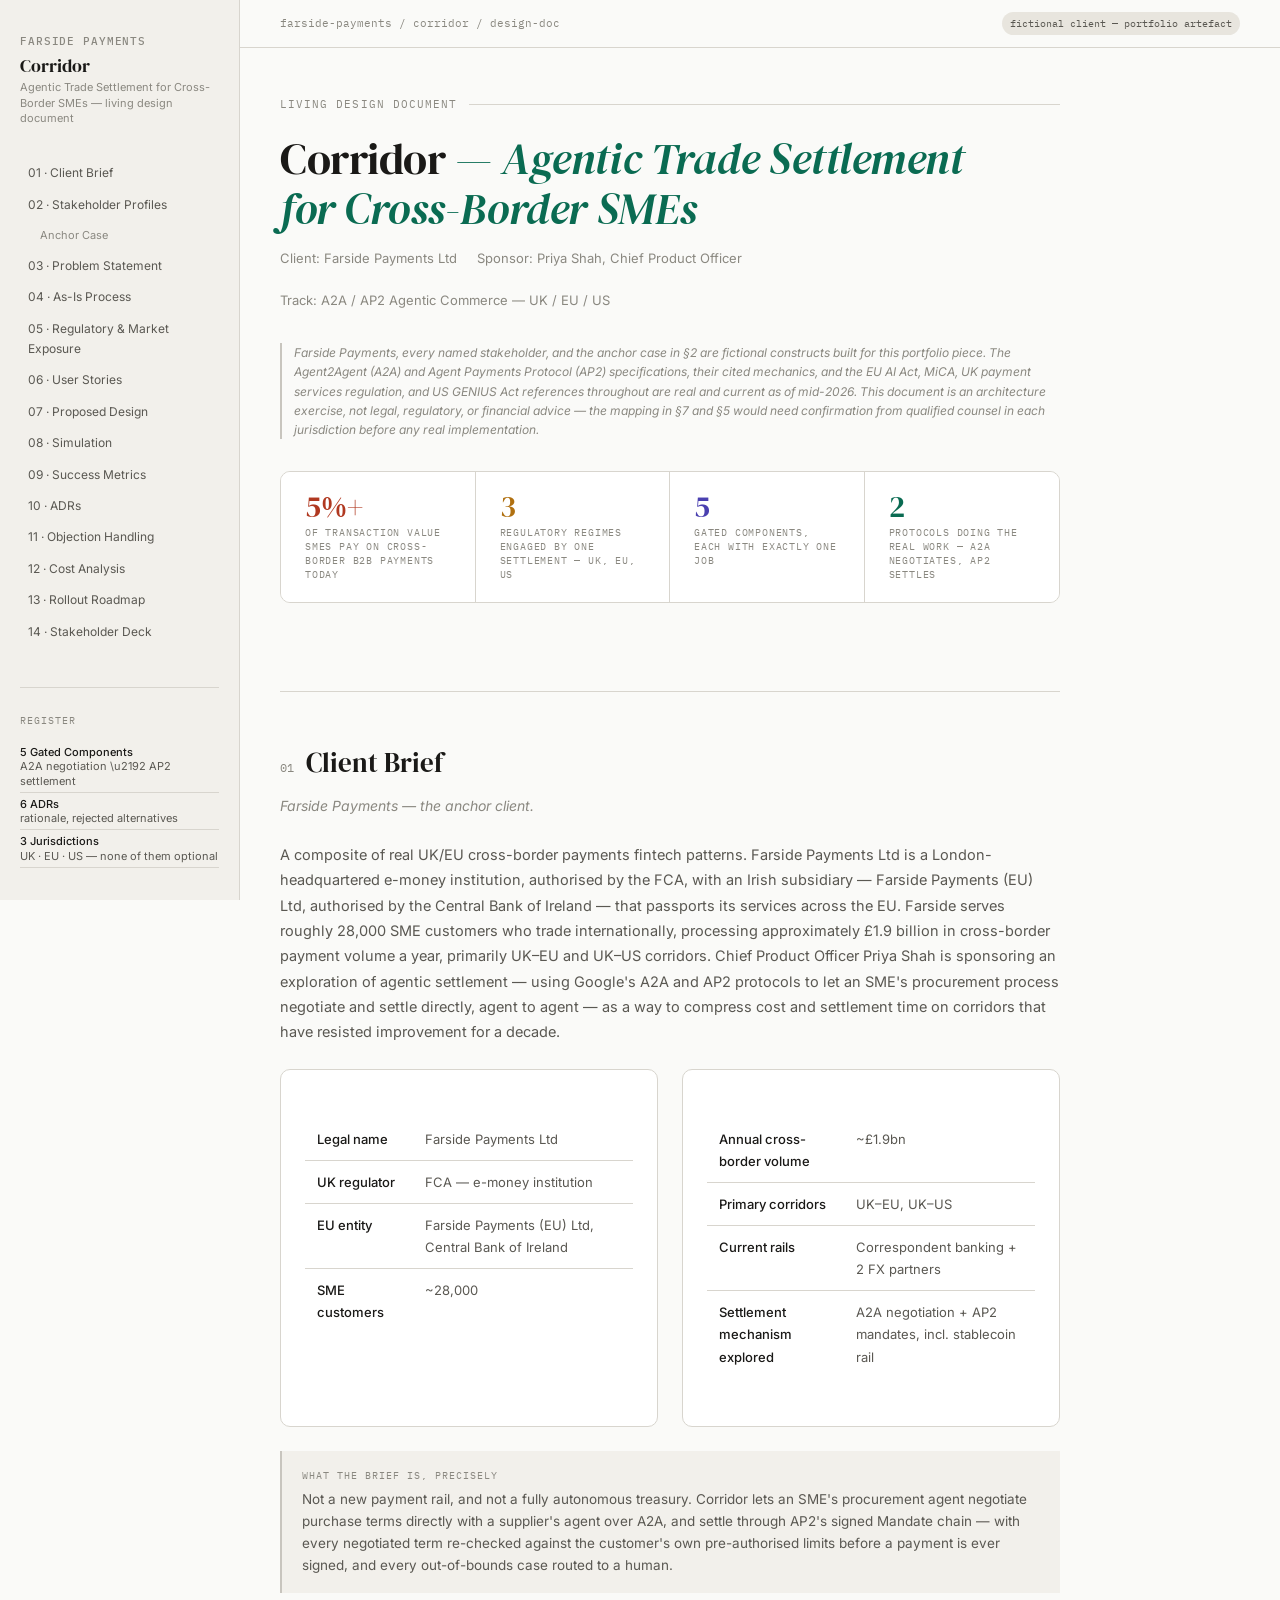
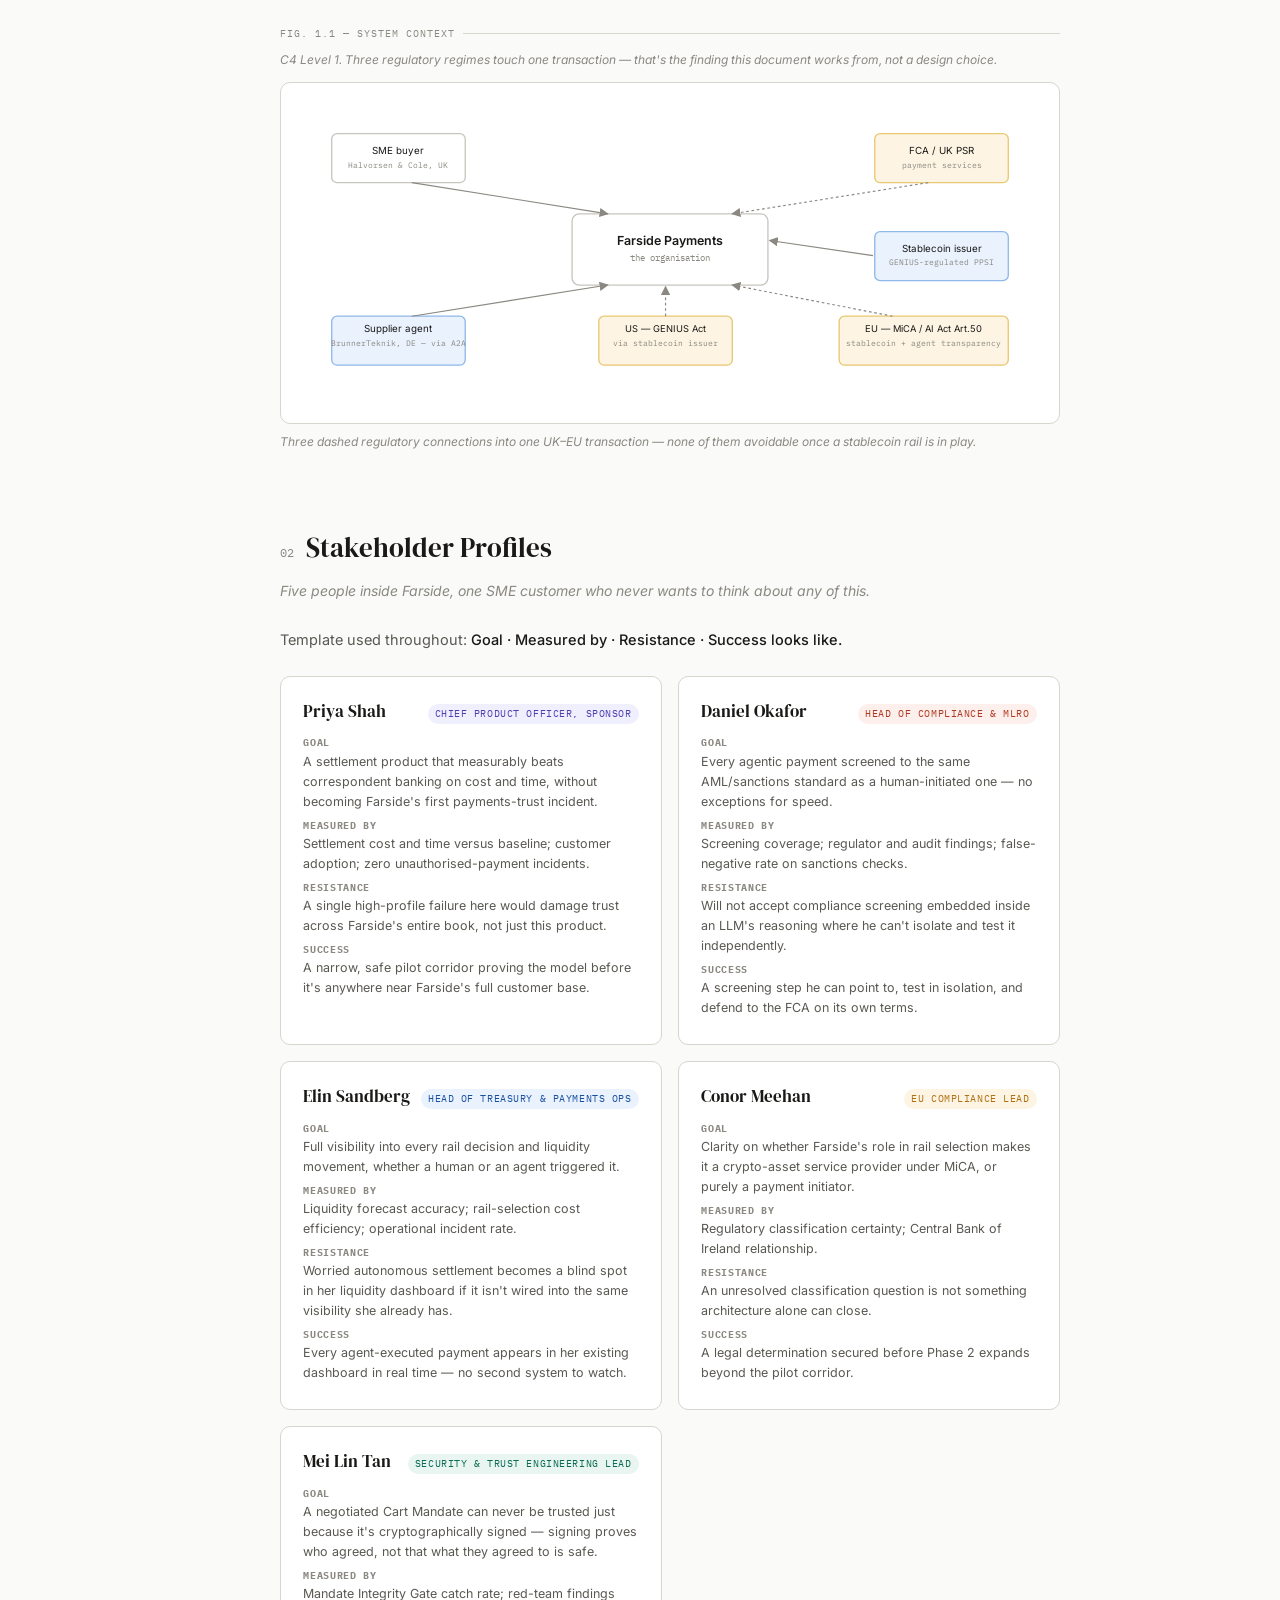
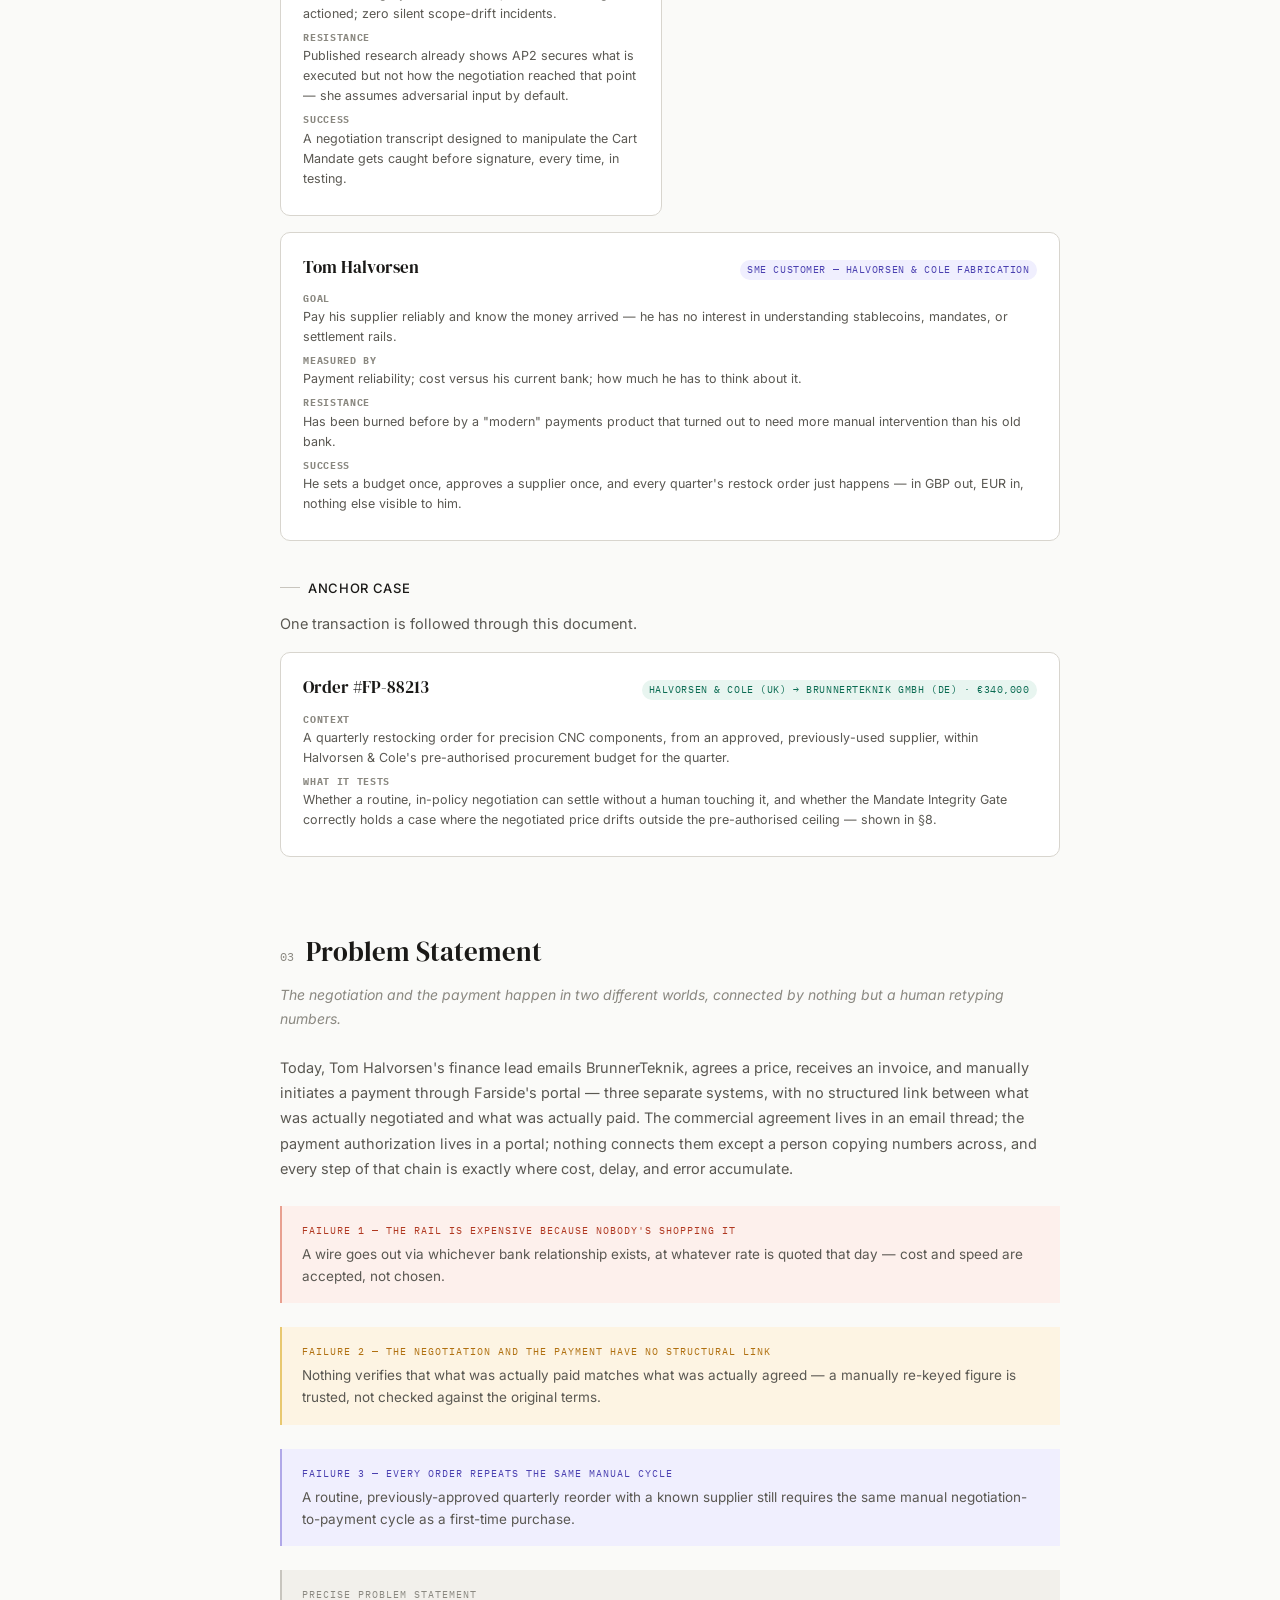
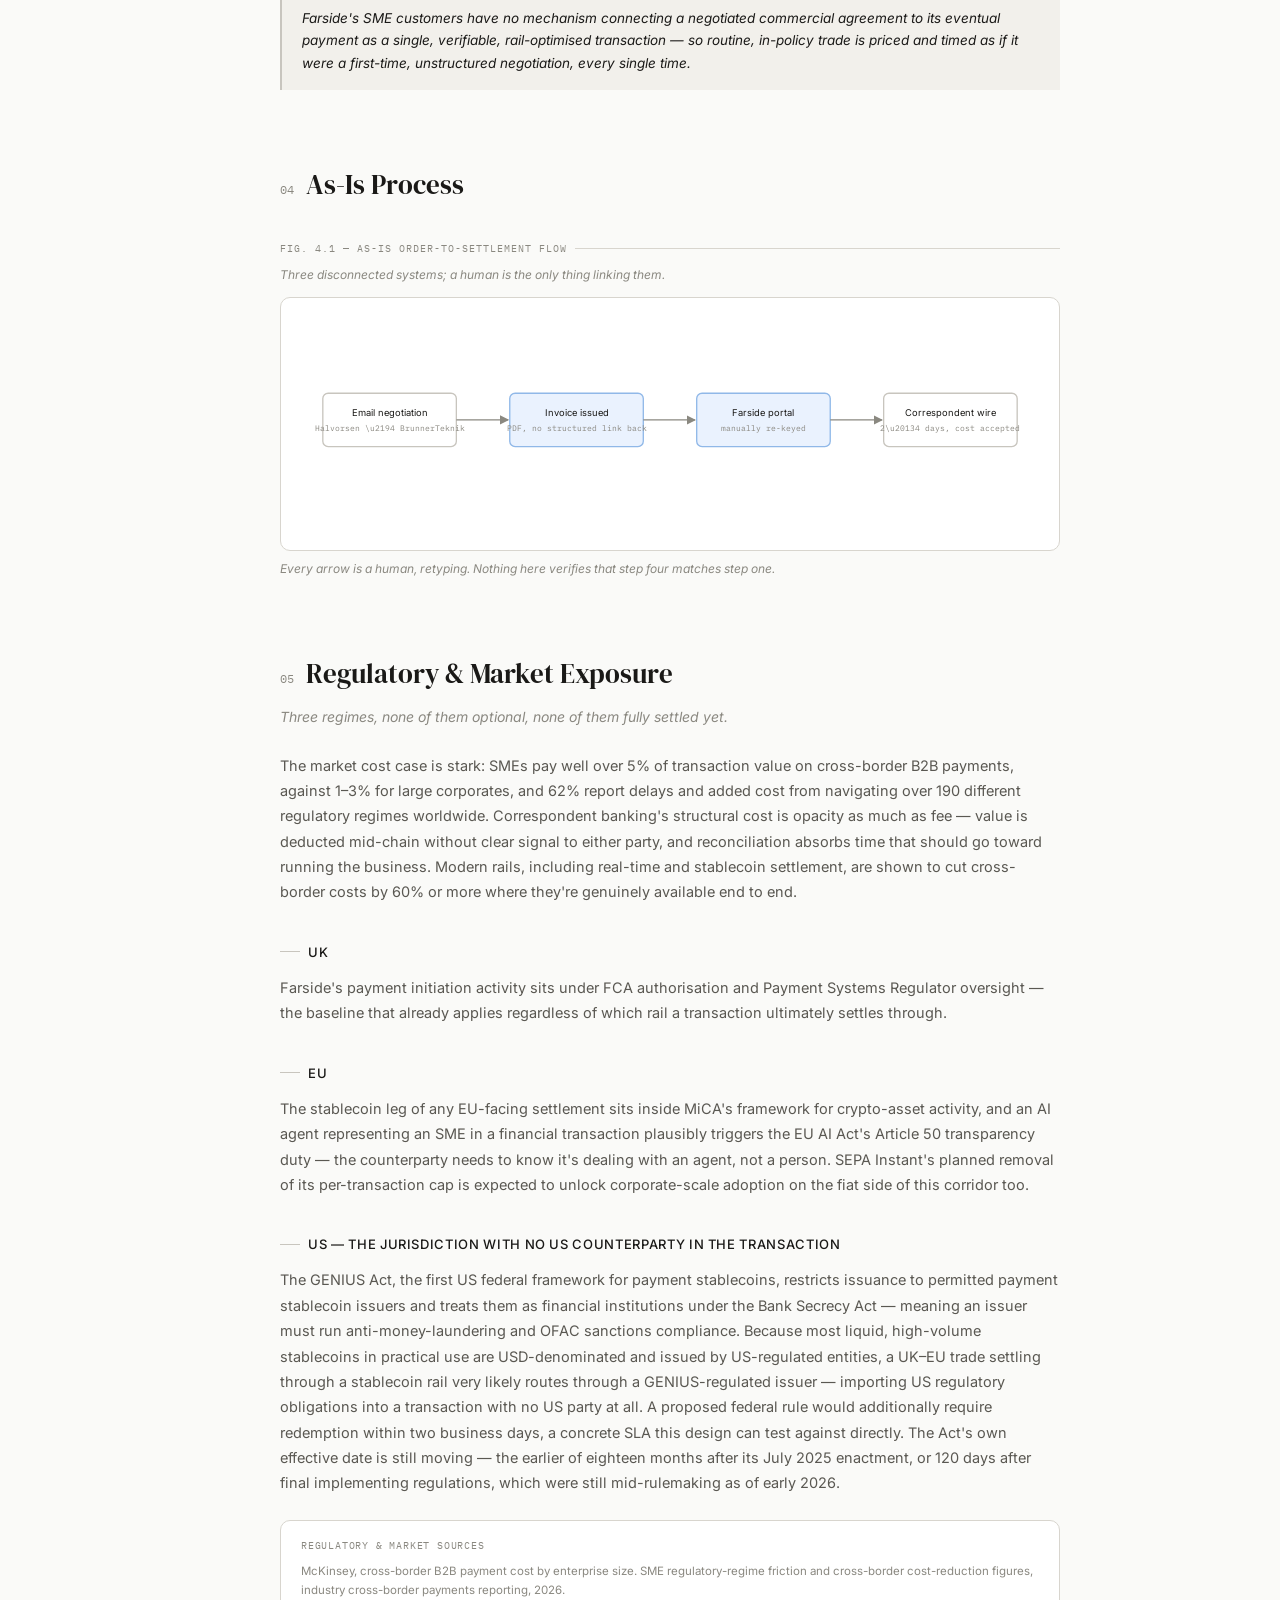
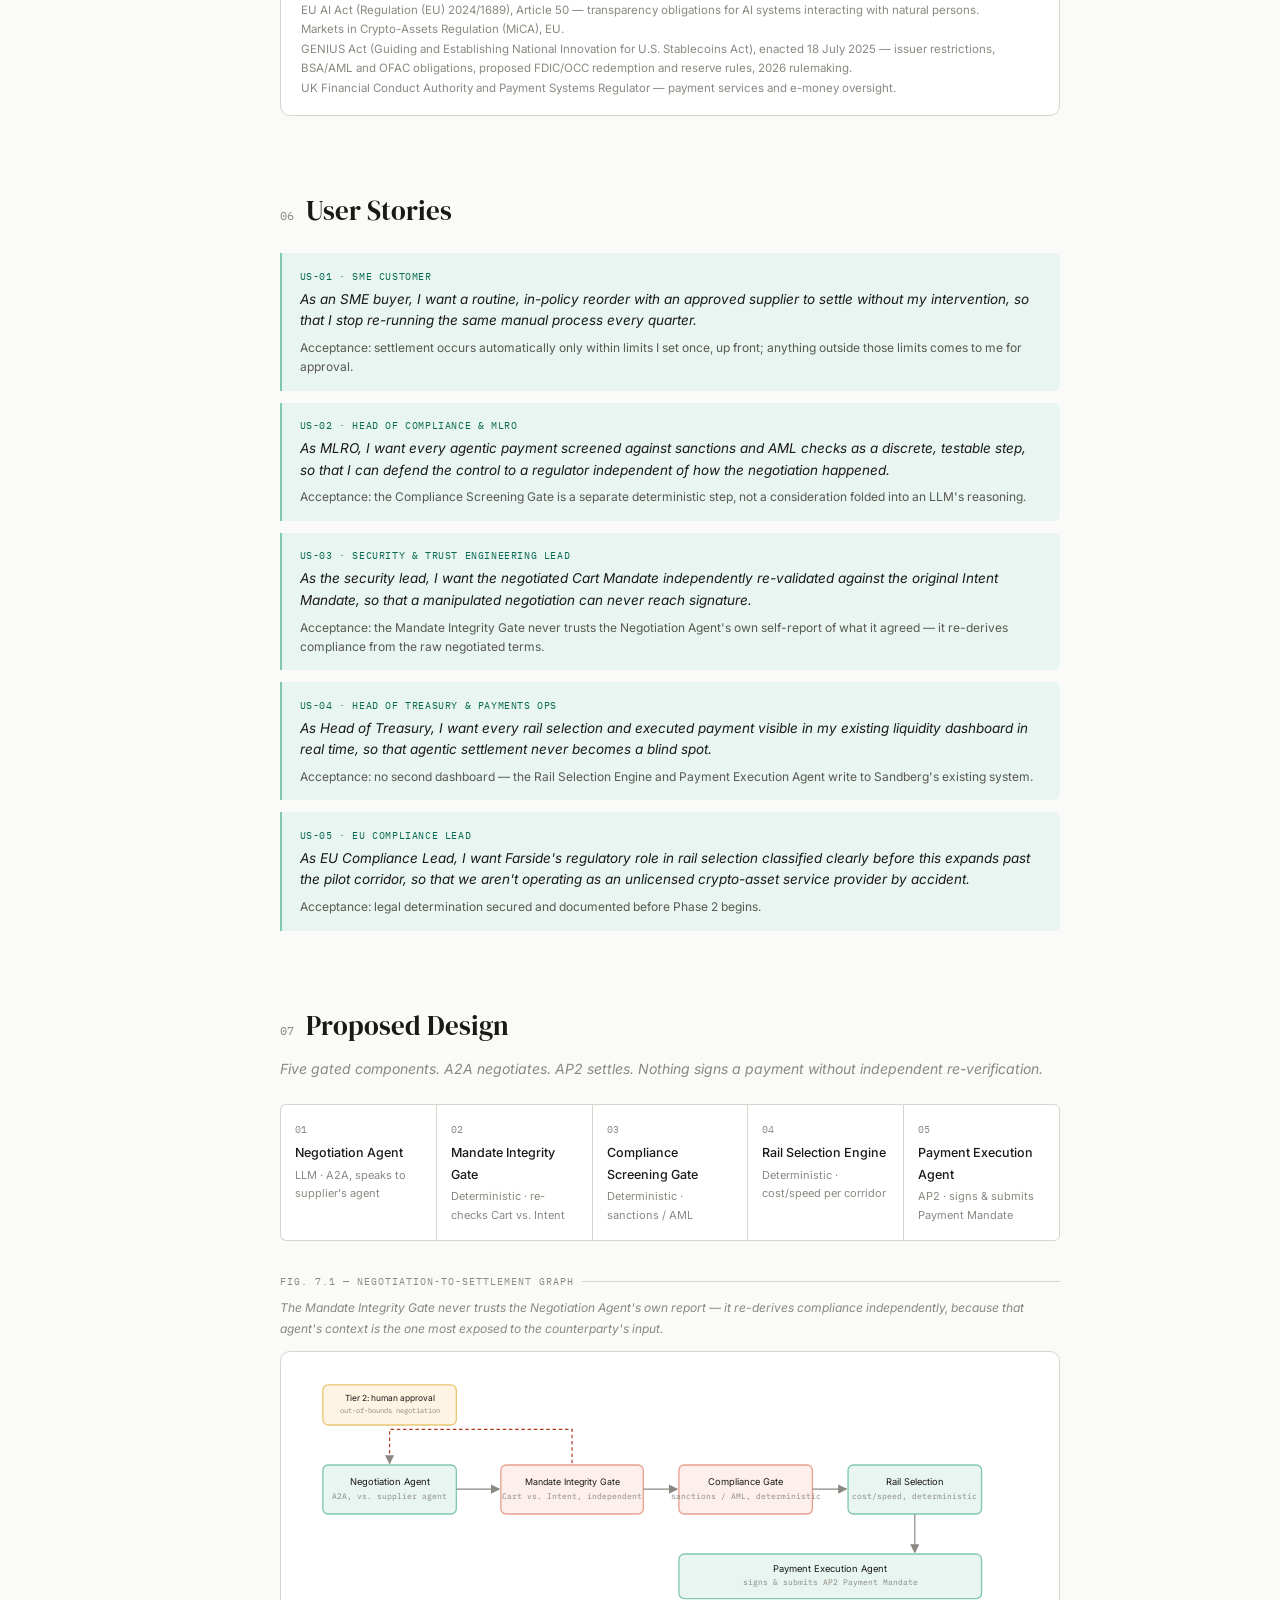
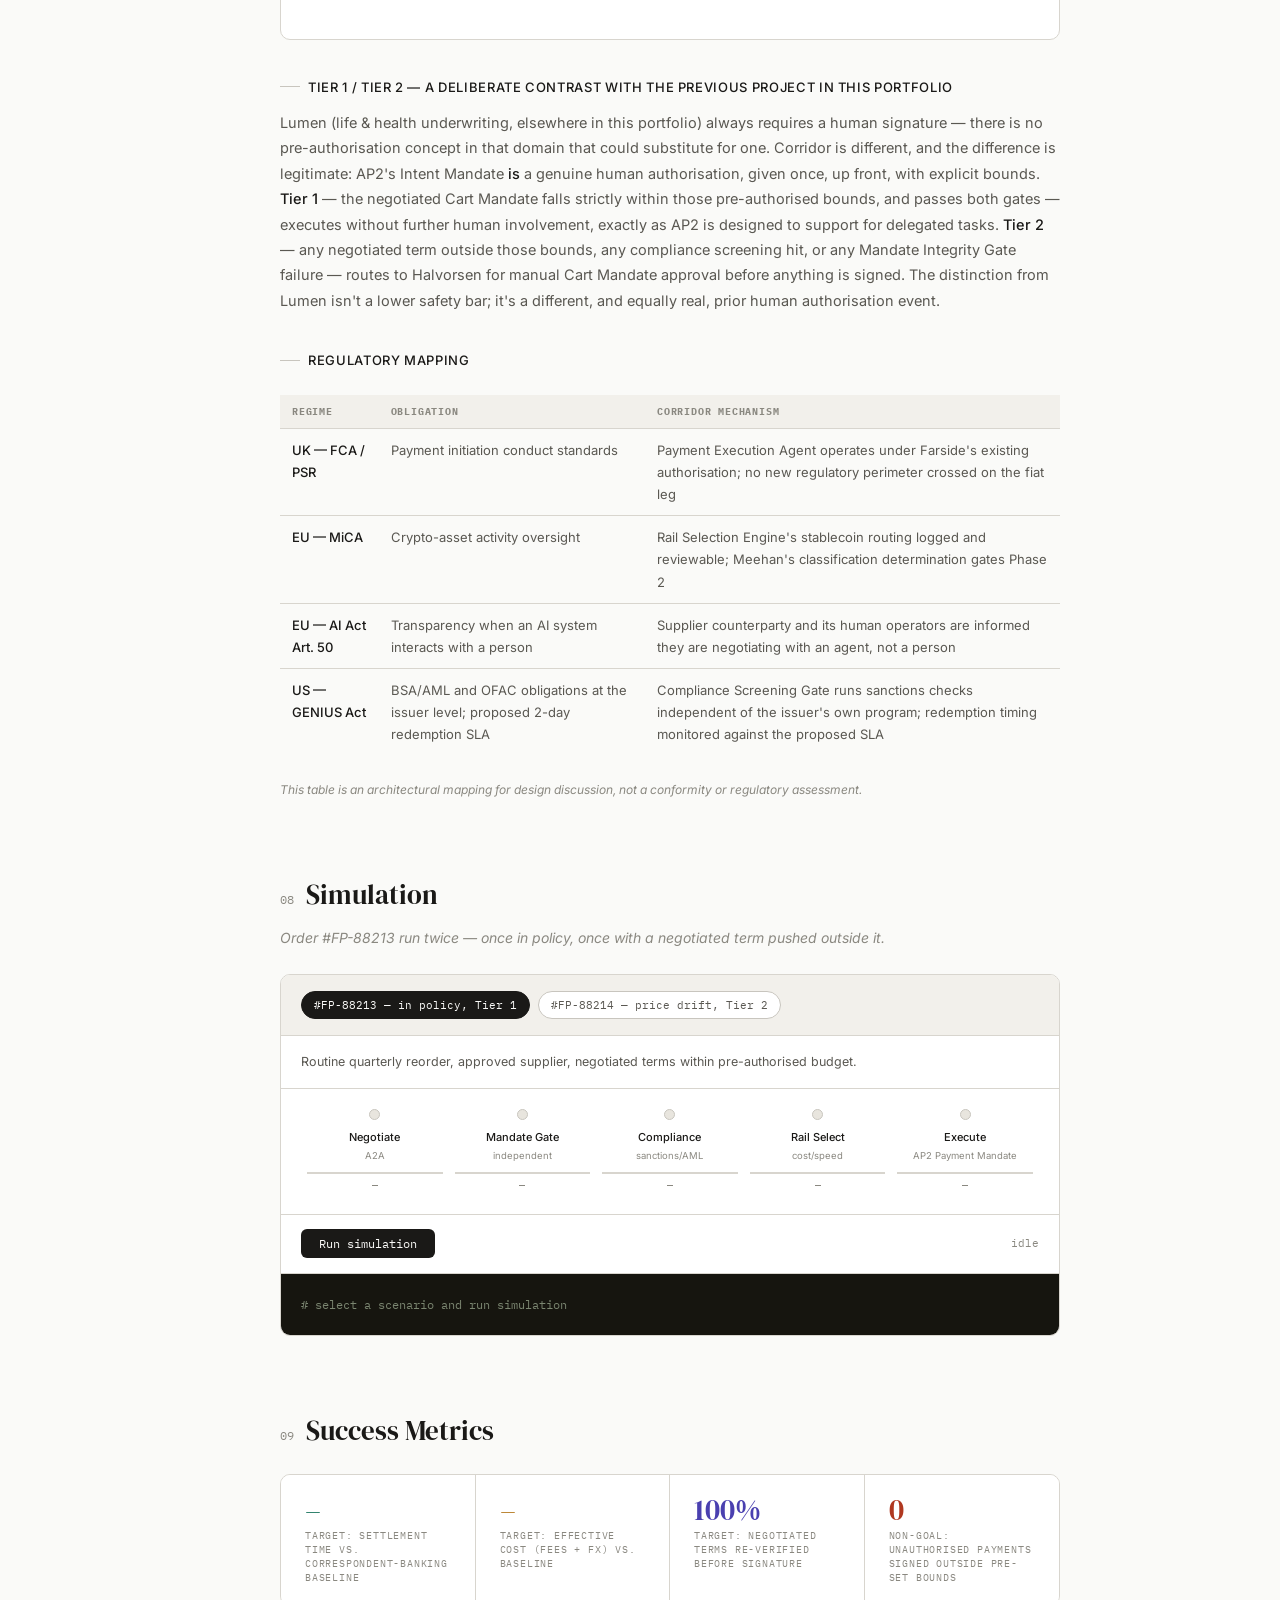
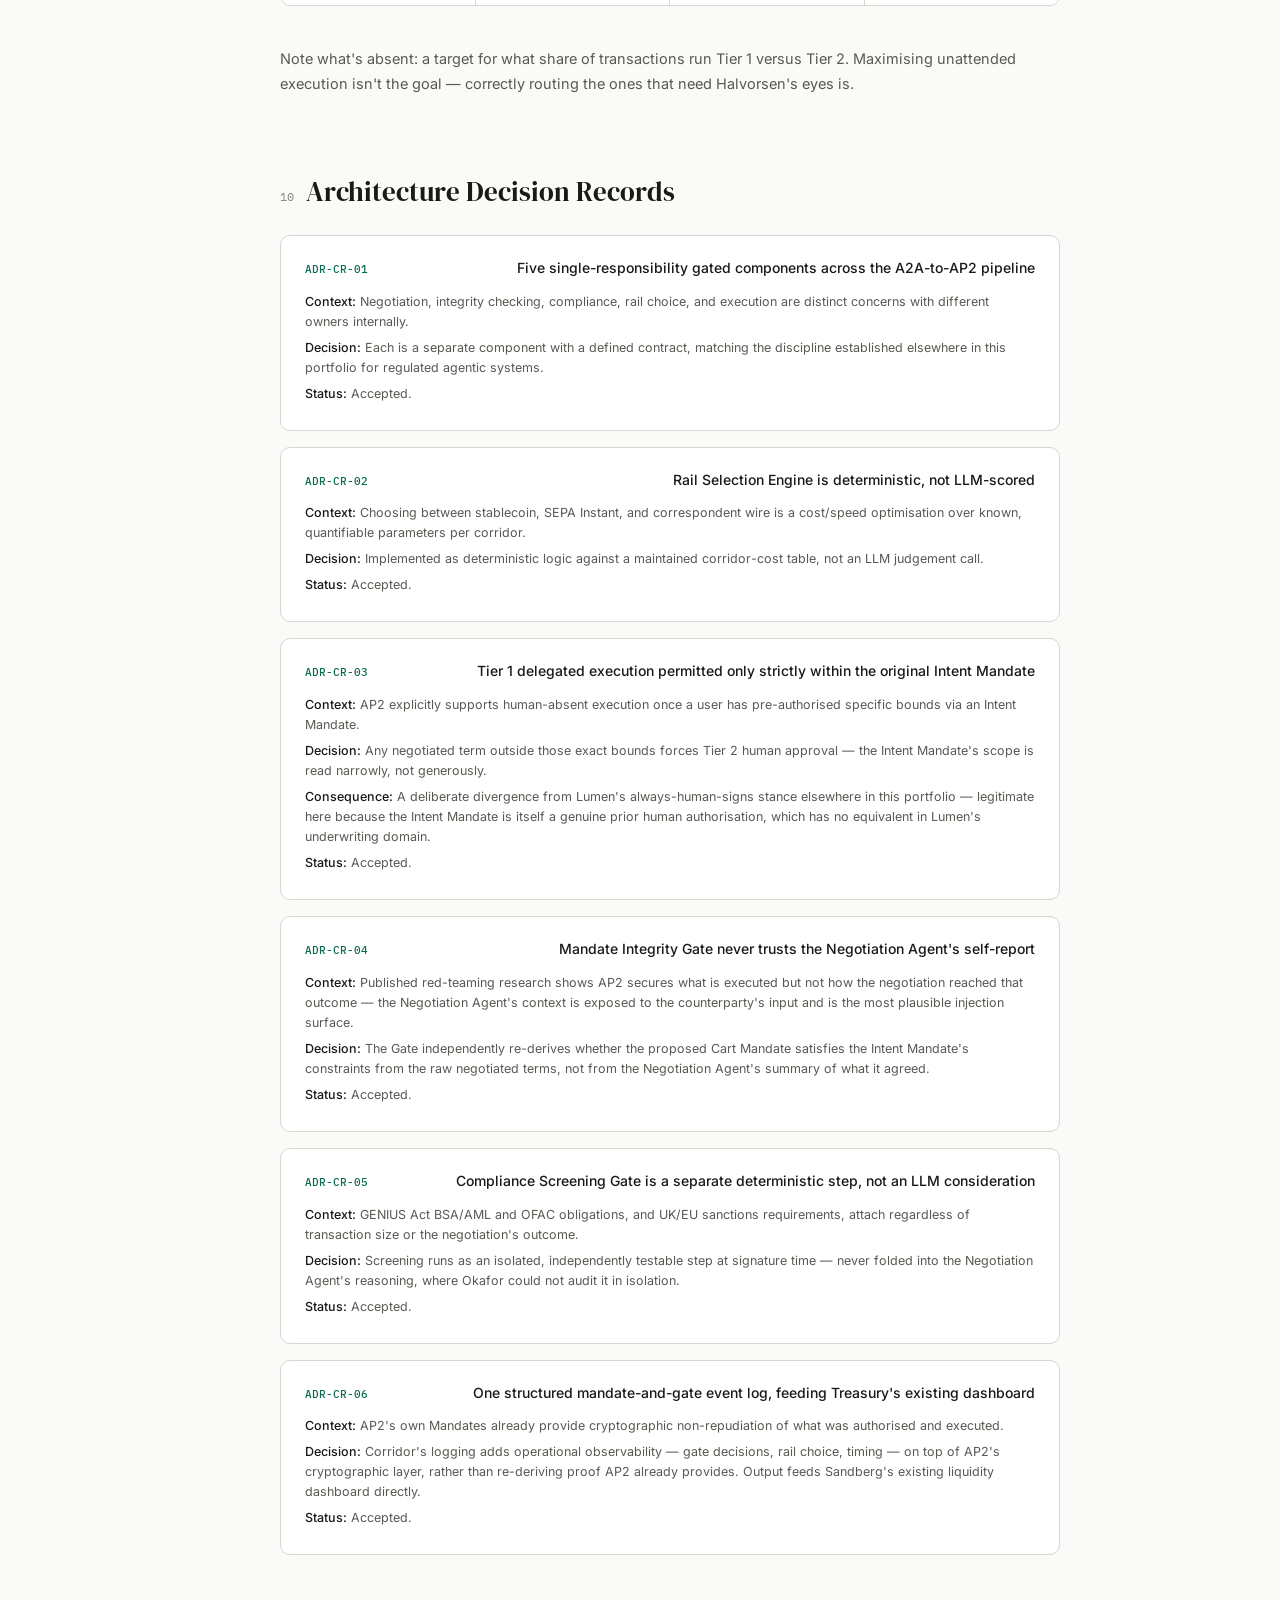
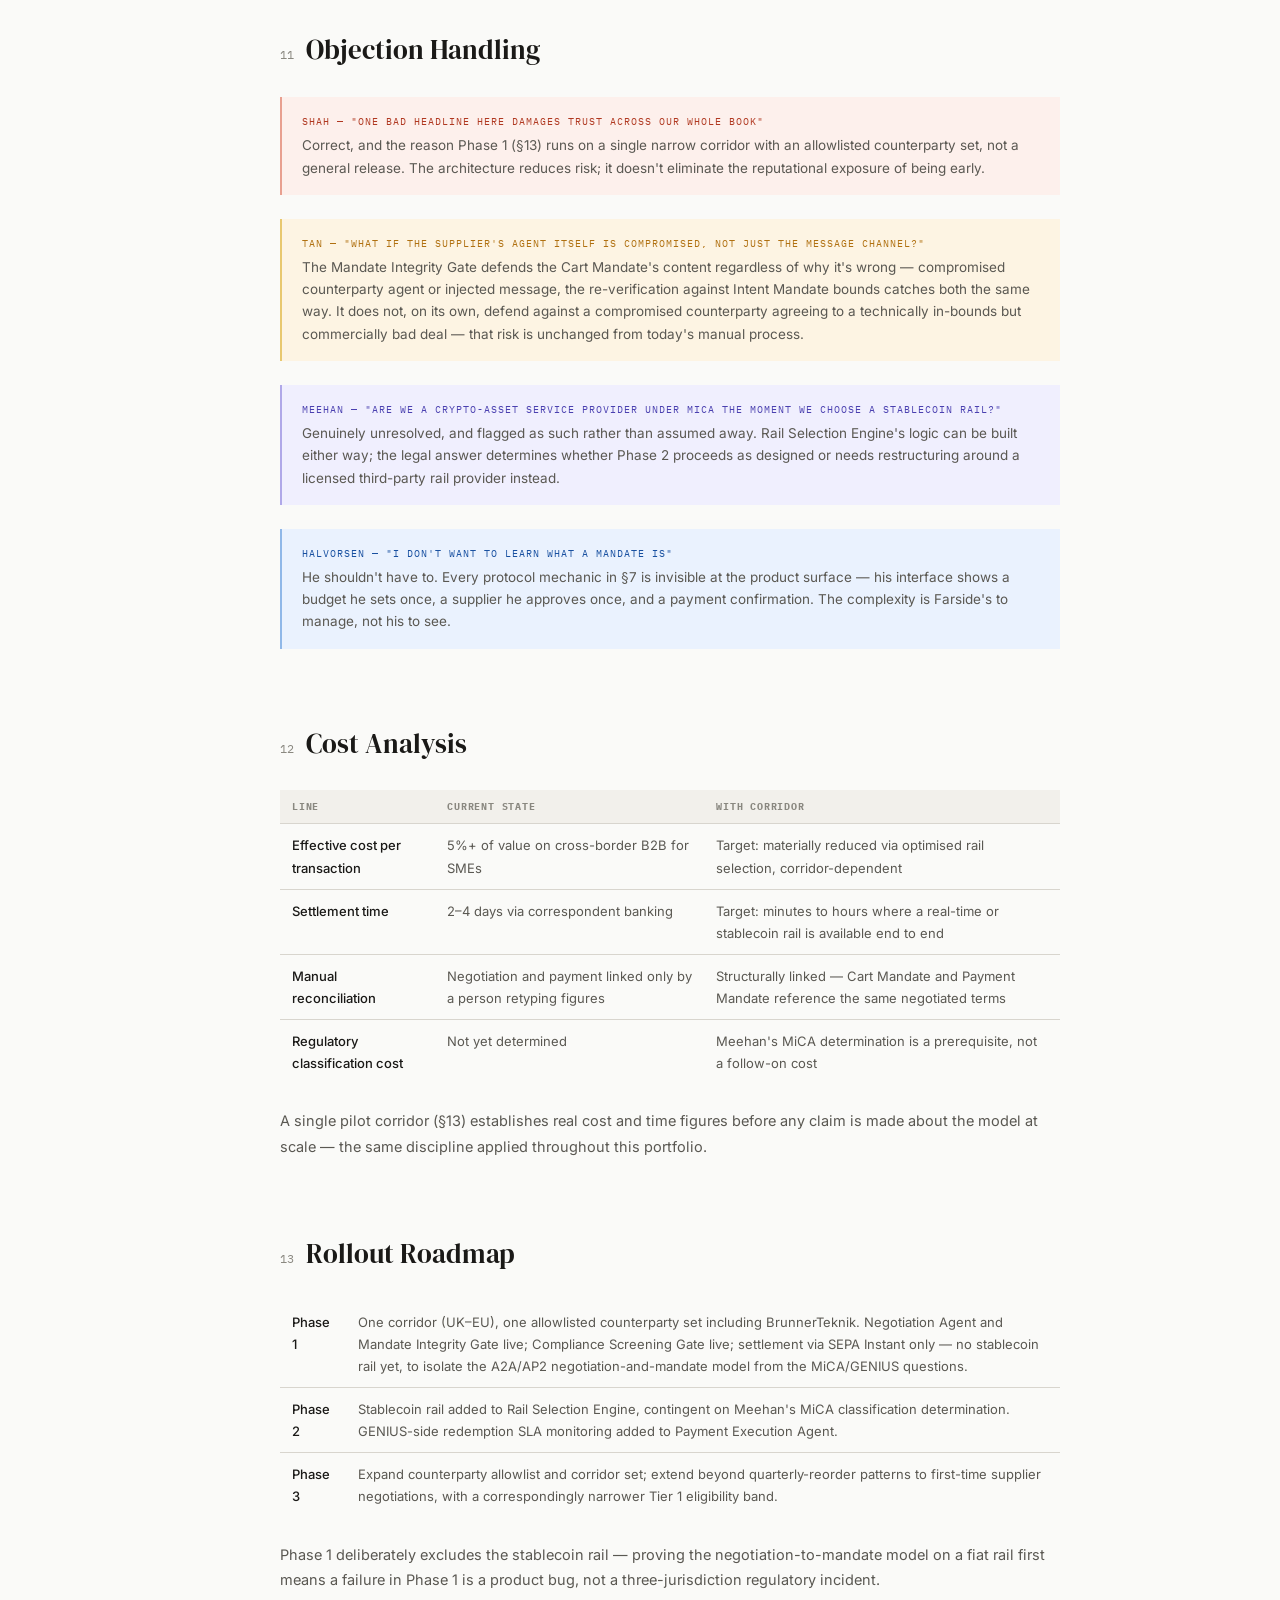
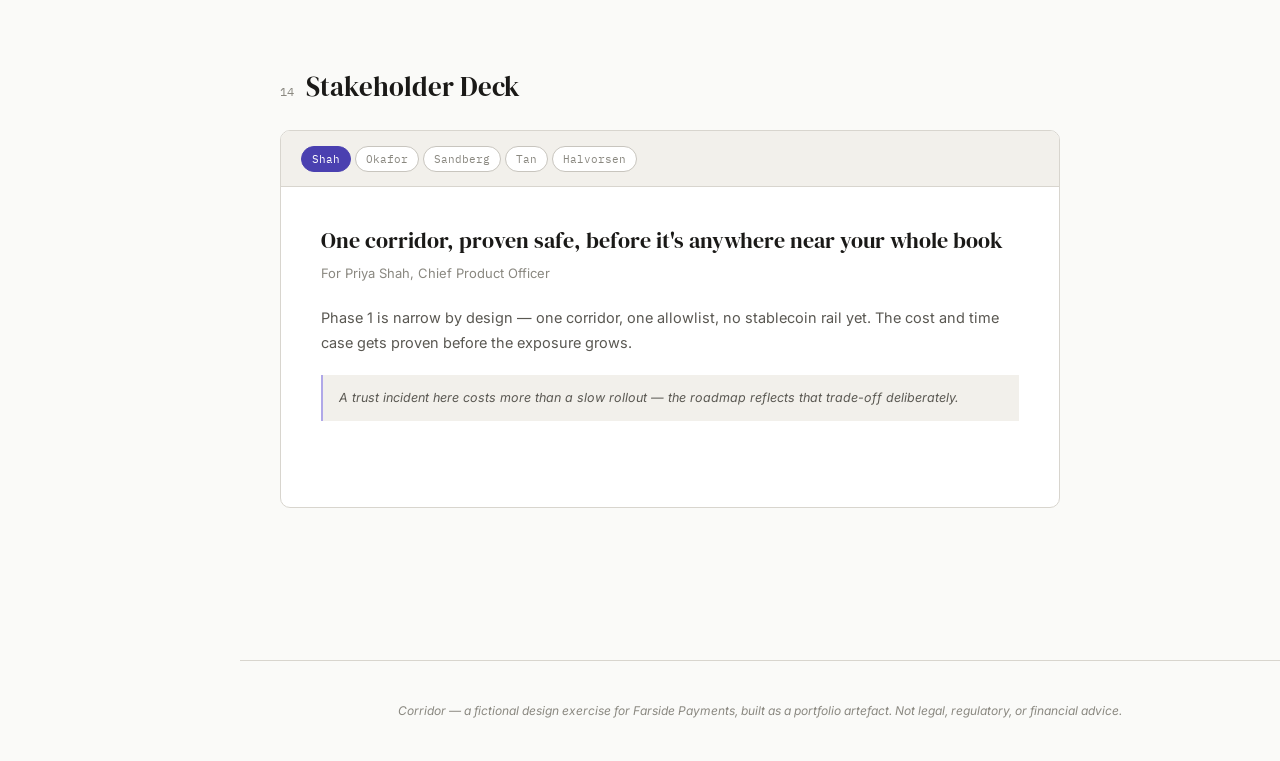
==== index.html @ cf596e2c "added index" ====
<!DOCTYPE html>
<html lang="en">
<head>
<meta charset="UTF-8"/>
<meta name="viewport" content="width=device-width, initial-scale=1.0"/>
<title>Corridor — Agentic Trade Settlement for Cross-Border SMEs, for Farside Payments</title>
<link rel="preconnect" href="https://fonts.googleapis.com"/>
<link rel="preconnect" href="https://fonts.gstatic.com" crossorigin/>
<link href="https://fonts.googleapis.com/css2?family=DM+Serif+Display:ital@0;1&family=IBM+Plex+Mono:wght@400;500&family=Inter:wght@400;500&display=swap" rel="stylesheet"/>
<style>
:root {
  --bg: #fafaf8; --bg2: #f2f0eb; --bg3: #e8e5de;
  --text: #1a1917; --text2: #5a5852; --text3: #8a8880;
  --border: #d8d5ce; --border2: #c8c5be;
  --amber: #b07010; --amber-bg: #fdf4e3; --amber-border: #e8c870;
  --teal: #0a6b52; --teal-bg: #e8f5f0; --teal-border: #80c8b0;
  --purple: #4a40b0; --purple-bg: #f0effe; --purple-border: #b0a8e8;
  --coral: #b03820; --coral-bg: #fdf0ec; --coral-border: #e8a090;
  --blue: #1850a0; --blue-bg: #eaf2fe; --blue-border: #90b8e8;
  --serif: 'DM Serif Display', Georgia, serif;
  --mono: 'IBM Plex Mono', monospace;
  --sans: 'Inter', system-ui, sans-serif;
  --r: 6px; --r-lg: 10px;
}
* { box-sizing: border-box; margin: 0; padding: 0; }
body { font-family: var(--sans); background: var(--bg); color: var(--text); font-size: 15px; line-height: 1.7; }
.page-wrap { display: grid; grid-template-columns: 240px 1fr; min-height: 100vh; }

.sidebar { position: sticky; top: 0; height: 100vh; overflow-y: auto; background: var(--bg2); border-right: 1px solid var(--border); padding: 2rem 1.25rem; display: flex; flex-direction: column; gap: 0; }
.sidebar-logo { font-family: var(--mono); font-size: 11px; font-weight: 500; color: var(--text3); letter-spacing: 0.08em; text-transform: uppercase; margin-bottom: 0.25rem; }
.sidebar-project { font-family: var(--serif); font-size: 18px; color: var(--text); margin-bottom: 0.25rem; line-height: 1.2; }
.sidebar-sub { font-size: 11px; color: var(--text3); margin-bottom: 2rem; line-height: 1.4; }
.sidebar-nav { list-style: none; display: flex; flex-direction: column; gap: 1px; }
.sidebar-nav a { display: block; font-size: 12px; color: var(--text2); text-decoration: none; padding: 5px 8px; border-radius: var(--r); transition: background 0.15s, color 0.15s; }
.sidebar-nav a:hover { background: var(--bg3); color: var(--text); }
.sidebar-nav a.active { background: var(--text); color: var(--bg); }
.sidebar-nav .sub { padding-left: 20px; font-size: 11px; color: var(--text3); }
.sidebar-nav .sub:hover { color: var(--text2); }
.stack-block { margin-top: auto; padding-top: 1.5rem; border-top: 1px solid var(--border); }
.stack-title { font-family: var(--mono); font-size: 10px; text-transform: uppercase; letter-spacing: 0.1em; color: var(--text3); margin-bottom: 0.75rem; }
.stack-item { font-size: 11px; color: var(--text2); padding: 4px 0; border-bottom: 1px solid var(--border); line-height: 1.3; }
.stack-item strong { display: block; color: var(--text); font-weight: 500; font-size: 11px; }

.main { padding: 0; }
.topbar { display: flex; align-items: center; justify-content: space-between; padding: 0.75rem 2.5rem; border-bottom: 1px solid var(--border); position: sticky; top: 0; background: rgba(250,250,248,0.95); backdrop-filter: blur(8px); z-index: 100; }
.topbar-breadcrumb { font-family: var(--mono); font-size: 11px; color: var(--text3); }
.topbar-right { display: flex; align-items: center; gap: 16px; }
.topbar-tag { font-family: var(--mono); font-size: 10px; padding: 3px 8px; background: var(--bg3); border-radius: 99px; color: var(--text2); }

.content { padding: 3rem 2.5rem 5rem; max-width: 860px; }

.doc-header { margin-bottom: 3rem; padding-bottom: 3rem; border-bottom: 1px solid var(--border); }
.doc-eyebrow { display: flex; align-items: center; gap: 12px; font-family: var(--mono); font-size: 10.5px; color: var(--text3); text-transform: uppercase; letter-spacing: 0.1em; margin-bottom: 1.25rem; }
.doc-eyebrow::after { content: ''; flex: 1; height: 1px; background: var(--border); }
.doc-title { font-family: var(--serif); font-size: clamp(28px, 4vw, 44px); font-weight: 400; line-height: 1.15; letter-spacing: -0.01em; color: var(--text); margin-bottom: 0.75rem; }
.doc-title em { font-style: italic; color: var(--teal); }
.doc-byline { font-size: 13px; color: var(--text3); display: flex; gap: 20px; flex-wrap: wrap; margin-bottom: 2rem; }
.doc-disclaimer { font-size: 12px; color: var(--text3); font-style: italic; border-left: 2px solid var(--border2); padding-left: 12px; margin-bottom: 2rem; line-height: 1.6; }

.stat-grid { display: grid; grid-template-columns: repeat(4, 1fr); gap: 0; border: 1px solid var(--border); border-radius: var(--r-lg); overflow: hidden; margin: 0 0 2.5rem; }
.stat-cell { padding: 1.25rem 1.5rem; border-right: 1px solid var(--border); background: white; }
.stat-cell:last-child { border-right: none; }
.stat-value { font-family: var(--serif); font-size: 30px; font-weight: 400; line-height: 1; margin-bottom: 4px; }
.stat-value.amber { color: var(--amber); }
.stat-value.teal { color: var(--teal); }
.stat-value.purple { color: var(--purple); }
.stat-value.coral { color: var(--coral); }
.stat-label { font-family: var(--mono); font-size: 10px; color: var(--text3); text-transform: uppercase; letter-spacing: 0.08em; line-height: 1.4; }

.section { margin-bottom: 4.5rem; scroll-margin-top: 90px; }
.section-heading { font-family: var(--serif); font-size: 27px; font-weight: 400; color: var(--text); margin-bottom: 1.25rem; display: flex; align-items: baseline; gap: 12px; }
.section-num { font-family: var(--mono); font-size: 12px; color: var(--text3); }
.section-kicker { font-style: italic; color: var(--text3); font-size: 14px; margin: -0.75rem 0 1.5rem; }
.subsection-heading { font-family: var(--sans); font-size: 13px; font-weight: 500; color: var(--text); margin: 2.25rem 0 0.75rem; text-transform: uppercase; letter-spacing: 0.05em; display: flex; align-items: center; gap: 8px; scroll-margin-top: 90px; }
.subsection-heading::before { content: ''; display: block; width: 20px; height: 1px; background: var(--border2); }
.body-text { font-size: 14.5px; line-height: 1.75; color: var(--text2); margin-bottom: 1rem; }
.body-text strong { color: var(--text); font-weight: 500; }
.body-text code { font-family: var(--mono); font-size: 12px; background: var(--bg3); padding: 1px 5px; border-radius: 3px; color: var(--text); }

.callout { border-left: 2px solid var(--border2); padding: 1rem 1.25rem; margin: 1.5rem 0; background: var(--bg2); }
.callout.amber { border-color: var(--amber-border); background: var(--amber-bg); }
.callout.teal { border-color: var(--teal-border); background: var(--teal-bg); }
.callout.purple { border-color: var(--purple-border); background: var(--purple-bg); }
.callout.blue { border-color: var(--blue-border); background: var(--blue-bg); }
.callout.coral { border-color: var(--coral-border); background: var(--coral-bg); }
.callout-label { font-family: var(--mono); font-size: 10px; text-transform: uppercase; letter-spacing: 0.1em; color: var(--text3); margin-bottom: 4px; }
.callout.amber .callout-label { color: var(--amber); }
.callout.teal .callout-label { color: var(--teal); }
.callout.purple .callout-label { color: var(--purple); }
.callout.blue .callout-label { color: var(--blue); }
.callout.coral .callout-label { color: var(--coral); }
.callout-body { font-size: 13.5px; line-height: 1.65; color: var(--text2); }
.callout-body em { color: var(--text); font-style: italic; }

.figure { margin: 2rem 0; }
.figure-label { font-family: var(--mono); font-size: 10px; text-transform: uppercase; letter-spacing: 0.1em; color: var(--text3); margin-bottom: 0.5rem; display: flex; align-items: center; gap: 8px; }
.figure-label::after { content: ''; flex: 1; height: 1px; background: var(--border); }
.figure-sublabel { font-size: 12px; color: var(--text3); font-style: italic; margin-bottom: 0.75rem; }
.figure-body { border: 1px solid var(--border); border-radius: var(--r-lg); background: white; padding: 1.5rem; overflow-x: auto; }
.figure-note { font-size: 12px; color: var(--text3); margin-top: 0.5rem; font-style: italic; }

.comp-table { width: 100%; border-collapse: collapse; font-size: 13px; margin: 1.5rem 0; }
.comp-table th { font-family: var(--mono); font-size: 10px; text-transform: uppercase; letter-spacing: 0.08em; color: var(--text3); padding: 8px 12px; border-bottom: 1px solid var(--border); text-align: left; background: var(--bg2); }
.comp-table td { padding: 10px 12px; border-bottom: 1px solid var(--border); color: var(--text2); vertical-align: top; }
.comp-table td:first-child { font-weight: 500; color: var(--text); }
.comp-table tr:last-child td { border-bottom: none; }

.card-grid { display: grid; grid-template-columns: repeat(2, 1fr); gap: 1rem; margin: 1.5rem 0; }
.p-card { border: 1px solid var(--border); border-radius: var(--r-lg); background: white; padding: 1.25rem 1.4rem; scroll-margin-top: 90px; }
.p-card-head { display: flex; justify-content: space-between; align-items: baseline; margin-bottom: 0.6rem; }
.p-card-name { font-family: var(--serif); font-size: 17px; color: var(--text); }
.p-card-tag { font-family: var(--mono); font-size: 9.5px; text-transform: uppercase; letter-spacing: 0.06em; padding: 2px 7px; border-radius: 99px; }
.p-card-field { font-size: 12.5px; line-height: 1.6; margin-bottom: 6px; color: var(--text2); }
.p-card-field strong { display: block; font-family: var(--mono); font-size: 9.5px; text-transform: uppercase; letter-spacing: 0.07em; color: var(--text3); margin-bottom: 1px; }

.adr-card { border: 1px solid var(--border); border-radius: var(--r-lg); background: white; padding: 1.25rem 1.5rem; margin-bottom: 1rem; scroll-margin-top: 90px; }
.adr-head { display: flex; justify-content: space-between; align-items: baseline; margin-bottom: 0.75rem; flex-wrap: wrap; gap: 8px; }
.adr-id { font-family: var(--mono); font-size: 11px; color: var(--teal); font-weight: 500; }
.adr-title { font-family: var(--sans); font-size: 14px; font-weight: 500; color: var(--text); }
.adr-row { font-size: 12.5px; line-height: 1.6; color: var(--text2); margin-bottom: 6px; }
.adr-row strong { color: var(--text); font-weight: 500; }

.us-card { border-left: 2px solid var(--teal-border); background: var(--teal-bg); border-radius: 0 var(--r) var(--r) 0; padding: 0.9rem 1.1rem; margin-bottom: 0.75rem; }
.us-id { font-family: var(--mono); font-size: 10px; color: var(--teal); text-transform: uppercase; letter-spacing: 0.06em; margin-bottom: 4px; }
.us-story { font-size: 13.5px; color: var(--text); line-height: 1.6; margin-bottom: 6px; font-style: italic; }
.us-ac { font-size: 12px; color: var(--text2); line-height: 1.6; }

.pipeline-steps { display: flex; gap: 0; margin: 1.5rem 0; align-items: stretch; flex-wrap: wrap; }
.pipe-step { flex: 1; min-width: 140px; border: 1px solid var(--border); border-right: none; padding: 1rem 0.875rem; background: white; position: relative; }
.pipe-step:last-child { border-right: 1px solid var(--border); border-radius: 0 var(--r) var(--r) 0; }
.pipe-step:first-child { border-radius: var(--r) 0 0 var(--r); }
.pipe-num { font-family: var(--mono); font-size: 10px; color: var(--text3); margin-bottom: 4px; }
.pipe-name { font-family: var(--sans); font-size: 12.5px; font-weight: 500; color: var(--text); margin-bottom: 2px; }
.pipe-owner { font-size: 11px; color: var(--text3); }

.sim-box { border: 1px solid var(--border); border-radius: var(--r-lg); background: white; overflow: hidden; }
.sim-scenarios { display: flex; gap: 8px; padding: 1rem 1.25rem; border-bottom: 1px solid var(--border); flex-wrap: wrap; background: var(--bg2); }
.scenario-btn { font-family: var(--mono); font-size: 11px; padding: 6px 12px; border: 1px solid var(--border2); border-radius: 99px; background: white; color: var(--text2); cursor: pointer; transition: all 0.15s; }
.scenario-btn:hover { border-color: var(--teal-border); color: var(--teal); }
.scenario-btn.active { background: var(--text); color: var(--bg); border-color: var(--text); }
.sim-desc { padding: 1rem 1.25rem; font-size: 12.5px; color: var(--text2); line-height: 1.6; border-bottom: 1px solid var(--border); }
.sim-stages { display: flex; padding: 1.25rem; gap: 0; border-bottom: 1px solid var(--border); flex-wrap: wrap; }
.sim-stage { flex: 1; min-width: 90px; text-align: center; position: relative; padding: 0 6px; }
.stage-dot { width: 11px; height: 11px; border-radius: 50%; background: var(--bg3); border: 1px solid var(--border2); margin: 0 auto 8px; transition: all 0.2s; }
.stage-dot.running { background: var(--amber); border-color: var(--amber); animation: pulse 0.8s infinite; }
.stage-dot.done { background: var(--teal); border-color: var(--teal); }
.stage-dot.blocked { background: var(--coral); border-color: var(--coral); }
@keyframes pulse { 0%,100% { opacity:1; } 50% { opacity:0.4; } }
.stage-name { font-family: var(--sans); font-size: 11px; font-weight: 500; color: var(--text); }
.stage-owner { font-size: 9.5px; color: var(--text3); margin-top: 1px; }
.stage-bar { height: 2px; background: var(--border); margin-top: 8px; overflow: hidden; }
.stage-bar-fill { height: 100%; width: 0; background: var(--teal); transition: width 0.4s; }
.stage-timing { font-family: var(--mono); font-size: 9.5px; color: var(--text3); margin-top: 4px; }
.stage-timing.done { color: var(--teal); }
.sim-controls { display: flex; align-items: center; justify-content: space-between; padding: 0.9rem 1.25rem; border-bottom: 1px solid var(--border); }
.run-btn { font-family: var(--mono); font-size: 12px; padding: 7px 18px; background: var(--text); color: var(--bg); border: none; border-radius: var(--r); cursor: pointer; }
.run-btn:disabled { opacity: 0.5; cursor: not-allowed; }
.sim-status { font-family: var(--mono); font-size: 11px; color: var(--text3); }
.sim-status.running { color: var(--amber); }
.sim-status.done { color: var(--teal); }
.sim-output { font-family: var(--mono); font-size: 12px; line-height: 1.8; padding: 1.25rem; background: #16150f; color: #d8d5ce; max-height: 340px; overflow-y: auto; }
.out-line { display: block; }
.out-comment { color: #7a8570; }
.out-warn { color: #d8a84a; }
.out-key { color: #8ba8c8; }
.out-val { color: #d8d5ce; }

.carousel { border: 1px solid var(--border); border-radius: var(--r-lg); background: white; overflow: hidden; }
.carousel-nav { display: flex; gap: 4px; padding: 0.9rem 1.25rem; border-bottom: 1px solid var(--border); background: var(--bg2); overflow-x: auto; }
.slide-btn { font-family: var(--mono); font-size: 10.5px; padding: 5px 10px; border: 1px solid var(--border2); border-radius: 99px; background: white; color: var(--text3); cursor: pointer; white-space: nowrap; }
.slide-btn.active { background: var(--purple); color: white; border-color: var(--purple); }
.slide-panel { display: none; padding: 2.5rem; min-height: 320px; }
.slide-panel.active { display: block; }
.slide-headline { font-family: var(--serif); font-size: 22px; color: var(--text); margin-bottom: 0.5rem; line-height: 1.25; }
.slide-sub { font-size: 13px; color: var(--text3); margin-bottom: 1.25rem; }
.slide-note { font-size: 12.5px; color: var(--text2); background: var(--bg2); border-left: 2px solid var(--purple-border); padding: 0.75rem 1rem; margin-top: 1.25rem; font-style: italic; }

.cost-summary { display: flex; gap: 1rem; align-items: flex-start; border: 1px solid var(--border); border-radius: var(--r-lg); background: var(--bg2); padding: 1.25rem 1.5rem; margin: 1.5rem 0; }
.cost-summary-icon { color: var(--amber); flex-shrink: 0; margin-top: 2px; }
.cost-summary-body { font-size: 13.5px; line-height: 1.7; color: var(--text2); }
.sources-note { margin: 1.5rem 0; padding: 1rem 1.25rem; border: 1px solid var(--border); border-radius: var(--r-lg); background: white; }
.sources-note-label { font-family: var(--mono); font-size: 10px; text-transform: uppercase; letter-spacing: 0.08em; color: var(--text3); margin-bottom: 0.5rem; }
.sources-note-body { font-size: 11.5px; color: var(--text3); line-height: 1.7; }

.dbox { fill: white; stroke: var(--border2); stroke-width: 1.5; }
.dbox-agent { fill: var(--teal-bg); stroke: var(--teal-border); stroke-width: 1.5; }
.dbox-ext { fill: var(--blue-bg); stroke: var(--blue-border); stroke-width: 1.5; }
.dbox-reg { fill: var(--amber-bg); stroke: var(--amber-border); stroke-width: 1.5; }
.dbox-gate { fill: var(--coral-bg); stroke: var(--coral-border); stroke-width: 1.5; }
.dtext { font-family: 'Inter', sans-serif; fill: var(--text); }
.dtext-sm { font-family: 'IBM Plex Mono', monospace; fill: var(--text3); }
.darrow { stroke: var(--text3); stroke-width: 1.3; fill: none; marker-end: url(#arrow); }
.darrow-dash { stroke: var(--coral); stroke-width: 1.3; fill: none; stroke-dasharray: 4 3; marker-end: url(#arrow); }

footer.doc-footer { border-top: 1px solid var(--border); padding: 2.5rem; text-align: center; font-size: 12px; color: var(--text3); font-style: italic; }

@media (max-width: 900px) {
  .page-wrap { grid-template-columns: 1fr; }
  .sidebar { position: relative; height: auto; }
  .card-grid { grid-template-columns: 1fr; }
  .stat-grid { grid-template-columns: repeat(2,1fr); }
}
</style>
</head>
<body>
<div class="page-wrap">

<nav class="sidebar">
  <div class="sidebar-logo">Farside Payments</div>
  <div class="sidebar-project">Corridor</div>
  <div class="sidebar-sub">Agentic Trade Settlement for Cross-Border SMEs — living design document</div>
  <ul class="sidebar-nav">
    <li><a href="#s1">01 · Client Brief</a></li>
    <li><a href="#s2">02 · Stakeholder Profiles</a></li>
    <li><a href="#s2-anchor" class="sub">Anchor Case</a></li>
    <li><a href="#s3">03 · Problem Statement</a></li>
    <li><a href="#s4">04 · As-Is Process</a></li>
    <li><a href="#s5">05 · Regulatory &amp; Market Exposure</a></li>
    <li><a href="#s6">06 · User Stories</a></li>
    <li><a href="#s7">07 · Proposed Design</a></li>
    <li><a href="#s8">08 · Simulation</a></li>
    <li><a href="#s9">09 · Success Metrics</a></li>
    <li><a href="#s10">10 · ADRs</a></li>
    <li><a href="#s11">11 · Objection Handling</a></li>
    <li><a href="#s12">12 · Cost Analysis</a></li>
    <li><a href="#s13">13 · Rollout Roadmap</a></li>
    <li><a href="#s14">14 · Stakeholder Deck</a></li>
  </ul>
  <div class="stack-block">
    <div class="stack-title">Register</div>
    <div class="stack-item"><strong>5 Gated Components</strong>A2A negotiation \u2192 AP2 settlement</div>
    <div class="stack-item"><strong>6 ADRs</strong>rationale, rejected alternatives</div>
    <div class="stack-item"><strong>3 Jurisdictions</strong>UK · EU · US — none of them optional</div>
  </div>
</nav>

<div class="main">
  <div class="topbar">
    <div class="topbar-breadcrumb">farside-payments / corridor / design-doc</div>
    <div class="topbar-right"><span class="topbar-tag">fictional client — portfolio artefact</span></div>
  </div>

  <div class="content">

  <header class="doc-header" id="top">
    <div class="doc-eyebrow">Living design document</div>
    <h1 class="doc-title">Corridor <em>— Agentic Trade Settlement<br/>for Cross-Border SMEs</em></h1>
    <div class="doc-byline">
      <span>Client: Farside Payments Ltd</span>
      <span>Sponsor: Priya Shah, Chief Product Officer</span>
      <span>Track: A2A / AP2 Agentic Commerce — UK / EU / US</span>
    </div>
    <div class="doc-disclaimer">Farside Payments, every named stakeholder, and the anchor case in §2 are fictional constructs built for this portfolio piece. The Agent2Agent (A2A) and Agent Payments Protocol (AP2) specifications, their cited mechanics, and the EU AI Act, MiCA, UK payment services regulation, and US GENIUS Act references throughout are real and current as of mid-2026. This document is an architecture exercise, not legal, regulatory, or financial advice — the mapping in §7 and §5 would need confirmation from qualified counsel in each jurisdiction before any real implementation.</div>
    <div class="stat-grid">
      <div class="stat-cell"><div class="stat-value coral">5%+</div><div class="stat-label">Of transaction value SMEs pay on cross-border B2B payments today</div></div>
      <div class="stat-cell"><div class="stat-value amber">3</div><div class="stat-label">Regulatory regimes engaged by one settlement — UK, EU, US</div></div>
      <div class="stat-cell"><div class="stat-value purple">5</div><div class="stat-label">Gated components, each with exactly one job</div></div>
      <div class="stat-cell"><div class="stat-value teal">2</div><div class="stat-label">Protocols doing the real work — A2A negotiates, AP2 settles</div></div>
    </div>
  </header>

  <!-- ============ SECTION 1 ============ -->
  <section class="section" id="s1">
    <h2 class="section-heading"><span class="section-num">01</span> Client Brief</h2>
    <p class="section-kicker">Farside Payments — the anchor client.</p>

    <p class="body-text">A composite of real UK/EU cross-border payments fintech patterns. Farside Payments Ltd is a London-headquartered e-money institution, authorised by the FCA, with an Irish subsidiary — Farside Payments (EU) Ltd, authorised by the Central Bank of Ireland — that passports its services across the EU. Farside serves roughly 28,000 SME customers who trade internationally, processing approximately £1.9 billion in cross-border payment volume a year, primarily UK–EU and UK–US corridors. Chief Product Officer Priya Shah is sponsoring an exploration of agentic settlement — using Google's A2A and AP2 protocols to let an SME's procurement process negotiate and settle directly, agent to agent — as a way to compress cost and settlement time on corridors that have resisted improvement for a decade.</p>

    <div style="display:grid; grid-template-columns:1fr 1fr; gap:1.5rem; margin:1.5rem 0;">
      <div class="figure-body">
        <table class="comp-table">
          <tr><td>Legal name</td><td>Farside Payments Ltd</td></tr>
          <tr><td>UK regulator</td><td>FCA — e-money institution</td></tr>
          <tr><td>EU entity</td><td>Farside Payments (EU) Ltd, Central Bank of Ireland</td></tr>
          <tr><td>SME customers</td><td>~28,000</td></tr>
        </table>
      </div>
      <div class="figure-body">
        <table class="comp-table">
          <tr><td>Annual cross-border volume</td><td>~£1.9bn</td></tr>
          <tr><td>Primary corridors</td><td>UK–EU, UK–US</td></tr>
          <tr><td>Current rails</td><td>Correspondent banking + 2 FX partners</td></tr>
          <tr><td>Settlement mechanism explored</td><td>A2A negotiation + AP2 mandates, incl. stablecoin rail</td></tr>
        </table>
      </div>
    </div>

    <div class="callout">
      <div class="callout-label">What the brief is, precisely</div>
      <div class="callout-body">Not a new payment rail, and not a fully autonomous treasury. Corridor lets an SME's procurement agent negotiate purchase terms directly with a supplier's agent over A2A, and settle through AP2's signed Mandate chain — with every negotiated term re-checked against the customer's own pre-authorised limits before a payment is ever signed, and every out-of-bounds case routed to a human.</div>
    </div>

    <div class="figure">
      <div class="figure-label">Fig. 1.1 — System Context</div>
      <div class="figure-sublabel">C4 Level 1. Three regulatory regimes touch one transaction — that's the finding this document works from, not a design choice.</div>
      <div class="figure-body">
        <svg viewBox="0 0 820 320" width="100%">
          <defs><marker id="arrow" markerWidth="8" markerHeight="8" refX="7" refY="4" orient="auto"><path d="M0,0 L8,4 L0,8 Z" fill="var(--text3)"/></marker></defs>
          <rect x="300" y="120" width="220" height="80" rx="8" class="dbox" stroke-width="2"/>
          <text x="410" y="155" text-anchor="middle" class="dtext" font-size="14" font-weight="600">Farside Payments</text>
          <text x="410" y="173" text-anchor="middle" class="dtext-sm" font-size="10">the organisation</text>

          <rect x="30" y="30" width="150" height="55" rx="6" class="dbox"/>
          <text x="105" y="53" text-anchor="middle" class="dtext" font-size="11">SME buyer</text>
          <text x="105" y="68" text-anchor="middle" class="dtext-sm" font-size="9">Halvorsen &amp; Cole, UK</text>
          <path d="M120,85 L340,120" class="darrow"/>

          <rect x="30" y="235" width="150" height="55" rx="6" class="dbox-ext"/>
          <text x="105" y="253" text-anchor="middle" class="dtext" font-size="11">Supplier agent</text>
          <text x="105" y="268" text-anchor="middle" class="dtext-sm" font-size="9">BrunnerTeknik, DE — via A2A</text>
          <path d="M120,235 L340,200" class="darrow"/>

          <rect x="640" y="30" width="150" height="55" rx="6" class="dbox-reg"/>
          <text x="715" y="53" text-anchor="middle" class="dtext" font-size="11">FCA / UK PSR</text>
          <text x="715" y="68" text-anchor="middle" class="dtext-sm" font-size="9">payment services</text>
          <path d="M700,85 L480,120" class="darrow" stroke-dasharray="3 3"/>

          <rect x="600" y="235" width="190" height="55" rx="6" class="dbox-reg"/>
          <text x="695" y="253" text-anchor="middle" class="dtext" font-size="10.5">EU — MiCA / AI Act Art.50</text>
          <text x="695" y="268" text-anchor="middle" class="dtext-sm" font-size="9">stablecoin + agent transparency</text>
          <path d="M660,235 L480,200" class="darrow" stroke-dasharray="3 3"/>

          <rect x="330" y="235" width="150" height="55" rx="6" class="dbox-reg"/>
          <text x="405" y="253" text-anchor="middle" class="dtext" font-size="10.5">US — GENIUS Act</text>
          <text x="405" y="268" text-anchor="middle" class="dtext-sm" font-size="9">via stablecoin issuer</text>
          <path d="M405,235 L405,202" class="darrow" stroke-dasharray="3 3"/>

          <rect x="640" y="140" width="150" height="55" rx="6" class="dbox-ext"/>
          <text x="715" y="163" text-anchor="middle" class="dtext" font-size="11">Stablecoin issuer</text>
          <text x="715" y="178" text-anchor="middle" class="dtext-sm" font-size="9">GENIUS-regulated PPSI</text>
          <path d="M638,167 L522,150" class="darrow"/>
        </svg>
      </div>
      <div class="figure-note">Three dashed regulatory connections into one UK–EU transaction — none of them avoidable once a stablecoin rail is in play.</div>
    </div>
  </section>

  <!-- ============ SECTION 2 ============ -->
  <section class="section" id="s2">
    <h2 class="section-heading"><span class="section-num">02</span> Stakeholder Profiles</h2>
    <p class="section-kicker">Five people inside Farside, one SME customer who never wants to think about any of this.</p>
    <p class="body-text">Template used throughout: <strong>Goal · Measured by · Resistance · Success looks like.</strong></p>

    <div class="card-grid">
      <div class="p-card" id="p-shah"><div class="p-card-head"><span class="p-card-name">Priya Shah</span><span class="p-card-tag" style="background:var(--purple-bg);color:var(--purple)">Chief Product Officer, Sponsor</span></div>
        <div class="p-card-field"><strong>Goal</strong>A settlement product that measurably beats correspondent banking on cost and time, without becoming Farside's first payments-trust incident.</div>
        <div class="p-card-field"><strong>Measured by</strong>Settlement cost and time versus baseline; customer adoption; zero unauthorised-payment incidents.</div>
        <div class="p-card-field"><strong>Resistance</strong>A single high-profile failure here would damage trust across Farside's entire book, not just this product.</div>
        <div class="p-card-field"><strong>Success</strong>A narrow, safe pilot corridor proving the model before it's anywhere near Farside's full customer base.</div></div>

      <div class="p-card" id="p-okafor"><div class="p-card-head"><span class="p-card-name">Daniel Okafor</span><span class="p-card-tag" style="background:var(--coral-bg);color:var(--coral)">Head of Compliance &amp; MLRO</span></div>
        <div class="p-card-field"><strong>Goal</strong>Every agentic payment screened to the same AML/sanctions standard as a human-initiated one — no exceptions for speed.</div>
        <div class="p-card-field"><strong>Measured by</strong>Screening coverage; regulator and audit findings; false-negative rate on sanctions checks.</div>
        <div class="p-card-field"><strong>Resistance</strong>Will not accept compliance screening embedded inside an LLM's reasoning where he can't isolate and test it independently.</div>
        <div class="p-card-field"><strong>Success</strong>A screening step he can point to, test in isolation, and defend to the FCA on its own terms.</div></div>

      <div class="p-card" id="p-sandberg"><div class="p-card-head"><span class="p-card-name">Elin Sandberg</span><span class="p-card-tag" style="background:var(--blue-bg);color:var(--blue)">Head of Treasury &amp; Payments Ops</span></div>
        <div class="p-card-field"><strong>Goal</strong>Full visibility into every rail decision and liquidity movement, whether a human or an agent triggered it.</div>
        <div class="p-card-field"><strong>Measured by</strong>Liquidity forecast accuracy; rail-selection cost efficiency; operational incident rate.</div>
        <div class="p-card-field"><strong>Resistance</strong>Worried autonomous settlement becomes a blind spot in her liquidity dashboard if it isn't wired into the same visibility she already has.</div>
        <div class="p-card-field"><strong>Success</strong>Every agent-executed payment appears in her existing dashboard in real time — no second system to watch.</div></div>

      <div class="p-card" id="p-meehan"><div class="p-card-head"><span class="p-card-name">Conor Meehan</span><span class="p-card-tag" style="background:var(--amber-bg);color:var(--amber)">EU Compliance Lead</span></div>
        <div class="p-card-field"><strong>Goal</strong>Clarity on whether Farside's role in rail selection makes it a crypto-asset service provider under MiCA, or purely a payment initiator.</div>
        <div class="p-card-field"><strong>Measured by</strong>Regulatory classification certainty; Central Bank of Ireland relationship.</div>
        <div class="p-card-field"><strong>Resistance</strong>An unresolved classification question is not something architecture alone can close.</div>
        <div class="p-card-field"><strong>Success</strong>A legal determination secured before Phase 2 expands beyond the pilot corridor.</div></div>

      <div class="p-card" id="p-tan"><div class="p-card-head"><span class="p-card-name">Mei Lin Tan</span><span class="p-card-tag" style="background:var(--teal-bg);color:var(--teal)">Security &amp; Trust Engineering Lead</span></div>
        <div class="p-card-field"><strong>Goal</strong>A negotiated Cart Mandate can never be trusted just because it's cryptographically signed — signing proves who agreed, not that what they agreed to is safe.</div>
        <div class="p-card-field"><strong>Measured by</strong>Mandate Integrity Gate catch rate; red-team findings actioned; zero silent scope-drift incidents.</div>
        <div class="p-card-field"><strong>Resistance</strong>Published research already shows AP2 secures what is executed but not how the negotiation reached that point — she assumes adversarial input by default.</div>
        <div class="p-card-field"><strong>Success</strong>A negotiation transcript designed to manipulate the Cart Mandate gets caught before signature, every time, in testing.</div></div>

      <div class="p-card" id="p-halvorsen" style="grid-column:span 2"><div class="p-card-head"><span class="p-card-name">Tom Halvorsen</span><span class="p-card-tag" style="background:var(--purple-bg);color:var(--purple)">SME Customer — Halvorsen &amp; Cole Fabrication</span></div>
        <div class="p-card-field"><strong>Goal</strong>Pay his supplier reliably and know the money arrived — he has no interest in understanding stablecoins, mandates, or settlement rails.</div>
        <div class="p-card-field"><strong>Measured by</strong>Payment reliability; cost versus his current bank; how much he has to think about it.</div>
        <div class="p-card-field"><strong>Resistance</strong>Has been burned before by a "modern" payments product that turned out to need more manual intervention than his old bank.</div>
        <div class="p-card-field"><strong>Success</strong>He sets a budget once, approves a supplier once, and every quarter's restock order just happens — in GBP out, EUR in, nothing else visible to him.</div></div>
    </div>

    <h3 class="subsection-heading" id="s2-anchor">Anchor Case</h3>
    <p class="body-text">One transaction is followed through this document.</p>
    <div class="p-card" style="margin-bottom:1.5rem;">
      <div class="p-card-head"><span class="p-card-name">Order #FP-88213</span><span class="p-card-tag" style="background:var(--teal-bg);color:var(--teal)">Halvorsen &amp; Cole (UK) → BrunnerTeknik GmbH (DE) · €340,000</span></div>
      <div class="p-card-field"><strong>Context</strong>A quarterly restocking order for precision CNC components, from an approved, previously-used supplier, within Halvorsen &amp; Cole's pre-authorised procurement budget for the quarter.</div>
      <div class="p-card-field"><strong>What it tests</strong>Whether a routine, in-policy negotiation can settle without a human touching it, and whether the Mandate Integrity Gate correctly holds a case where the negotiated price drifts outside the pre-authorised ceiling — shown in §8.</div>
    </div>
  </section>

  <!-- ============ SECTION 3 ============ -->
  <section class="section" id="s3">
    <h2 class="section-heading"><span class="section-num">03</span> Problem Statement</h2>
    <p class="section-kicker">The negotiation and the payment happen in two different worlds, connected by nothing but a human retyping numbers.</p>
    <p class="body-text">Today, Tom Halvorsen's finance lead emails BrunnerTeknik, agrees a price, receives an invoice, and manually initiates a payment through Farside's portal — three separate systems, with no structured link between what was actually negotiated and what was actually paid. The commercial agreement lives in an email thread; the payment authorization lives in a portal; nothing connects them except a person copying numbers across, and every step of that chain is exactly where cost, delay, and error accumulate.</p>

    <div class="callout coral">
      <div class="callout-label">Failure 1 — The rail is expensive because nobody's shopping it</div>
      <div class="callout-body">A wire goes out via whichever bank relationship exists, at whatever rate is quoted that day — cost and speed are accepted, not chosen.</div>
    </div>
    <div class="callout amber">
      <div class="callout-label">Failure 2 — The negotiation and the payment have no structural link</div>
      <div class="callout-body">Nothing verifies that what was actually paid matches what was actually agreed — a manually re-keyed figure is trusted, not checked against the original terms.</div>
    </div>
    <div class="callout purple">
      <div class="callout-label">Failure 3 — Every order repeats the same manual cycle</div>
      <div class="callout-body">A routine, previously-approved quarterly reorder with a known supplier still requires the same manual negotiation-to-payment cycle as a first-time purchase.</div>
    </div>

    <div class="callout">
      <div class="callout-label">Precise problem statement</div>
      <div class="callout-body"><em>Farside's SME customers have no mechanism connecting a negotiated commercial agreement to its eventual payment as a single, verifiable, rail-optimised transaction — so routine, in-policy trade is priced and timed as if it were a first-time, unstructured negotiation, every single time.</em></div>
    </div>
  </section>

  <!-- ============ SECTION 4 ============ -->
  <section class="section" id="s4">
    <h2 class="section-heading"><span class="section-num">04</span> As-Is Process</h2>
    <div class="figure">
      <div class="figure-label">Fig. 4.1 — As-Is Order-to-Settlement Flow</div>
      <div class="figure-sublabel">Three disconnected systems; a human is the only thing linking them.</div>
      <div class="figure-body">
        <svg viewBox="0 0 820 220" width="100%">
          <rect x="20" y="80" width="150" height="60" rx="6" class="dbox"/>
          <text x="95" y="106" text-anchor="middle" class="dtext" font-size="10.5">Email negotiation</text>
          <text x="95" y="122" text-anchor="middle" class="dtext-sm" font-size="8.5">Halvorsen \u2194 BrunnerTeknik</text>

          <rect x="230" y="80" width="150" height="60" rx="6" class="dbox-ext"/>
          <text x="305" y="106" text-anchor="middle" class="dtext" font-size="10.5">Invoice issued</text>
          <text x="305" y="122" text-anchor="middle" class="dtext-sm" font-size="8.5">PDF, no structured link back</text>
          <path d="M170,110 L228,110" class="darrow"/>

          <rect x="440" y="80" width="150" height="60" rx="6" class="dbox-ext"/>
          <text x="515" y="106" text-anchor="middle" class="dtext" font-size="10.5">Farside portal</text>
          <text x="515" y="122" text-anchor="middle" class="dtext-sm" font-size="8.5">manually re-keyed</text>
          <path d="M380,110 L438,110" class="darrow"/>

          <rect x="650" y="80" width="150" height="60" rx="6" class="dbox"/>
          <text x="725" y="106" text-anchor="middle" class="dtext" font-size="10.5">Correspondent wire</text>
          <text x="725" y="122" text-anchor="middle" class="dtext-sm" font-size="8.5">2\u20134 days, cost accepted</text>
          <path d="M590,110 L648,110" class="darrow"/>
        </svg>
      </div>
      <div class="figure-note">Every arrow is a human, retyping. Nothing here verifies that step four matches step one.</div>
    </div>
  </section>

  <!-- ============ SECTION 5 ============ -->
  <section class="section" id="s5">
    <h2 class="section-heading"><span class="section-num">05</span> Regulatory &amp; Market Exposure</h2>
    <p class="section-kicker">Three regimes, none of them optional, none of them fully settled yet.</p>

    <p class="body-text">The market cost case is stark: SMEs pay well over 5% of transaction value on cross-border B2B payments, against 1–3% for large corporates, and 62% report delays and added cost from navigating over 190 different regulatory regimes worldwide. Correspondent banking's structural cost is opacity as much as fee — value is deducted mid-chain without clear signal to either party, and reconciliation absorbs time that should go toward running the business. Modern rails, including real-time and stablecoin settlement, are shown to cut cross-border costs by 60% or more where they're genuinely available end to end.</p>

    <h3 class="subsection-heading">UK</h3>
    <p class="body-text">Farside's payment initiation activity sits under FCA authorisation and Payment Systems Regulator oversight — the baseline that already applies regardless of which rail a transaction ultimately settles through.</p>

    <h3 class="subsection-heading">EU</h3>
    <p class="body-text">The stablecoin leg of any EU-facing settlement sits inside MiCA's framework for crypto-asset activity, and an AI agent representing an SME in a financial transaction plausibly triggers the EU AI Act's Article 50 transparency duty — the counterparty needs to know it's dealing with an agent, not a person. SEPA Instant's planned removal of its per-transaction cap is expected to unlock corporate-scale adoption on the fiat side of this corridor too.</p>

    <h3 class="subsection-heading">US — the jurisdiction with no US counterparty in the transaction</h3>
    <p class="body-text">The GENIUS Act, the first US federal framework for payment stablecoins, restricts issuance to permitted payment stablecoin issuers and treats them as financial institutions under the Bank Secrecy Act — meaning an issuer must run anti-money-laundering and OFAC sanctions compliance. Because most liquid, high-volume stablecoins in practical use are USD-denominated and issued by US-regulated entities, a UK–EU trade settling through a stablecoin rail very likely routes through a GENIUS-regulated issuer — importing US regulatory obligations into a transaction with no US party at all. A proposed federal rule would additionally require redemption within two business days, a concrete SLA this design can test against directly. The Act's own effective date is still moving — the earlier of eighteen months after its July 2025 enactment, or 120 days after final implementing regulations, which were still mid-rulemaking as of early 2026.</p>

    <div class="sources-note">
      <div class="sources-note-label">Regulatory &amp; Market Sources</div>
      <div class="sources-note-body">
        McKinsey, cross-border B2B payment cost by enterprise size. SME regulatory-regime friction and cross-border cost-reduction figures, industry cross-border payments reporting, 2026.<br>
        EU AI Act (Regulation (EU) 2024/1689), Article 50 — transparency obligations for AI systems interacting with natural persons.<br>
        Markets in Crypto-Assets Regulation (MiCA), EU.<br>
        GENIUS Act (Guiding and Establishing National Innovation for U.S. Stablecoins Act), enacted 18 July 2025 — issuer restrictions, BSA/AML and OFAC obligations, proposed FDIC/OCC redemption and reserve rules, 2026 rulemaking.<br>
        UK Financial Conduct Authority and Payment Systems Regulator — payment services and e-money oversight.
      </div>
    </div>
  </section>

  <!-- ============ SECTION 6 ============ -->
  <section class="section" id="s6">
    <h2 class="section-heading"><span class="section-num">06</span> User Stories</h2>

    <div class="us-card"><div class="us-id">US-01 · SME Customer</div>
      <div class="us-story">As an SME buyer, I want a routine, in-policy reorder with an approved supplier to settle without my intervention, so that I stop re-running the same manual process every quarter.</div>
      <div class="us-ac">Acceptance: settlement occurs automatically only within limits I set once, up front; anything outside those limits comes to me for approval.</div></div>

    <div class="us-card"><div class="us-id">US-02 · Head of Compliance &amp; MLRO</div>
      <div class="us-story">As MLRO, I want every agentic payment screened against sanctions and AML checks as a discrete, testable step, so that I can defend the control to a regulator independent of how the negotiation happened.</div>
      <div class="us-ac">Acceptance: the Compliance Screening Gate is a separate deterministic step, not a consideration folded into an LLM's reasoning.</div></div>

    <div class="us-card"><div class="us-id">US-03 · Security &amp; Trust Engineering Lead</div>
      <div class="us-story">As the security lead, I want the negotiated Cart Mandate independently re-validated against the original Intent Mandate, so that a manipulated negotiation can never reach signature.</div>
      <div class="us-ac">Acceptance: the Mandate Integrity Gate never trusts the Negotiation Agent's own self-report of what it agreed — it re-derives compliance from the raw negotiated terms.</div></div>

    <div class="us-card"><div class="us-id">US-04 · Head of Treasury &amp; Payments Ops</div>
      <div class="us-story">As Head of Treasury, I want every rail selection and executed payment visible in my existing liquidity dashboard in real time, so that agentic settlement never becomes a blind spot.</div>
      <div class="us-ac">Acceptance: no second dashboard — the Rail Selection Engine and Payment Execution Agent write to Sandberg's existing system.</div></div>

    <div class="us-card"><div class="us-id">US-05 · EU Compliance Lead</div>
      <div class="us-story">As EU Compliance Lead, I want Farside's regulatory role in rail selection classified clearly before this expands past the pilot corridor, so that we aren't operating as an unlicensed crypto-asset service provider by accident.</div>
      <div class="us-ac">Acceptance: legal determination secured and documented before Phase 2 begins.</div></div>
  </section>

  <!-- ============ SECTION 7 ============ -->
  <section class="section" id="s7">
    <h2 class="section-heading"><span class="section-num">07</span> Proposed Design</h2>
    <p class="section-kicker">Five gated components. A2A negotiates. AP2 settles. Nothing signs a payment without independent re-verification.</p>

    <div class="pipeline-steps">
      <div class="pipe-step"><div class="pipe-num">01</div><div class="pipe-name">Negotiation Agent</div><div class="pipe-owner">LLM · A2A, speaks to supplier's agent</div></div>
      <div class="pipe-step"><div class="pipe-num">02</div><div class="pipe-name">Mandate Integrity Gate</div><div class="pipe-owner">Deterministic · re-checks Cart vs. Intent</div></div>
      <div class="pipe-step"><div class="pipe-num">03</div><div class="pipe-name">Compliance Screening Gate</div><div class="pipe-owner">Deterministic · sanctions / AML</div></div>
      <div class="pipe-step"><div class="pipe-num">04</div><div class="pipe-name">Rail Selection Engine</div><div class="pipe-owner">Deterministic · cost/speed per corridor</div></div>
      <div class="pipe-step"><div class="pipe-num">05</div><div class="pipe-name">Payment Execution Agent</div><div class="pipe-owner">AP2 · signs &amp; submits Payment Mandate</div></div>
    </div>

    <div class="figure">
      <div class="figure-label">Fig. 7.1 — Negotiation-to-Settlement Graph</div>
      <div class="figure-sublabel">The Mandate Integrity Gate never trusts the Negotiation Agent's own report — it re-derives compliance independently, because that agent's context is the one most exposed to the counterparty's input.</div>
      <div class="figure-body">
        <svg viewBox="0 0 820 260" width="100%">
          <rect x="20" y="100" width="150" height="55" rx="6" class="dbox-agent"/>
          <text x="95" y="122" text-anchor="middle" class="dtext" font-size="10.5">Negotiation Agent</text>
          <text x="95" y="138" text-anchor="middle" class="dtext-sm" font-size="8.5">A2A, vs. supplier agent</text>

          <rect x="220" y="100" width="160" height="55" rx="6" class="dbox-gate"/>
          <text x="300" y="122" text-anchor="middle" class="dtext" font-size="10">Mandate Integrity Gate</text>
          <text x="300" y="138" text-anchor="middle" class="dtext-sm" font-size="8.5">Cart vs. Intent, independent</text>
          <path d="M170,127 L218,127" class="darrow"/>
          <path d="M300,98 L300,60 L95,60 L95,98" class="darrow-dash"/>

          <rect x="20" y="10" width="150" height="45" rx="6" class="dbox-reg"/>
          <text x="95" y="28" text-anchor="middle" class="dtext" font-size="9.5">Tier 2: human approval</text>
          <text x="95" y="42" text-anchor="middle" class="dtext-sm" font-size="8">out-of-bounds negotiation</text>

          <rect x="420" y="100" width="150" height="55" rx="6" class="dbox-gate"/>
          <text x="495" y="122" text-anchor="middle" class="dtext" font-size="10.5">Compliance Gate</text>
          <text x="495" y="138" text-anchor="middle" class="dtext-sm" font-size="8.5">sanctions / AML, deterministic</text>
          <path d="M380,127 L418,127" class="darrow"/>

          <rect x="610" y="100" width="150" height="55" rx="6" class="dbox-agent"/>
          <text x="685" y="122" text-anchor="middle" class="dtext" font-size="10.5">Rail Selection</text>
          <text x="685" y="138" text-anchor="middle" class="dtext-sm" font-size="8.5">cost/speed, deterministic</text>
          <path d="M570,127 L608,127" class="darrow"/>

          <rect x="420" y="200" width="340" height="50" rx="6" class="dbox-agent"/>
          <text x="590" y="220" text-anchor="middle" class="dtext" font-size="10.5">Payment Execution Agent</text>
          <text x="590" y="235" text-anchor="middle" class="dtext-sm" font-size="8.5">signs &amp; submits AP2 Payment Mandate</text>
          <path d="M685,155 L685,198" class="darrow"/>
        </svg>
      </div>
    </div>

    <h3 class="subsection-heading">Tier 1 / Tier 2 — a deliberate contrast with the previous project in this portfolio</h3>
    <p class="body-text">Lumen (life &amp; health underwriting, elsewhere in this portfolio) always requires a human signature — there is no pre-authorisation concept in that domain that could substitute for one. Corridor is different, and the difference is legitimate: AP2's Intent Mandate <strong>is</strong> a genuine human authorisation, given once, up front, with explicit bounds. <strong>Tier 1</strong> — the negotiated Cart Mandate falls strictly within those pre-authorised bounds, and passes both gates — executes without further human involvement, exactly as AP2 is designed to support for delegated tasks. <strong>Tier 2</strong> — any negotiated term outside those bounds, any compliance screening hit, or any Mandate Integrity Gate failure — routes to Halvorsen for manual Cart Mandate approval before anything is signed. The distinction from Lumen isn't a lower safety bar; it's a different, and equally real, prior human authorisation event.</p>

    <h3 class="subsection-heading">Regulatory mapping</h3>
    <table class="comp-table">
      <tr><th>Regime</th><th>Obligation</th><th>Corridor mechanism</th></tr>
      <tr><td>UK — FCA / PSR</td><td>Payment initiation conduct standards</td><td>Payment Execution Agent operates under Farside's existing authorisation; no new regulatory perimeter crossed on the fiat leg</td></tr>
      <tr><td>EU — MiCA</td><td>Crypto-asset activity oversight</td><td>Rail Selection Engine's stablecoin routing logged and reviewable; Meehan's classification determination gates Phase 2</td></tr>
      <tr><td>EU — AI Act Art. 50</td><td>Transparency when an AI system interacts with a person</td><td>Supplier counterparty and its human operators are informed they are negotiating with an agent, not a person</td></tr>
      <tr><td>US — GENIUS Act</td><td>BSA/AML and OFAC obligations at the issuer level; proposed 2-day redemption SLA</td><td>Compliance Screening Gate runs sanctions checks independent of the issuer's own program; redemption timing monitored against the proposed SLA</td></tr>
    </table>
    <p class="body-text" style="font-size:12px;color:var(--text3);font-style:italic;">This table is an architectural mapping for design discussion, not a conformity or regulatory assessment.</p>
  </section>

  <!-- ============ SECTION 8 ============ -->
  <section class="section" id="s8">
    <h2 class="section-heading"><span class="section-num">08</span> Simulation</h2>
    <p class="section-kicker">Order #FP-88213 run twice — once in policy, once with a negotiated term pushed outside it.</p>

    <div class="sim-box">
      <div class="sim-scenarios">
        <button class="scenario-btn active" onclick="selectScenario(0)">#FP-88213 — in policy, Tier 1</button>
        <button class="scenario-btn" onclick="selectScenario(1)">#FP-88214 — price drift, Tier 2</button>
      </div>
      <div class="sim-desc" id="sim-desc">Routine quarterly reorder, approved supplier, negotiated terms within pre-authorised budget.</div>
      <div class="sim-stages">
        <div class="sim-stage"><div class="stage-dot" id="dot-0"></div><div class="stage-name">Negotiate</div><div class="stage-owner">A2A</div><div class="stage-bar"><div class="stage-bar-fill" id="bar-0"></div></div><div class="stage-timing" id="tim-0">—</div></div>
        <div class="sim-stage"><div class="stage-dot" id="dot-1"></div><div class="stage-name">Mandate Gate</div><div class="stage-owner">independent</div><div class="stage-bar"><div class="stage-bar-fill" id="bar-1"></div></div><div class="stage-timing" id="tim-1">—</div></div>
        <div class="sim-stage"><div class="stage-dot" id="dot-2"></div><div class="stage-name">Compliance</div><div class="stage-owner">sanctions/AML</div><div class="stage-bar"><div class="stage-bar-fill" id="bar-2"></div></div><div class="stage-timing" id="tim-2">—</div></div>
        <div class="sim-stage"><div class="stage-dot" id="dot-3"></div><div class="stage-name">Rail Select</div><div class="stage-owner">cost/speed</div><div class="stage-bar"><div class="stage-bar-fill" id="bar-3"></div></div><div class="stage-timing" id="tim-3">—</div></div>
        <div class="sim-stage"><div class="stage-dot" id="dot-4"></div><div class="stage-name">Execute</div><div class="stage-owner">AP2 Payment Mandate</div><div class="stage-bar"><div class="stage-bar-fill" id="bar-4"></div></div><div class="stage-timing" id="tim-4">—</div></div>
      </div>
      <div class="sim-controls">
        <button class="run-btn" id="run-btn" onclick="runSim()">Run simulation</button>
        <span class="sim-status" id="sim-status-label">idle</span>
      </div>
      <div class="sim-output" id="sim-output"><span class="out-comment"># select a scenario and run simulation</span></div>
    </div>
  </section>

  <!-- ============ SECTION 9 ============ -->
  <section class="section" id="s9">
    <h2 class="section-heading"><span class="section-num">09</span> Success Metrics</h2>
    <div class="stat-grid">
      <div class="stat-cell"><div class="stat-value teal">–</div><div class="stat-label">Target: settlement time vs. correspondent-banking baseline</div></div>
      <div class="stat-cell"><div class="stat-value amber">–</div><div class="stat-label">Target: effective cost (fees + FX) vs. baseline</div></div>
      <div class="stat-cell"><div class="stat-value purple">100%</div><div class="stat-label">Target: negotiated terms re-verified before signature</div></div>
      <div class="stat-cell"><div class="stat-value coral">0</div><div class="stat-label">Non-goal: unauthorised payments signed outside pre-set bounds</div></div>
    </div>
    <p class="body-text">Note what's absent: a target for what share of transactions run Tier 1 versus Tier 2. Maximising unattended execution isn't the goal — correctly routing the ones that need Halvorsen's eyes is.</p>
  </section>

  <!-- ============ SECTION 10 ============ -->
  <section class="section" id="s10">
    <h2 class="section-heading"><span class="section-num">10</span> Architecture Decision Records</h2>

    <div class="adr-card">
      <div class="adr-head"><span class="adr-id">ADR-CR-01</span><span class="adr-title">Five single-responsibility gated components across the A2A-to-AP2 pipeline</span></div>
      <div class="adr-row"><strong>Context:</strong> Negotiation, integrity checking, compliance, rail choice, and execution are distinct concerns with different owners internally.</div>
      <div class="adr-row"><strong>Decision:</strong> Each is a separate component with a defined contract, matching the discipline established elsewhere in this portfolio for regulated agentic systems.</div>
      <div class="adr-row"><strong>Status:</strong> Accepted.</div>
    </div>

    <div class="adr-card">
      <div class="adr-head"><span class="adr-id">ADR-CR-02</span><span class="adr-title">Rail Selection Engine is deterministic, not LLM-scored</span></div>
      <div class="adr-row"><strong>Context:</strong> Choosing between stablecoin, SEPA Instant, and correspondent wire is a cost/speed optimisation over known, quantifiable parameters per corridor.</div>
      <div class="adr-row"><strong>Decision:</strong> Implemented as deterministic logic against a maintained corridor-cost table, not an LLM judgement call.</div>
      <div class="adr-row"><strong>Status:</strong> Accepted.</div>
    </div>

    <div class="adr-card">
      <div class="adr-head"><span class="adr-id">ADR-CR-03</span><span class="adr-title">Tier 1 delegated execution permitted only strictly within the original Intent Mandate</span></div>
      <div class="adr-row"><strong>Context:</strong> AP2 explicitly supports human-absent execution once a user has pre-authorised specific bounds via an Intent Mandate.</div>
      <div class="adr-row"><strong>Decision:</strong> Any negotiated term outside those exact bounds forces Tier 2 human approval — the Intent Mandate's scope is read narrowly, not generously.</div>
      <div class="adr-row"><strong>Consequence:</strong> A deliberate divergence from Lumen's always-human-signs stance elsewhere in this portfolio — legitimate here because the Intent Mandate is itself a genuine prior human authorisation, which has no equivalent in Lumen's underwriting domain.</div>
      <div class="adr-row"><strong>Status:</strong> Accepted.</div>
    </div>

    <div class="adr-card">
      <div class="adr-head"><span class="adr-id">ADR-CR-04</span><span class="adr-title">Mandate Integrity Gate never trusts the Negotiation Agent's self-report</span></div>
      <div class="adr-row"><strong>Context:</strong> Published red-teaming research shows AP2 secures what is executed but not how the negotiation reached that outcome — the Negotiation Agent's context is exposed to the counterparty's input and is the most plausible injection surface.</div>
      <div class="adr-row"><strong>Decision:</strong> The Gate independently re-derives whether the proposed Cart Mandate satisfies the Intent Mandate's constraints from the raw negotiated terms, not from the Negotiation Agent's summary of what it agreed.</div>
      <div class="adr-row"><strong>Status:</strong> Accepted.</div>
    </div>

    <div class="adr-card">
      <div class="adr-head"><span class="adr-id">ADR-CR-05</span><span class="adr-title">Compliance Screening Gate is a separate deterministic step, not an LLM consideration</span></div>
      <div class="adr-row"><strong>Context:</strong> GENIUS Act BSA/AML and OFAC obligations, and UK/EU sanctions requirements, attach regardless of transaction size or the negotiation's outcome.</div>
      <div class="adr-row"><strong>Decision:</strong> Screening runs as an isolated, independently testable step at signature time — never folded into the Negotiation Agent's reasoning, where Okafor could not audit it in isolation.</div>
      <div class="adr-row"><strong>Status:</strong> Accepted.</div>
    </div>

    <div class="adr-card">
      <div class="adr-head"><span class="adr-id">ADR-CR-06</span><span class="adr-title">One structured mandate-and-gate event log, feeding Treasury's existing dashboard</span></div>
      <div class="adr-row"><strong>Context:</strong> AP2's own Mandates already provide cryptographic non-repudiation of what was authorised and executed.</div>
      <div class="adr-row"><strong>Decision:</strong> Corridor's logging adds operational observability — gate decisions, rail choice, timing — on top of AP2's cryptographic layer, rather than re-deriving proof AP2 already provides. Output feeds Sandberg's existing liquidity dashboard directly.</div>
      <div class="adr-row"><strong>Status:</strong> Accepted.</div>
    </div>
  </section>

  <!-- ============ SECTION 11 ============ -->
  <section class="section" id="s11">
    <h2 class="section-heading"><span class="section-num">11</span> Objection Handling</h2>

    <div class="callout coral">
      <div class="callout-label">Shah — "one bad headline here damages trust across our whole book"</div>
      <div class="callout-body">Correct, and the reason Phase 1 (§13) runs on a single narrow corridor with an allowlisted counterparty set, not a general release. The architecture reduces risk; it doesn't eliminate the reputational exposure of being early.</div>
    </div>
    <div class="callout amber">
      <div class="callout-label">Tan — "what if the supplier's agent itself is compromised, not just the message channel?"</div>
      <div class="callout-body">The Mandate Integrity Gate defends the Cart Mandate's content regardless of why it's wrong — compromised counterparty agent or injected message, the re-verification against Intent Mandate bounds catches both the same way. It does not, on its own, defend against a compromised counterparty agreeing to a technically in-bounds but commercially bad deal — that risk is unchanged from today's manual process.</div>
    </div>
    <div class="callout purple">
      <div class="callout-label">Meehan — "are we a crypto-asset service provider under MiCA the moment we choose a stablecoin rail?"</div>
      <div class="callout-body">Genuinely unresolved, and flagged as such rather than assumed away. Rail Selection Engine's logic can be built either way; the legal answer determines whether Phase 2 proceeds as designed or needs restructuring around a licensed third-party rail provider instead.</div>
    </div>
    <div class="callout blue">
      <div class="callout-label">Halvorsen — "I don't want to learn what a Mandate is"</div>
      <div class="callout-body">He shouldn't have to. Every protocol mechanic in §7 is invisible at the product surface — his interface shows a budget he sets once, a supplier he approves once, and a payment confirmation. The complexity is Farside's to manage, not his to see.</div>
    </div>
  </section>

  <!-- ============ SECTION 12 ============ -->
  <section class="section" id="s12">
    <h2 class="section-heading"><span class="section-num">12</span> Cost Analysis</h2>
    <table class="comp-table">
      <tr><th>Line</th><th>Current state</th><th>With Corridor</th></tr>
      <tr><td>Effective cost per transaction</td><td>5%+ of value on cross-border B2B for SMEs</td><td>Target: materially reduced via optimised rail selection, corridor-dependent</td></tr>
      <tr><td>Settlement time</td><td>2–4 days via correspondent banking</td><td>Target: minutes to hours where a real-time or stablecoin rail is available end to end</td></tr>
      <tr><td>Manual reconciliation</td><td>Negotiation and payment linked only by a person retyping figures</td><td>Structurally linked — Cart Mandate and Payment Mandate reference the same negotiated terms</td></tr>
      <tr><td>Regulatory classification cost</td><td>Not yet determined</td><td>Meehan's MiCA determination is a prerequisite, not a follow-on cost</td></tr>
    </table>
    <p class="body-text">A single pilot corridor (§13) establishes real cost and time figures before any claim is made about the model at scale — the same discipline applied throughout this portfolio.</p>
  </section>

  <!-- ============ SECTION 13 ============ -->
  <section class="section" id="s13">
    <h2 class="section-heading"><span class="section-num">13</span> Rollout Roadmap</h2>
    <table class="comp-table">
      <tr><td>Phase 1</td><td>One corridor (UK–EU), one allowlisted counterparty set including BrunnerTeknik. Negotiation Agent and Mandate Integrity Gate live; Compliance Screening Gate live; settlement via SEPA Instant only — no stablecoin rail yet, to isolate the A2A/AP2 negotiation-and-mandate model from the MiCA/GENIUS questions.</td></tr>
      <tr><td>Phase 2</td><td>Stablecoin rail added to Rail Selection Engine, contingent on Meehan's MiCA classification determination. GENIUS-side redemption SLA monitoring added to Payment Execution Agent.</td></tr>
      <tr><td>Phase 3</td><td>Expand counterparty allowlist and corridor set; extend beyond quarterly-reorder patterns to first-time supplier negotiations, with a correspondingly narrower Tier 1 eligibility band.</td></tr>
    </table>
    <p class="body-text">Phase 1 deliberately excludes the stablecoin rail — proving the negotiation-to-mandate model on a fiat rail first means a failure in Phase 1 is a product bug, not a three-jurisdiction regulatory incident.</p>
  </section>

  <!-- ============ SECTION 14 ============ -->
  <section class="section" id="s14">
    <h2 class="section-heading"><span class="section-num">14</span> Stakeholder Deck</h2>

    <div class="carousel">
      <div class="carousel-nav">
        <button class="slide-btn active" onclick="showSlide(0)">Shah</button>
        <button class="slide-btn" onclick="showSlide(1)">Okafor</button>
        <button class="slide-btn" onclick="showSlide(2)">Sandberg</button>
        <button class="slide-btn" onclick="showSlide(3)">Tan</button>
        <button class="slide-btn" onclick="showSlide(4)">Halvorsen</button>
      </div>
      <div class="slide-panel active">
        <div class="slide-headline">One corridor, proven safe, before it's anywhere near your whole book</div>
        <div class="slide-sub">For Priya Shah, Chief Product Officer</div>
        <p class="body-text">Phase 1 is narrow by design — one corridor, one allowlist, no stablecoin rail yet. The cost and time case gets proven before the exposure grows.</p>
        <div class="slide-note">A trust incident here costs more than a slow rollout — the roadmap reflects that trade-off deliberately.</div>
      </div>
      <div class="slide-panel">
        <div class="slide-headline">A screening step you can test in isolation and defend on its own</div>
        <div class="slide-sub">For Daniel Okafor, Head of Compliance &amp; MLRO</div>
        <p class="body-text">The Compliance Screening Gate is never folded into an LLM's reasoning — it's a discrete, deterministic check you can audit independently of anything the Negotiation Agent said.</p>
        <div class="slide-note">Same AML/sanctions standard as a human-initiated payment, no exceptions for speed.</div>
      </div>
      <div class="slide-panel">
        <div class="slide-headline">Nothing happens outside your dashboard</div>
        <div class="slide-sub">For Elin Sandberg, Head of Treasury &amp; Payments Ops</div>
        <p class="body-text">Every rail decision and executed payment writes into your existing liquidity view in real time — agentic settlement was never going to get a system of its own to hide in.</p>
        <div class="slide-note">Visibility first; automation only where it doesn't cost you that visibility.</div>
      </div>
      <div class="slide-panel">
        <div class="slide-headline">The gate assumes the negotiation was attacked</div>
        <div class="slide-sub">For Mei Lin Tan, Security &amp; Trust Engineering Lead</div>
        <p class="body-text">The Mandate Integrity Gate never trusts what the Negotiation Agent says it agreed to — it re-derives compliance from the raw terms, every time, because that agent's context is the one exposed to the counterparty.</p>
        <div class="slide-note">Built on the assumption the published research is right, not the assumption it won't happen to us.</div>
      </div>
      <div class="slide-panel">
        <div class="slide-headline">You set a budget once. That's the whole interface.</div>
        <div class="slide-sub">For Tom Halvorsen, Halvorsen &amp; Cole Fabrication</div>
        <p class="body-text">No mandates, no rails, no protocol names in your product surface — just a budget, an approved supplier, and a payment confirmation each quarter.</p>
        <div class="slide-note">Everything in this document is Farside's complexity to manage, not yours to see.</div>
      </div>
    </div>
  </section>

  </div>

  <footer class="doc-footer">Corridor — a fictional design exercise for Farside Payments, built as a portfolio artefact. Not legal, regulatory, or financial advice.</footer>
</div>
</div>

<script>
const scenarios = [
  { desc: 'Routine quarterly reorder, approved supplier, negotiated terms within pre-authorised budget.',
    timings: [700, 260, 240, 200, 380],
    output: [
      ['comment','# corridor \u00b7 order run \u00b7 order: FP-88213'],
      ['comment','# stage: negotiate \u2192 A2A session with BrunnerTeknik agent, trace: c92a'],
      ['key','agreed_price: ','val','"\u20ac340,000 \u2014 within Q3 procurement budget"'],
      ['comment','# stage: mandate_integrity_gate \u2192 independent re-check vs. Intent Mandate'],
      ['key','result: ','val','"PASS \u2014 price, counterparty, currency all within bounds"'],
      ['comment','# stage: compliance_gate \u2192 sanctions/AML screen, BrunnerTeknik GmbH'],
      ['key','result: ','val','"PASS \u2014 no matches, known counterparty"'],
      ['comment','# stage: rail_selection \u2192 corridor: UK\u2192DE, \u20ac340,000'],
      ['key','selected_rail: ','val','"SEPA Instant \u2014 lowest cost, same-day, no stablecoin dependency"'],
      ['comment','# stage: execute \u2192 Payment Mandate signed and submitted'],
      ['warn','#   tier: 1 \u2014 no human approval required, within pre-authorised bounds'],
    ]},
  { desc: 'Same reorder, but negotiation drifts 14% above the pre-authorised price ceiling.',
    timings: [720, 280, 0, 0, 0],
    output: [
      ['comment','# corridor \u00b7 order run \u00b7 order: FP-88214'],
      ['comment','# stage: negotiate \u2192 A2A session with BrunnerTeknik agent, trace: d10f'],
      ['key','agreed_price: ','val','"\u20ac387,600 \u2014 14% above Intent Mandate ceiling"'],
      ['comment','# stage: mandate_integrity_gate \u2192 independent re-check vs. Intent Mandate'],
      ['warn','#   result: FAIL \u2014 negotiated price exceeds pre-authorised ceiling'],
      ['warn','#   state: HALTED \u2014 no Payment Mandate generated'],
      ['warn','#   tier: 2 \u2014 routed to Halvorsen for manual Cart Mandate approval'],
    ]},
];
let activeScenario = 0, running = false;
function selectScenario(i){ if(running) return; activeScenario=i; document.querySelectorAll('.scenario-btn').forEach((b,j)=>b.classList.toggle('active',i===j)); document.getElementById('sim-desc').textContent=scenarios[i].desc; resetSim(); }
function resetSim(){ for(let i=0;i<5;i++){ document.getElementById('dot-'+i).className='stage-dot'; document.getElementById('bar-'+i).style.width='0'; document.getElementById('tim-'+i).textContent='—'; document.getElementById('tim-'+i).className='stage-timing'; } document.getElementById('sim-output').innerHTML='<span class="out-comment"># select a scenario and run simulation</span>'; document.getElementById('sim-status-label').textContent='idle'; document.getElementById('sim-status-label').className='sim-status'; }
function fmtTime(ms){ return ms<1000 ? ms+'ms' : (ms/1000).toFixed(1)+'s'; }
function sleep(ms){ return new Promise(r=>setTimeout(r,ms)); }
async function runSim(){
  if(running) return; running=true; document.getElementById('run-btn').disabled=true;
  const s = scenarios[activeScenario];
  const statusEl = document.getElementById('sim-status-label');
  statusEl.textContent='running'; statusEl.className='sim-status running';
  document.getElementById('sim-output').innerHTML='';
  for(let i=0;i<5;i++){
    const blocked = (s.timings[i]||0)===0 && i>=2;
    document.getElementById('dot-'+i).className='stage-dot running';
    await sleep(blocked ? 200 : s.timings[i]);
    document.getElementById('bar-'+i).style.width= blocked ? '35%' : '100%'; await sleep(150);
    document.getElementById('dot-'+i).className = blocked ? 'stage-dot blocked' : 'stage-dot done';
    const timEl=document.getElementById('tim-'+i); timEl.textContent= blocked ? 'halted' : fmtTime(s.timings[i]); timEl.className='stage-timing done';
  }
  const out=document.getElementById('sim-output'); out.innerHTML='';
  for(const line of s.output){
    await sleep(55);
    const span=document.createElement('span'); span.className='out-line';
    if(line[0]==='comment'){ span.innerHTML='<span class="out-comment">'+line[1]+'</span>'; }
    else if(line[0]==='warn'){ span.innerHTML='<span class="out-warn">'+line[1]+'</span>'; }
    else { let html=''; for(let k=0;k<line.length;k+=2){ if(k+1<line.length) html+='<span class="out-'+line[k]+'">'+line[k+1]+'</span>'; } span.innerHTML=html; }
    out.appendChild(span); out.scrollTop=out.scrollHeight;
  }
  statusEl.textContent='complete'; statusEl.className='sim-status done'; running=false; document.getElementById('run-btn').disabled=false;
}
selectScenario(0);

function showSlide(i){ document.querySelectorAll('.slide-btn').forEach((b,j)=>b.classList.toggle('active',i===j)); document.querySelectorAll('.slide-panel').forEach((p,j)=>p.classList.toggle('active',i===j)); }

const sections = document.querySelectorAll('section[id]');
const links = document.querySelectorAll('.sidebar-nav a');
window.addEventListener('scroll', () => {
  let current = '';
  sections.forEach(s => { if (window.scrollY >= s.offsetTop - 120) current = s.id; });
  links.forEach(a => { const href = a.getAttribute('href').replace('#',''); a.classList.toggle('active', href === current); });
}, { passive: true });
</script>
</body>
</html>
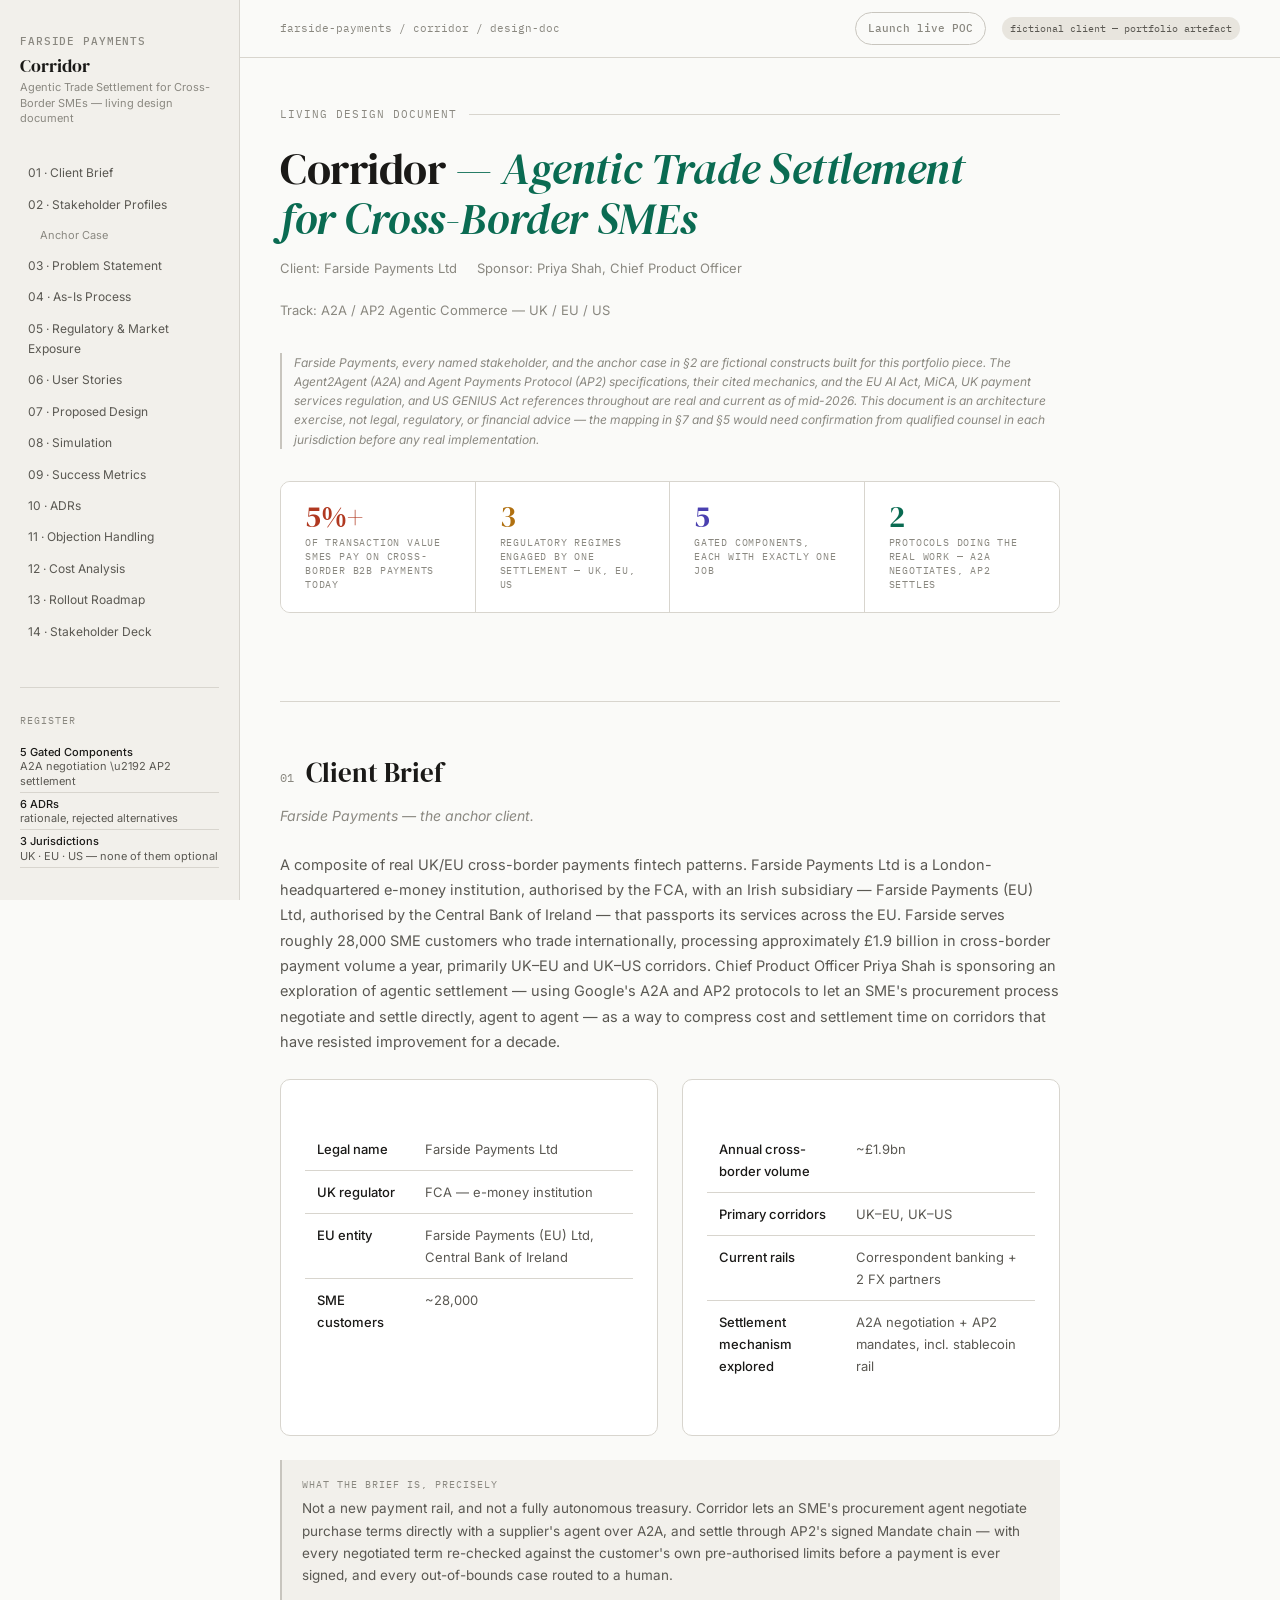
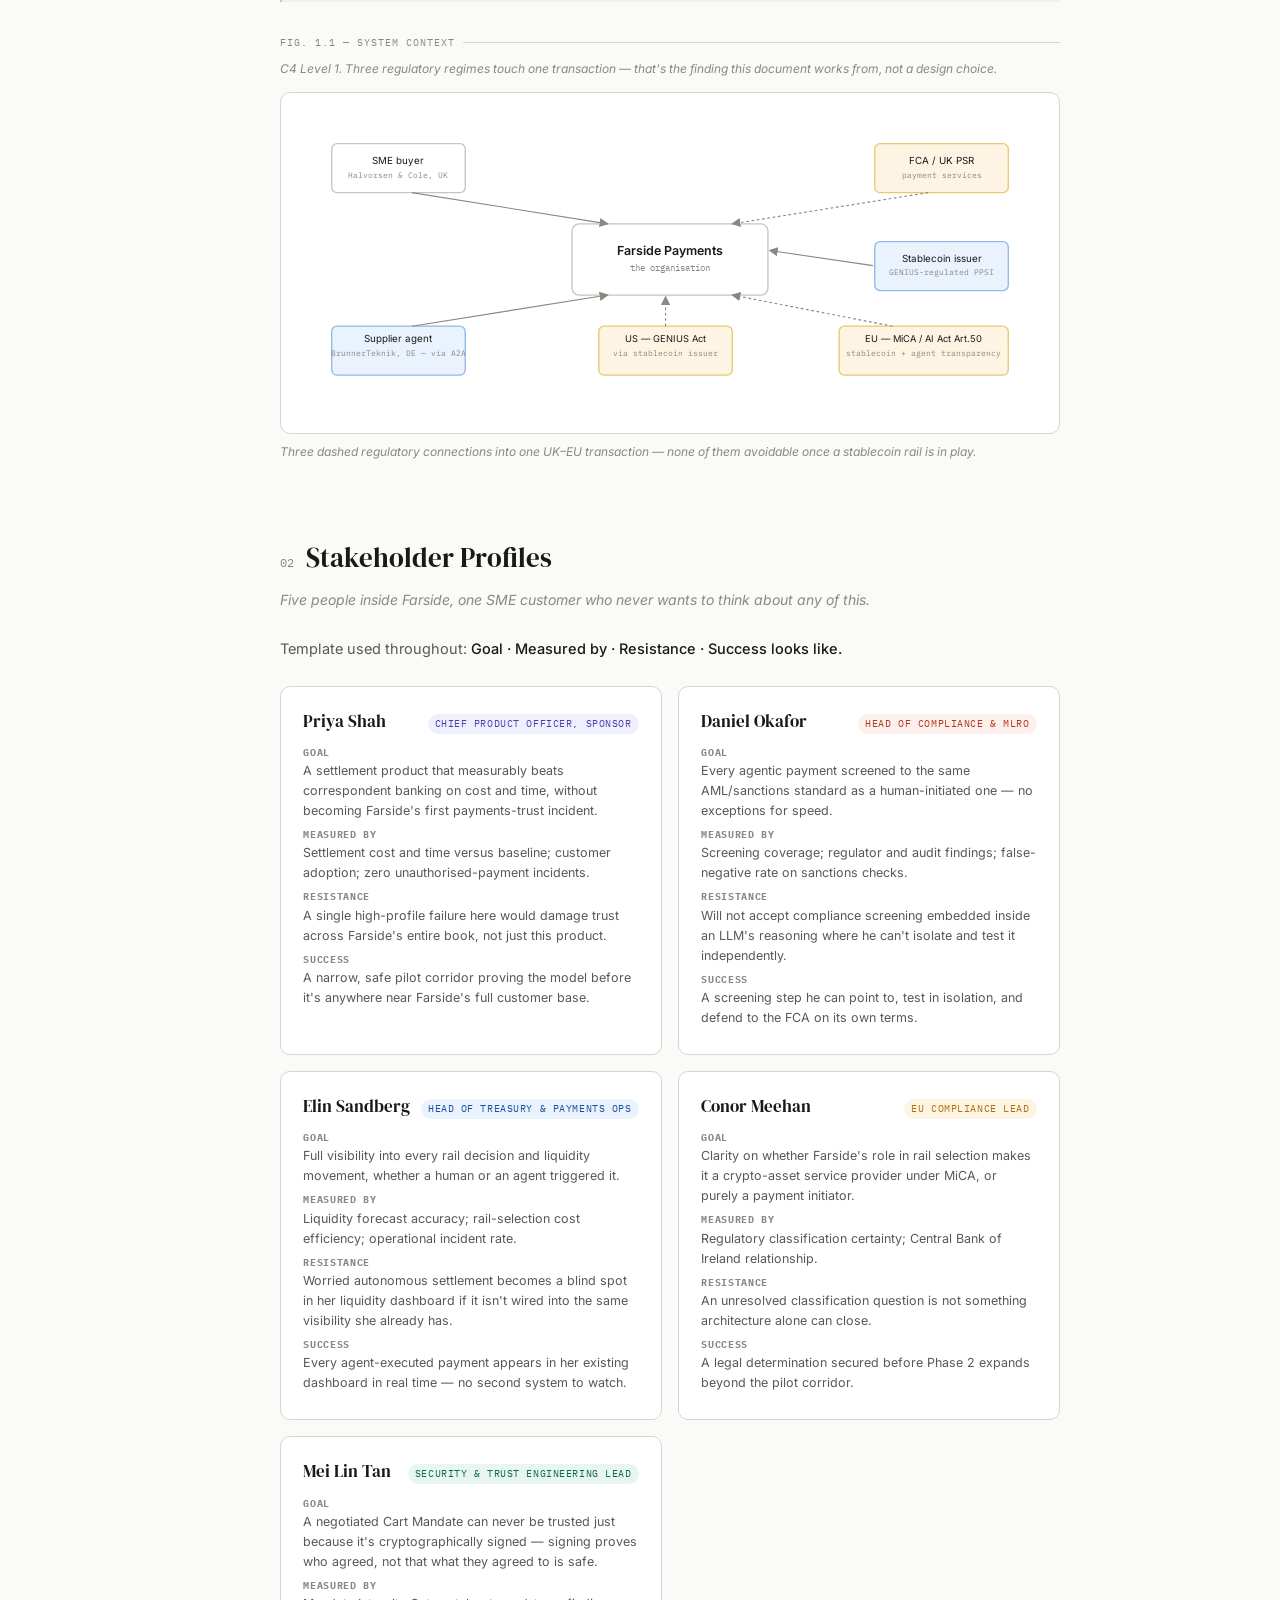
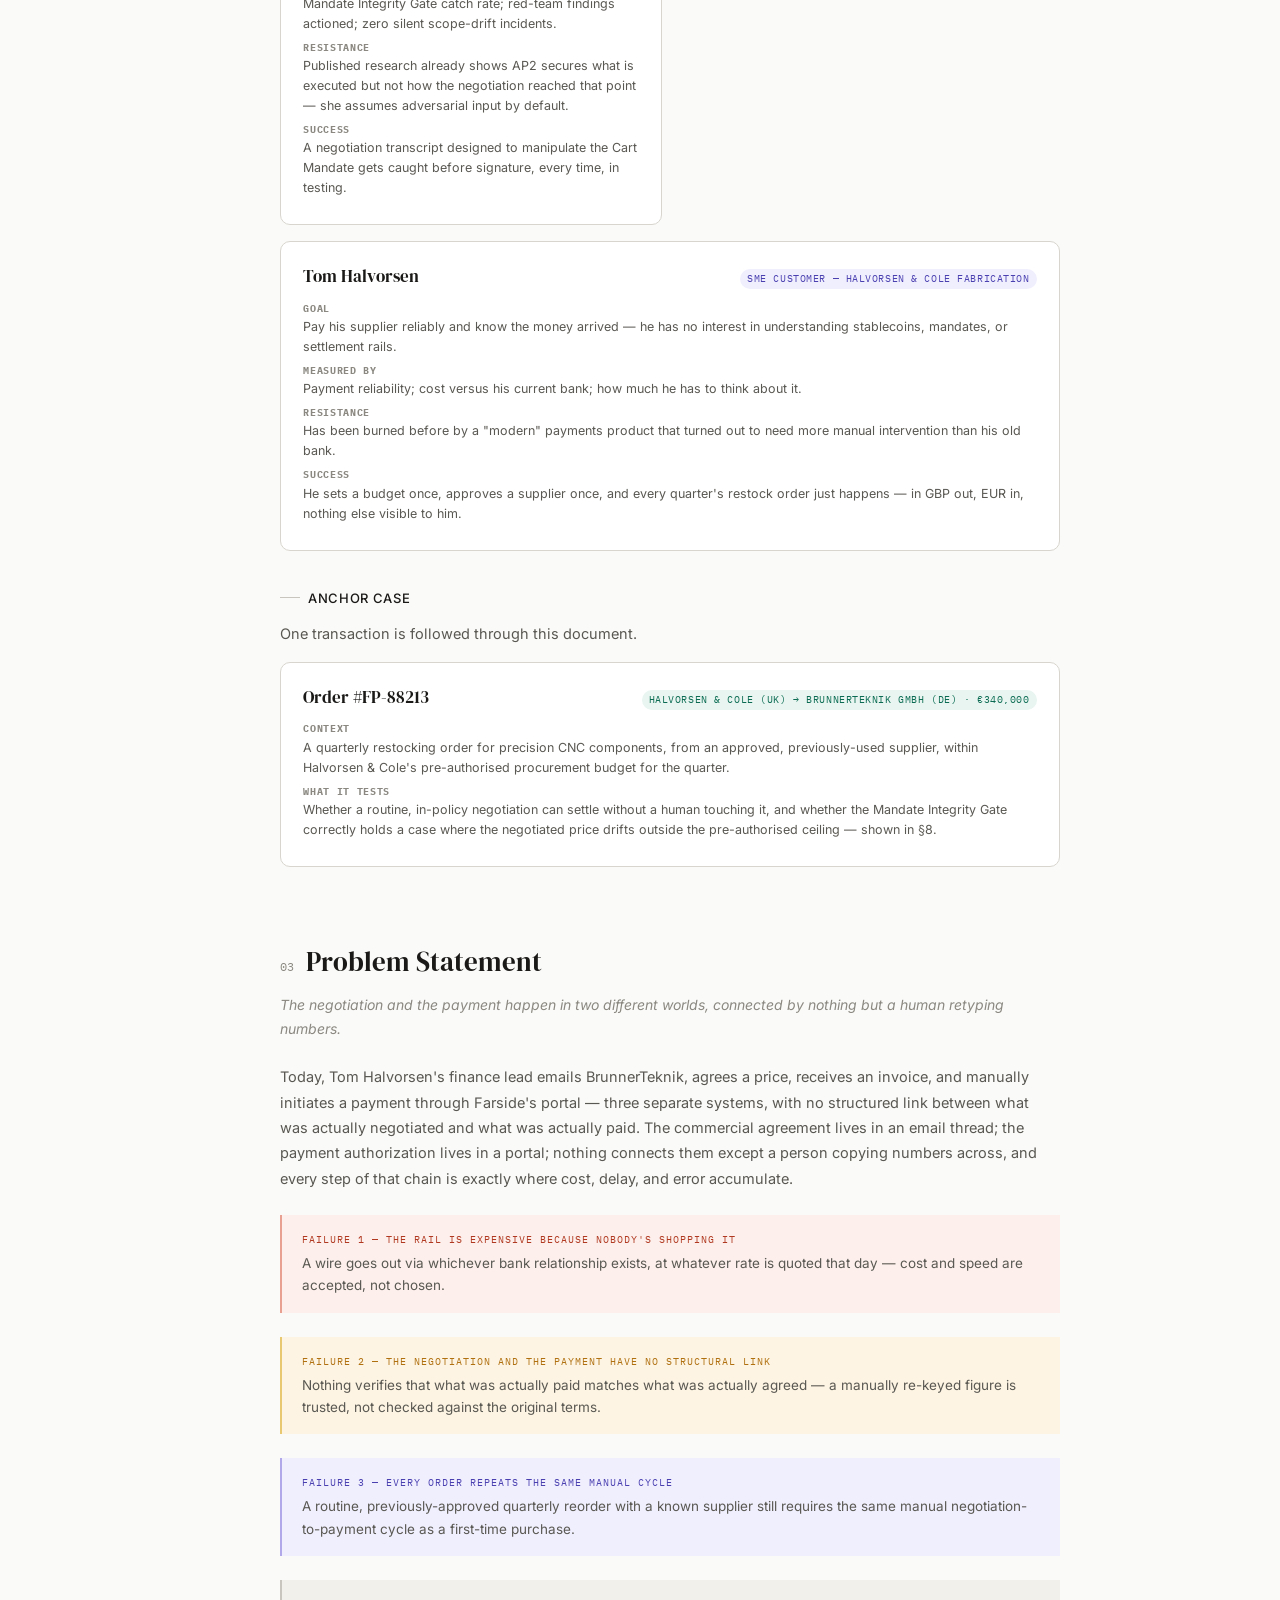
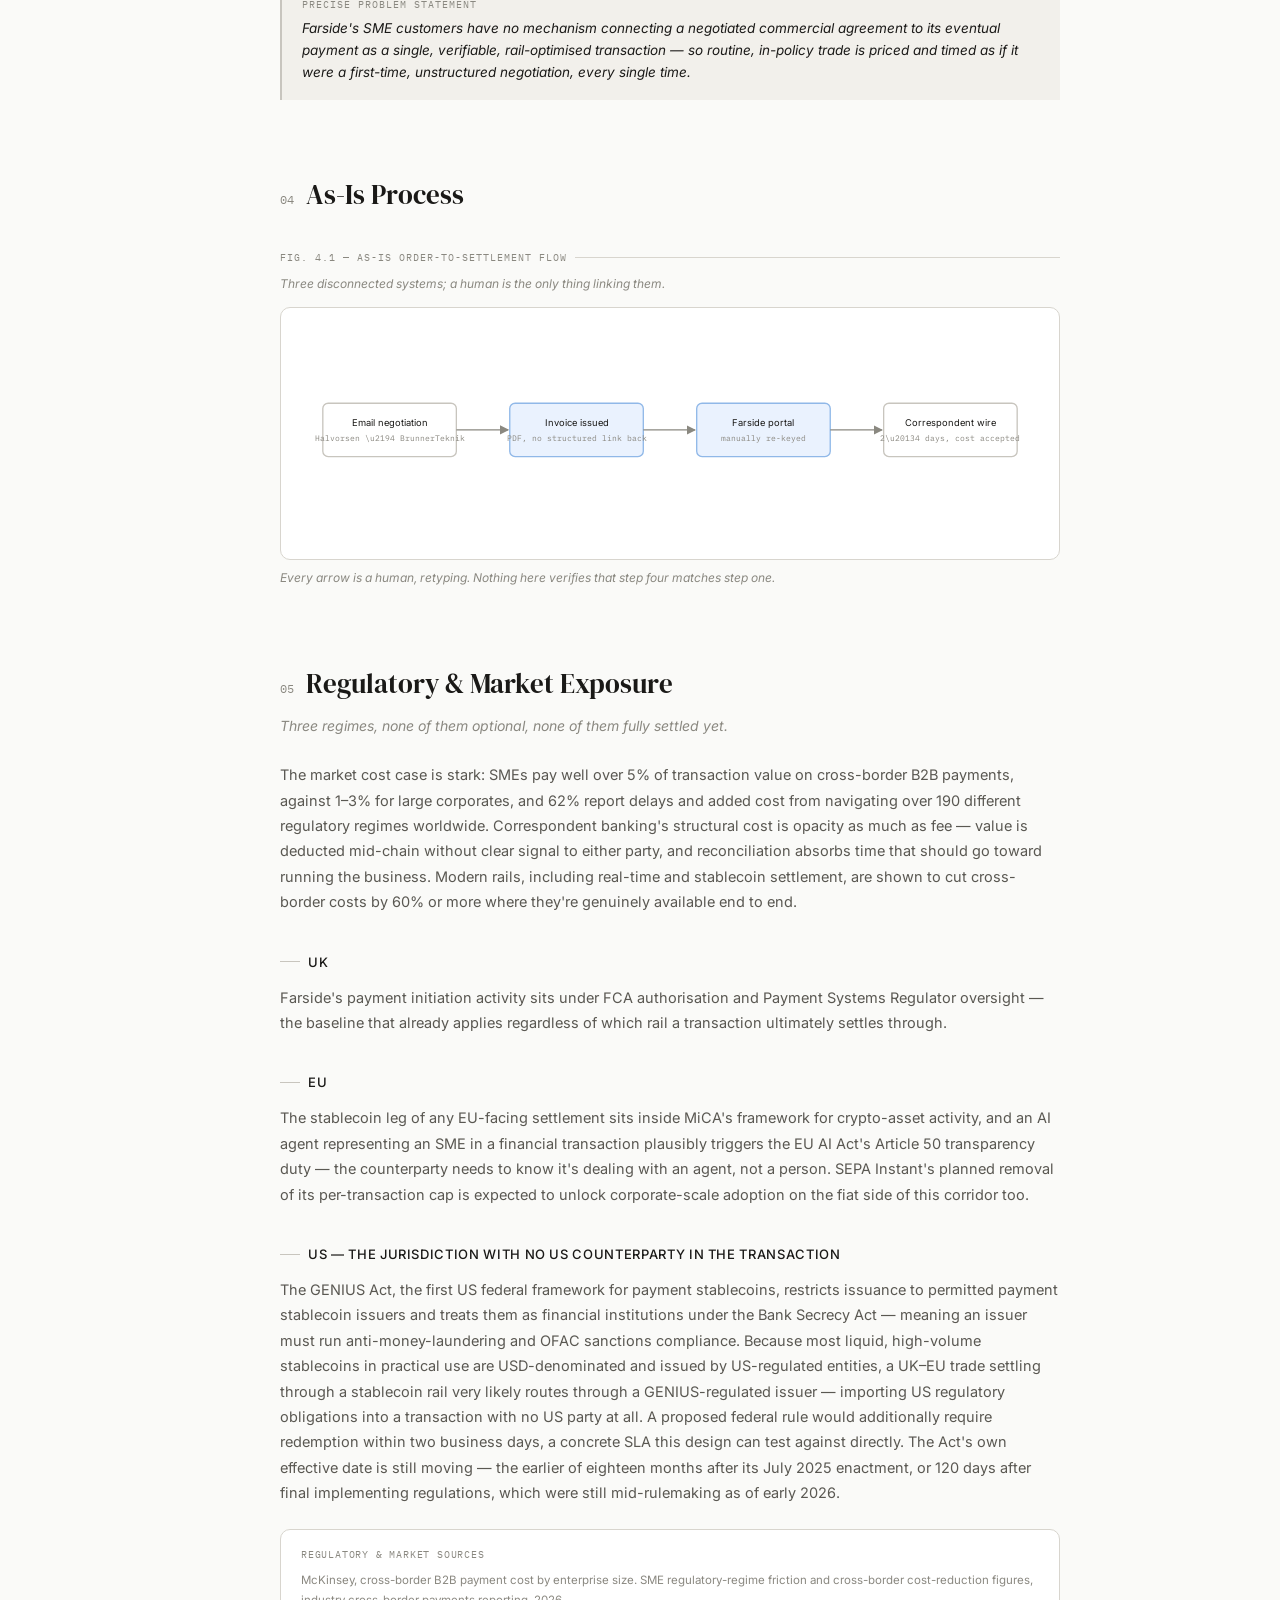
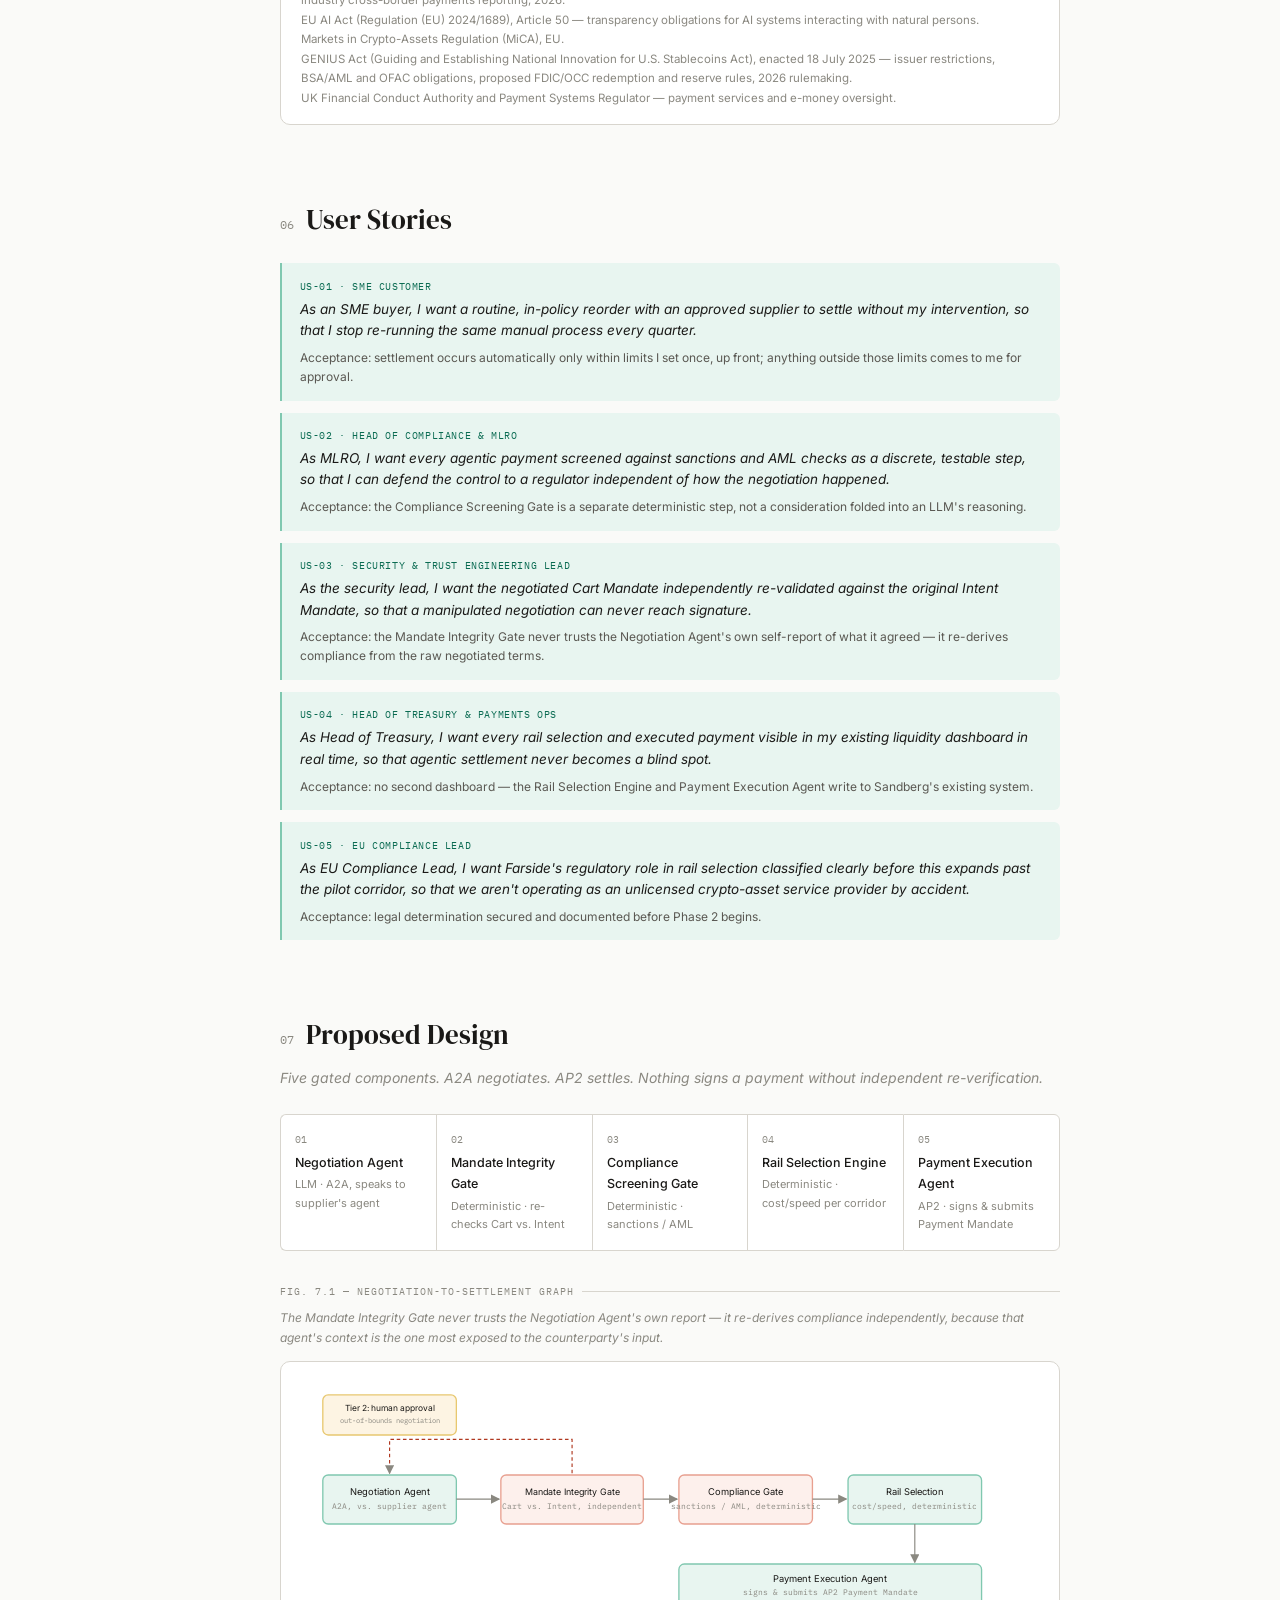
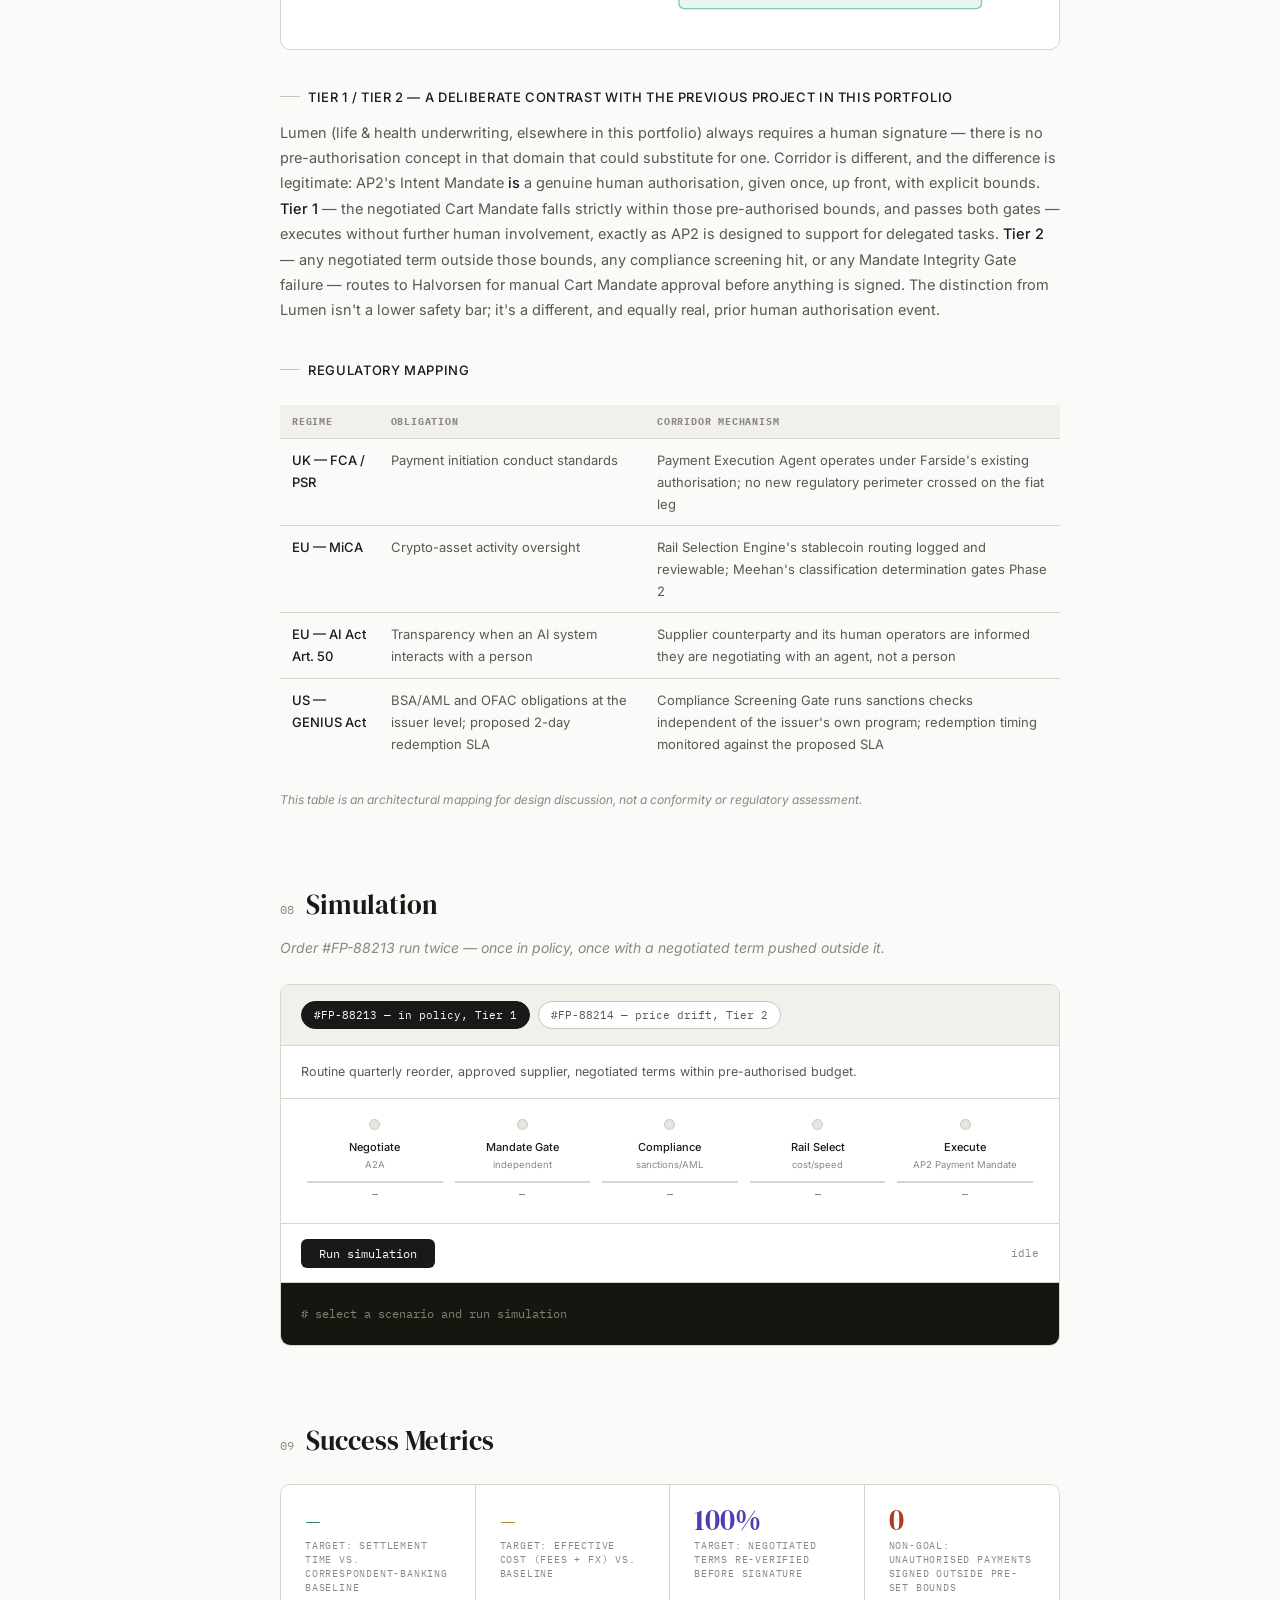
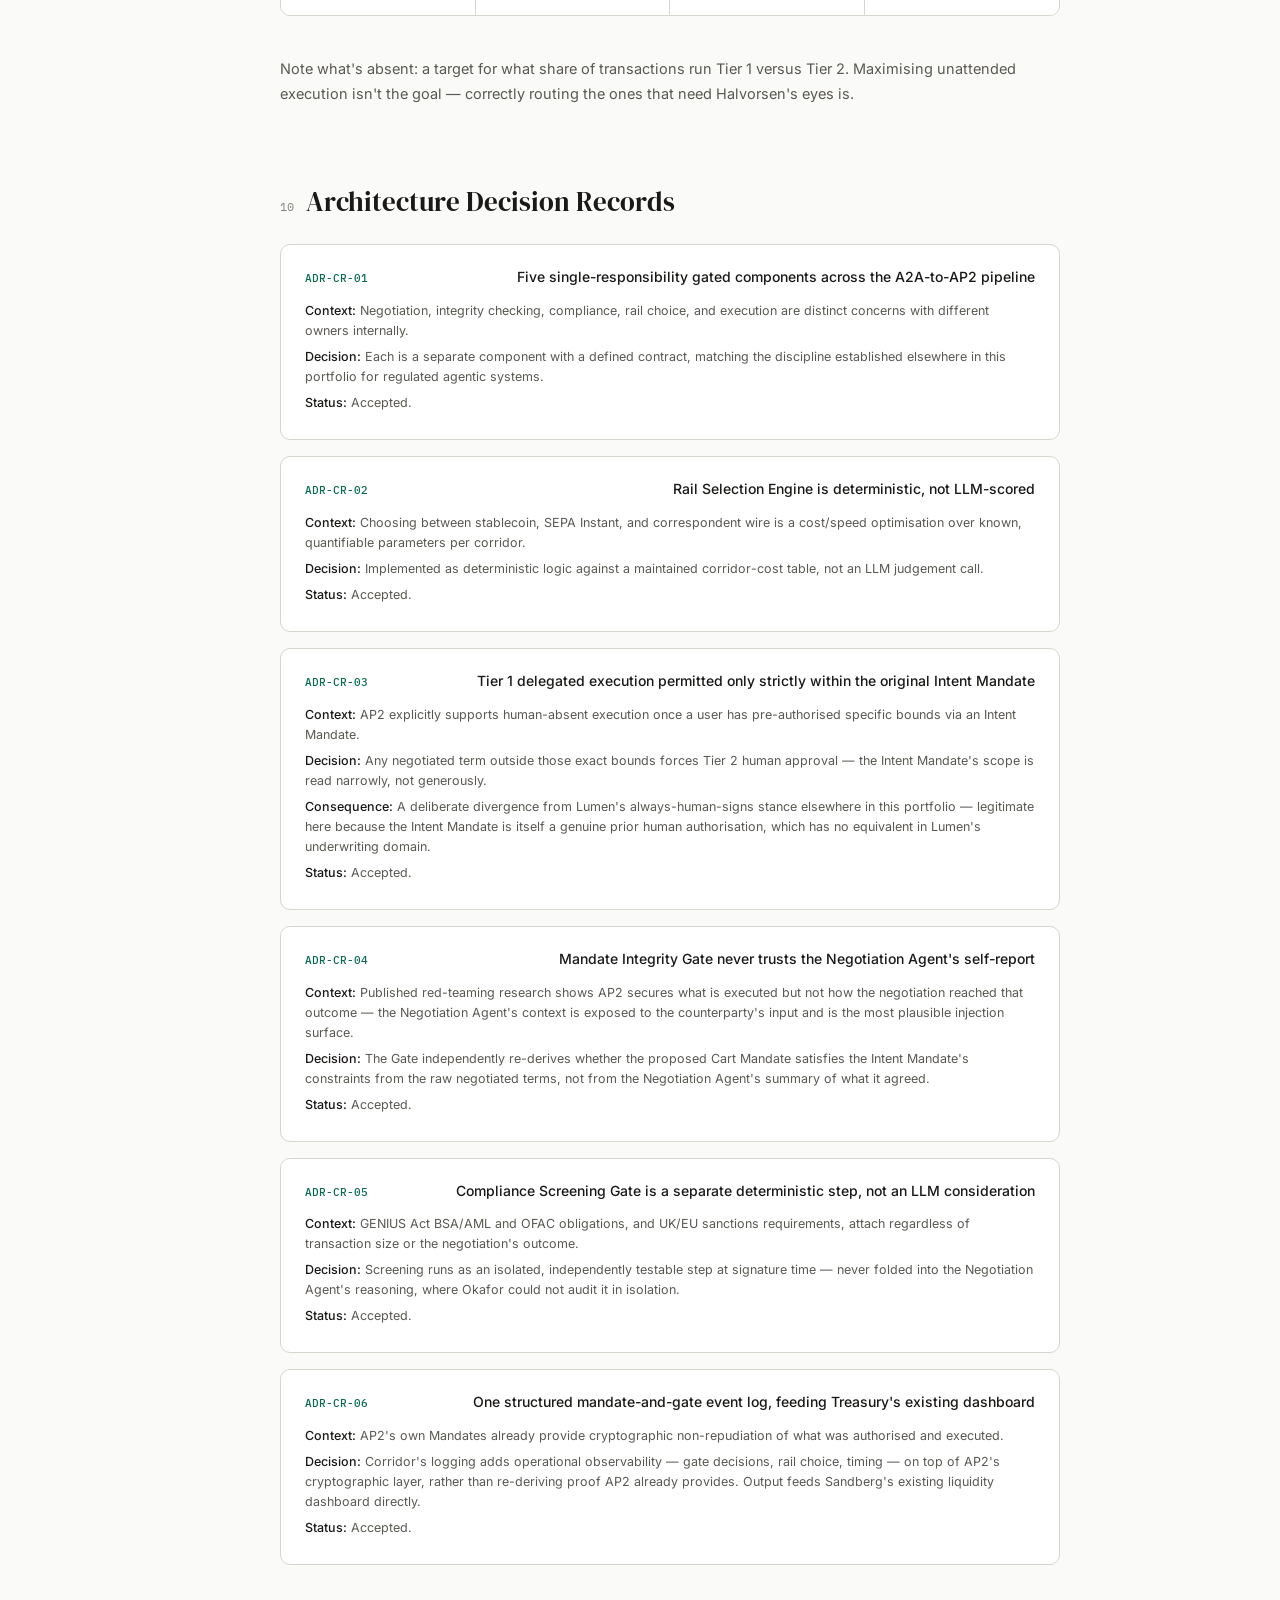
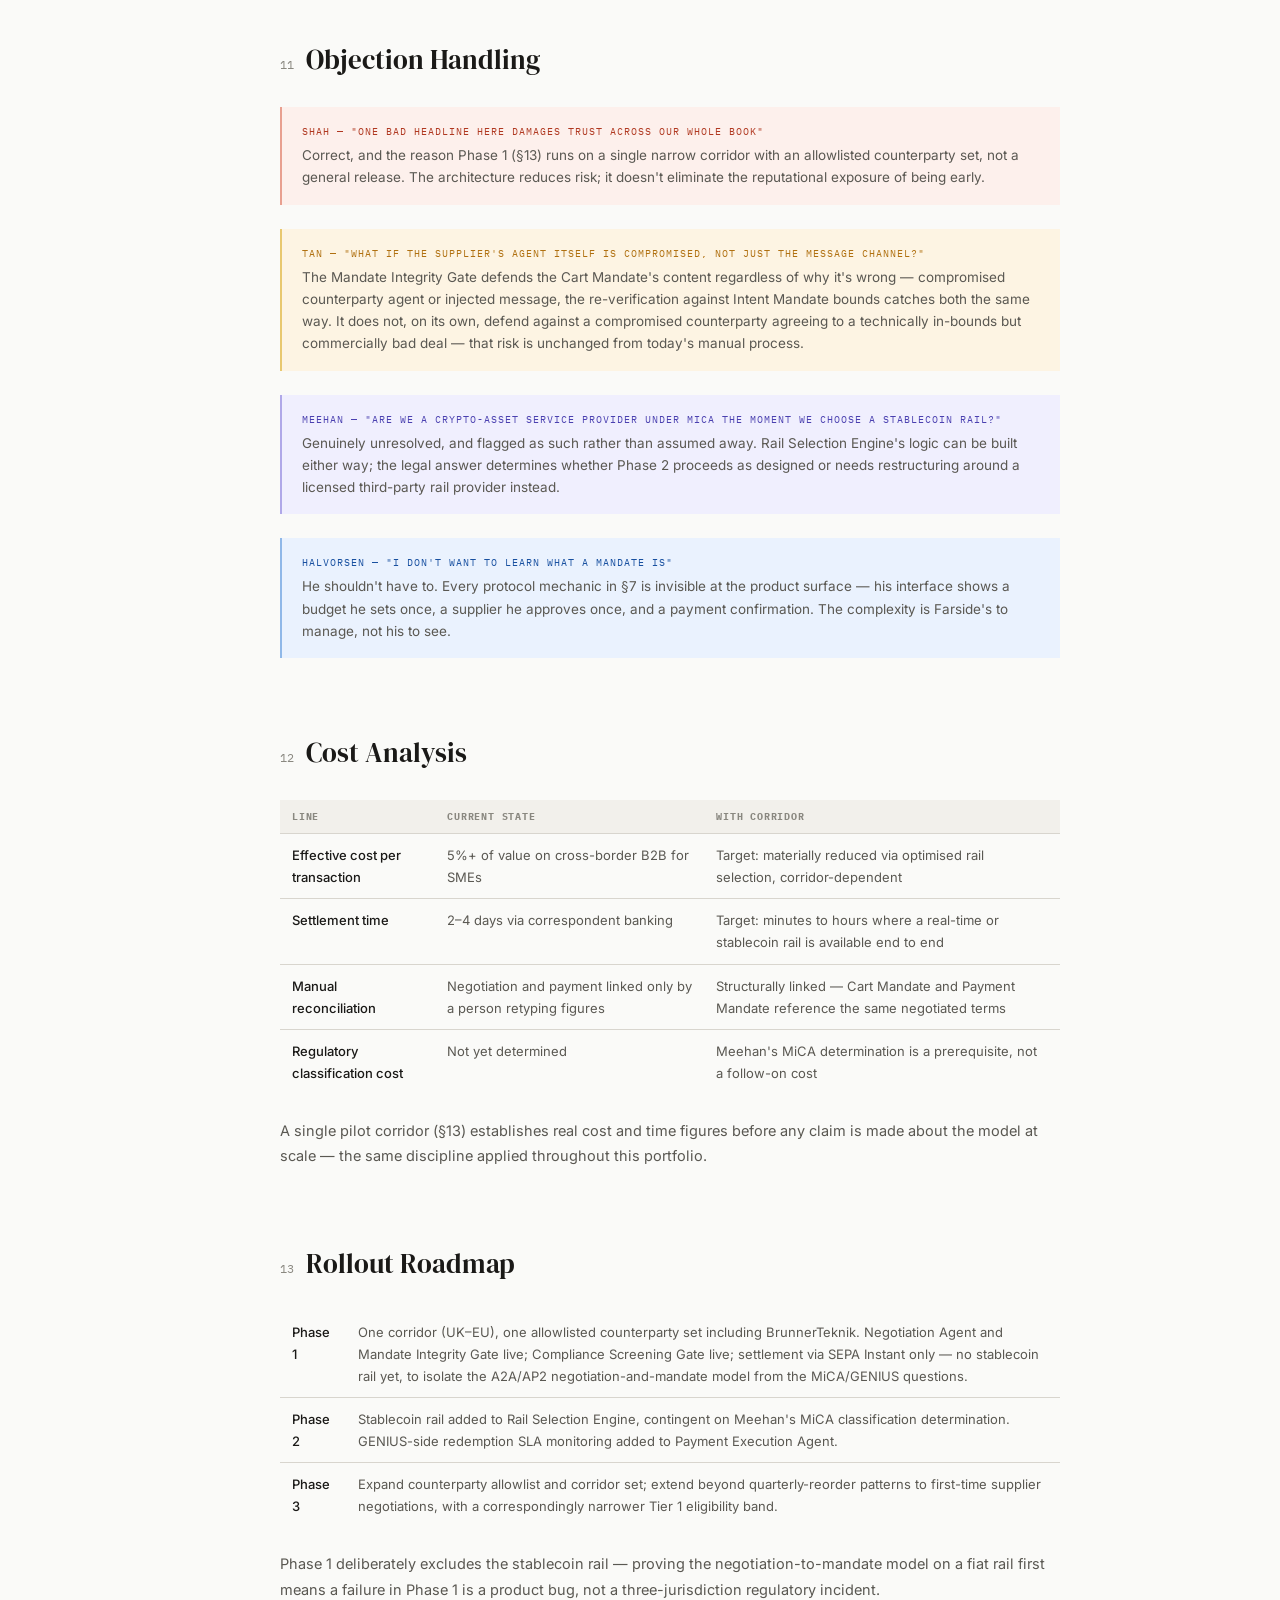
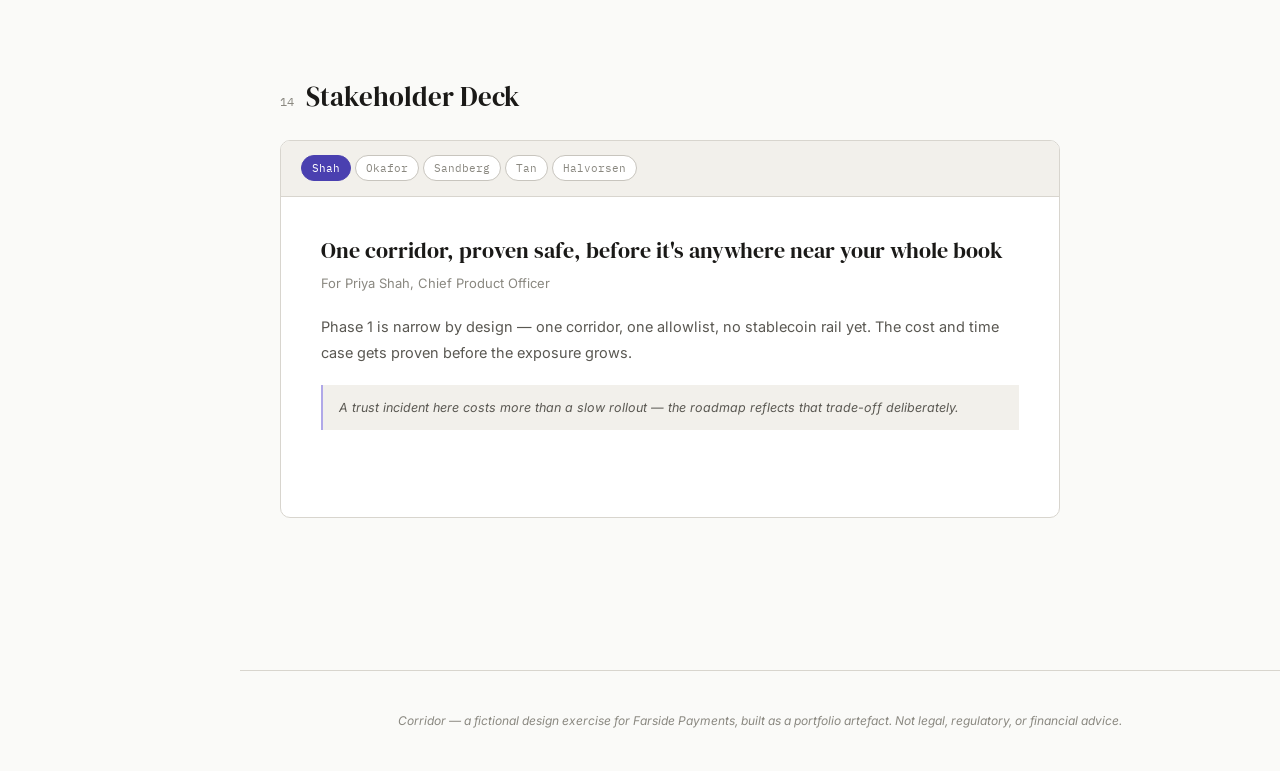
==== commit 1f2e9842: "Add the Launch live POC button to the design document page" ====
--- a/index.html
+++ b/index.html
@@ -200,6 +200,9 @@
   .card-grid { grid-template-columns: 1fr; }
   .stat-grid { grid-template-columns: repeat(2,1fr); }
 }
+.launch-btn { font-family: var(--mono); font-size: 11px; font-weight: 500; text-decoration: none; padding: 6px 12px; border-radius: 99px; background: var(--text); color: var(--bg); border: 1px solid var(--text); transition: background 0.15s, color 0.15s; }
+.launch-btn:hover { background: var(--teal); border-color: var(--teal); }
+.launch-btn[aria-disabled="true"] { background: transparent; color: var(--text3); border-color: var(--border2); pointer-events: none; }
 </style>
 </head>
 <body>
@@ -237,7 +240,8 @@
 <div class="main">
   <div class="topbar">
     <div class="topbar-breadcrumb">farside-payments / corridor / design-doc</div>
-    <div class="topbar-right"><span class="topbar-tag">fictional client — portfolio artefact</span></div>
+    <div class="topbar-right">
+    <a id="launch-poc" class="launch-btn" href="#" aria-disabled="true" rel="noopener">Launch live POC</a><span class="topbar-tag">fictional client — portfolio artefact</span></div>
   </div>
 
   <div class="content">
@@ -816,5 +820,20 @@
   links.forEach(a => { const href = a.getAttribute('href').replace('#',''); a.classList.toggle('active', href === current); });
 }, { passive: true });
 </script>
+<script>
+// Set LIVE_POC_URL to the deployed address to enable the Launch live POC button.
+(function () {
+  var LIVE_POC_URL = "";
+  var btn = document.getElementById("launch-poc");
+  if (!btn) return;
+  if (LIVE_POC_URL) {
+    btn.href = LIVE_POC_URL;
+    btn.target = "_blank";
+    btn.removeAttribute("aria-disabled");
+  } else {
+    btn.title = "The live proof of concept is not deployed yet";
+  }
+})();
+</script>
 </body>
 </html>
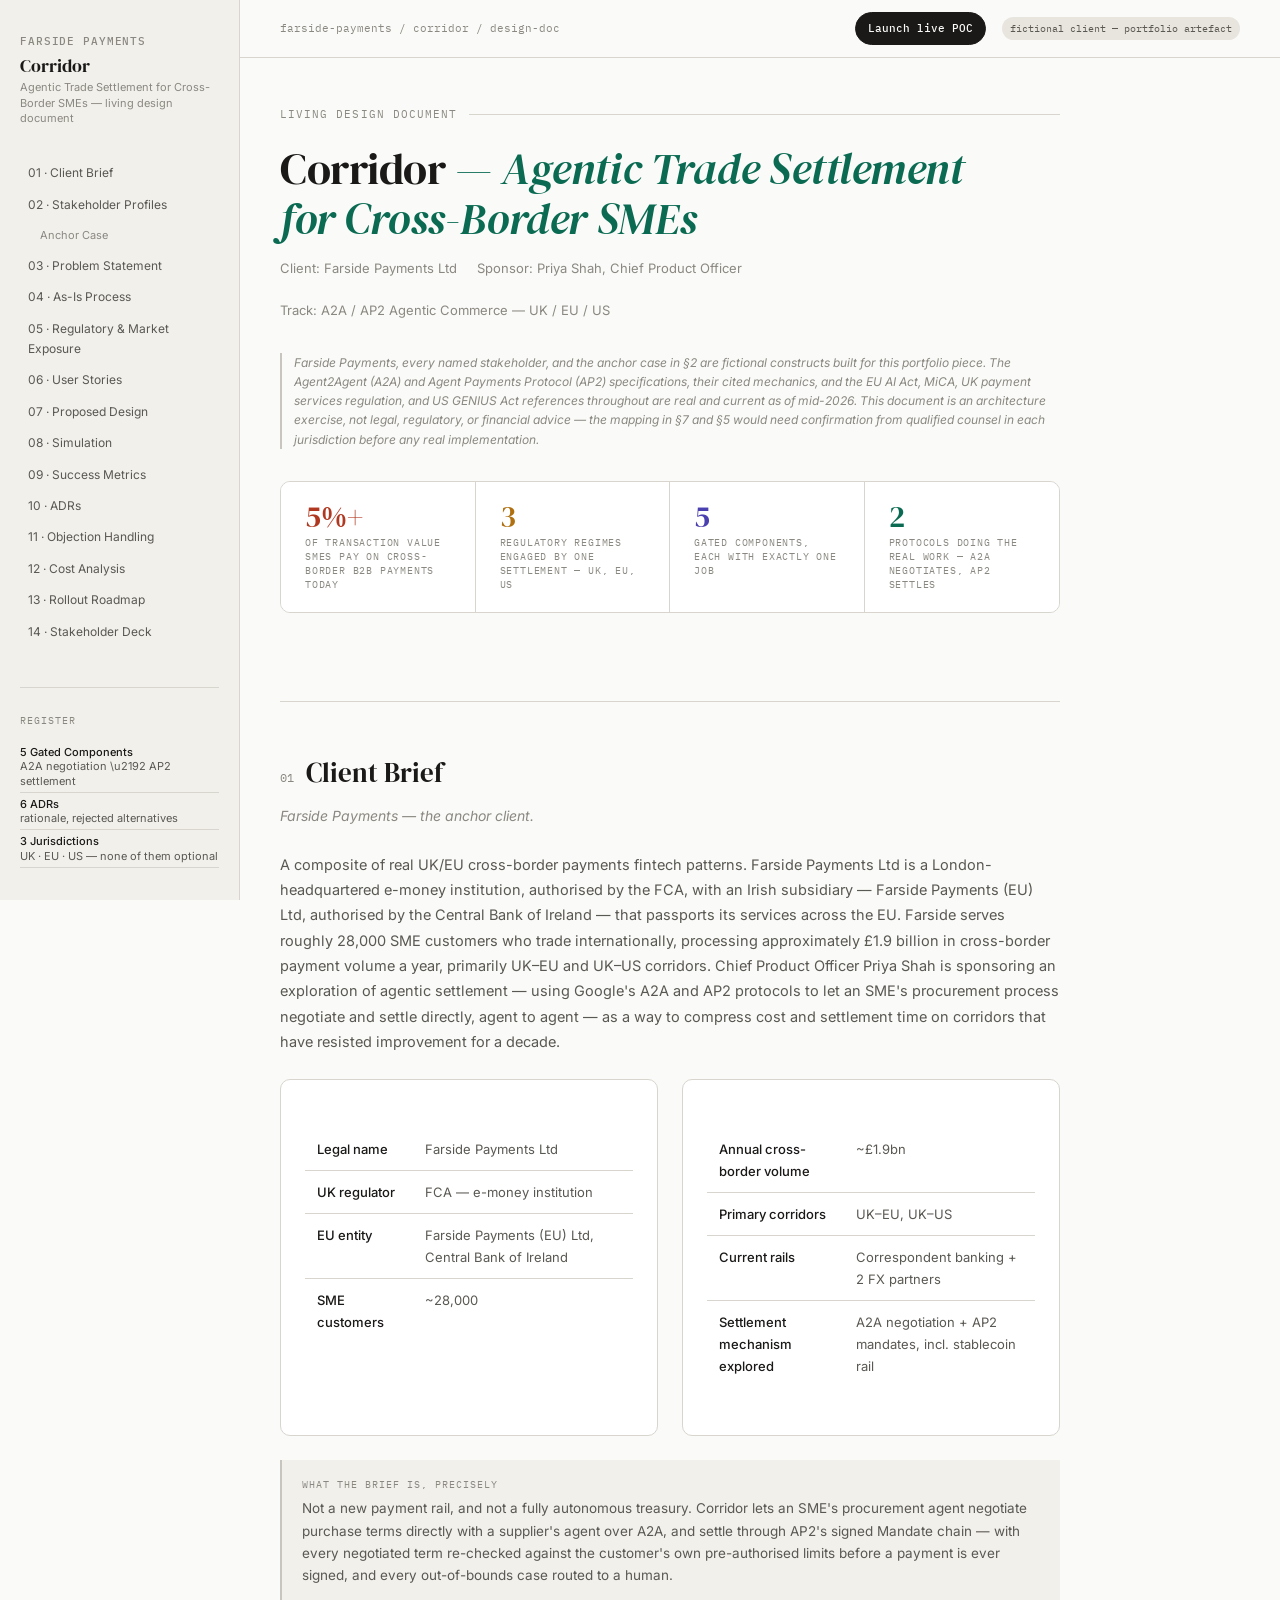
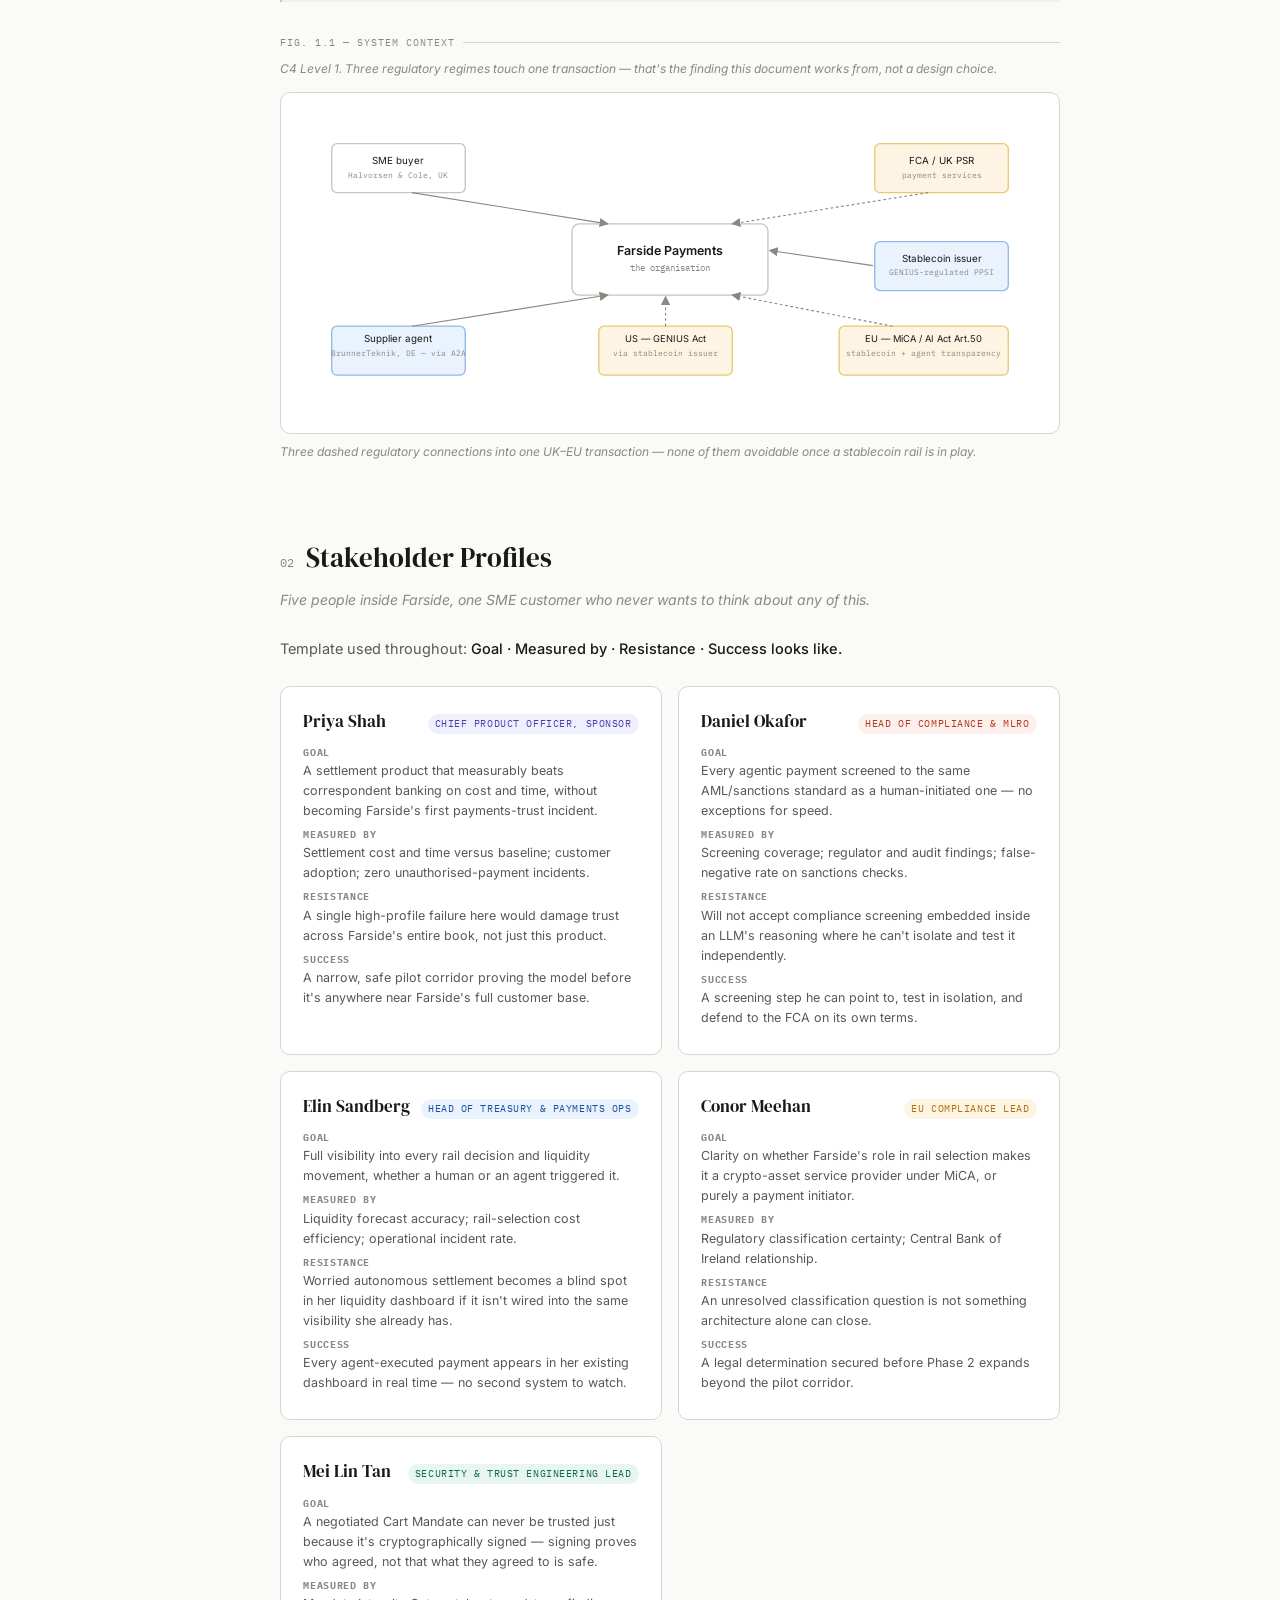
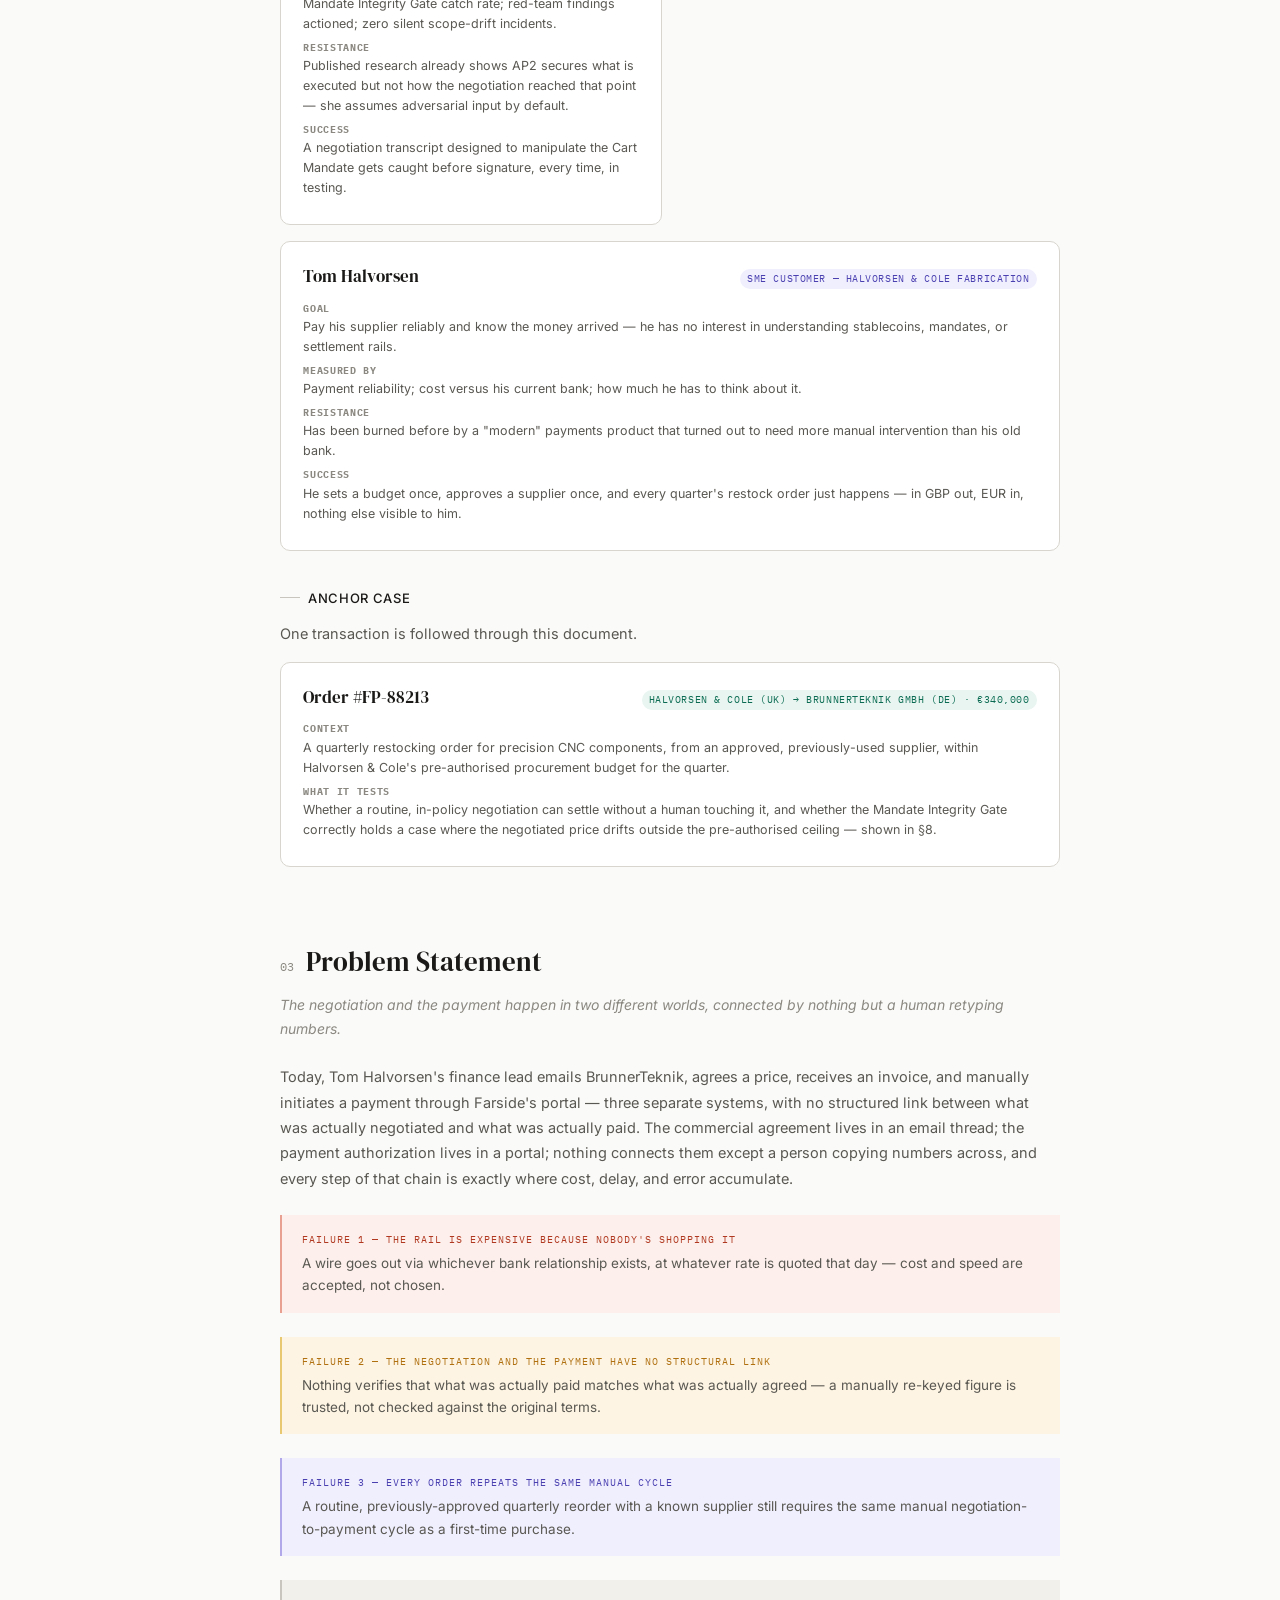
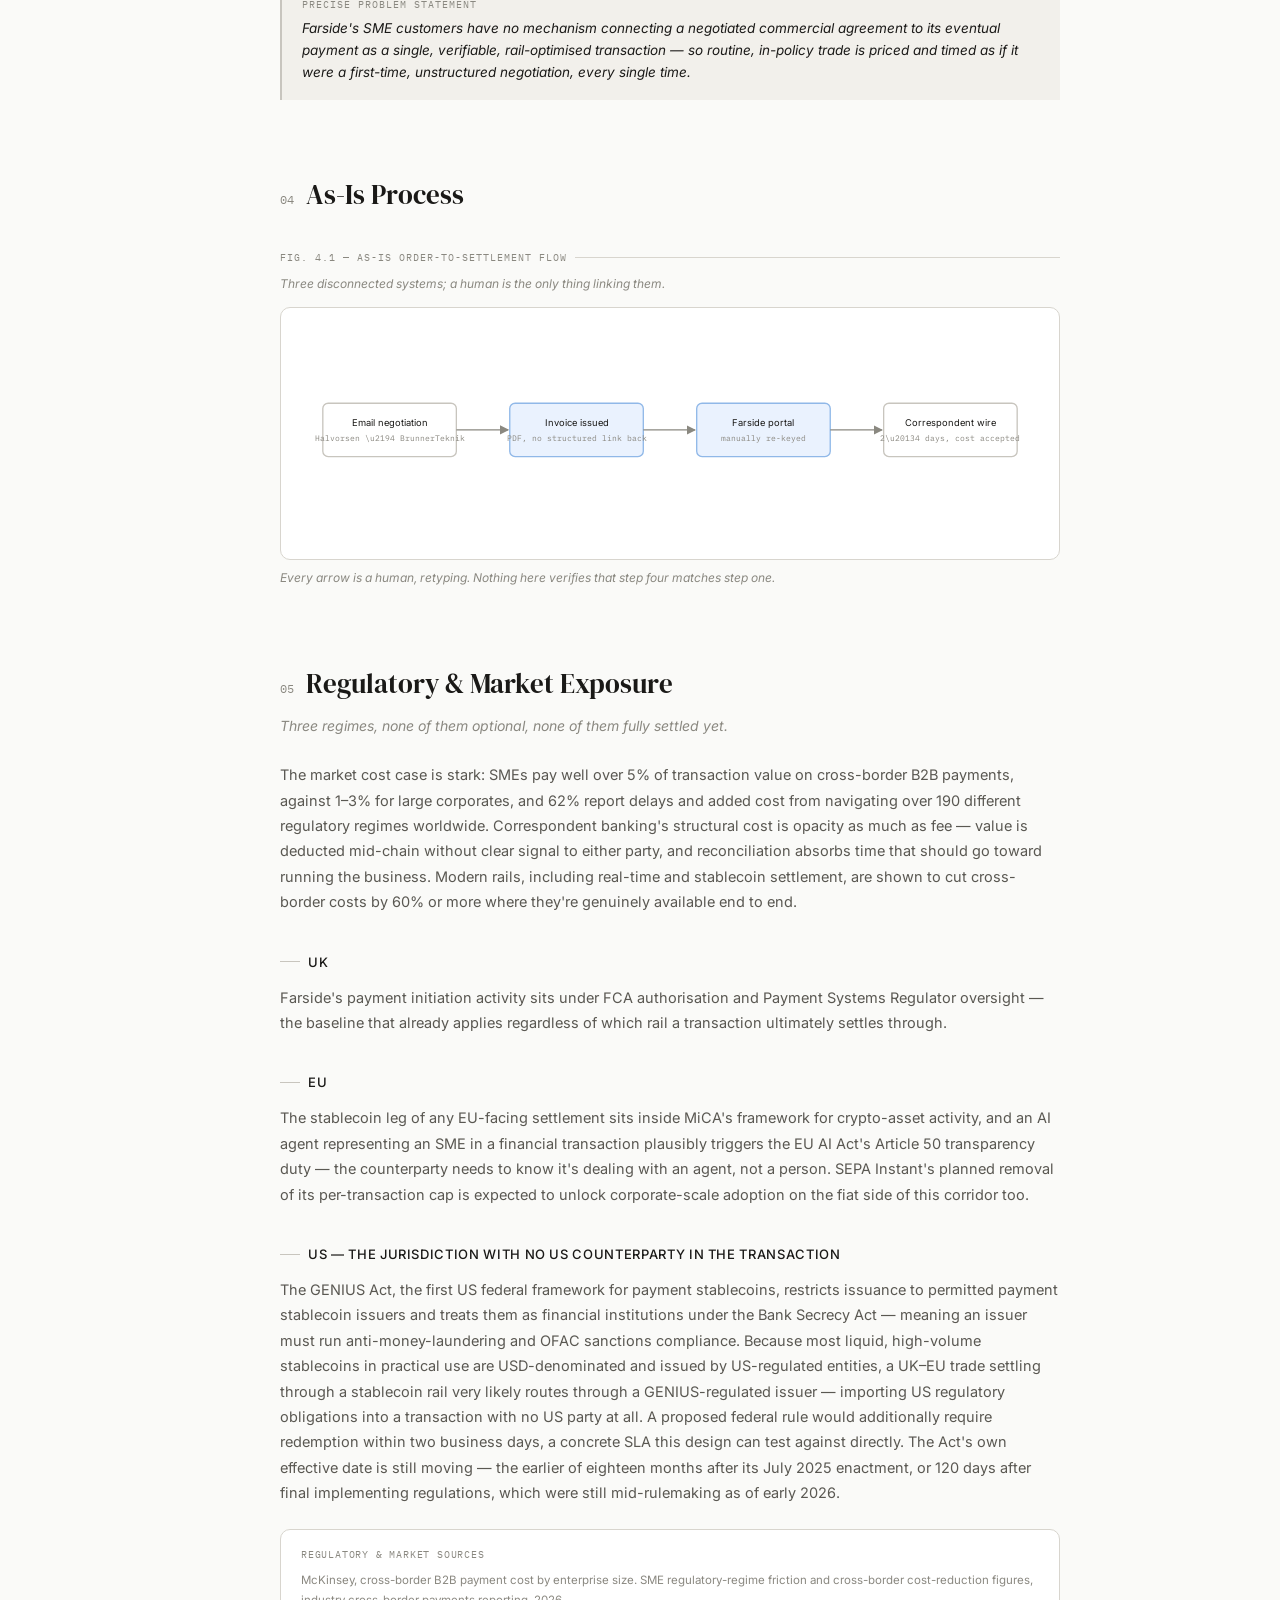
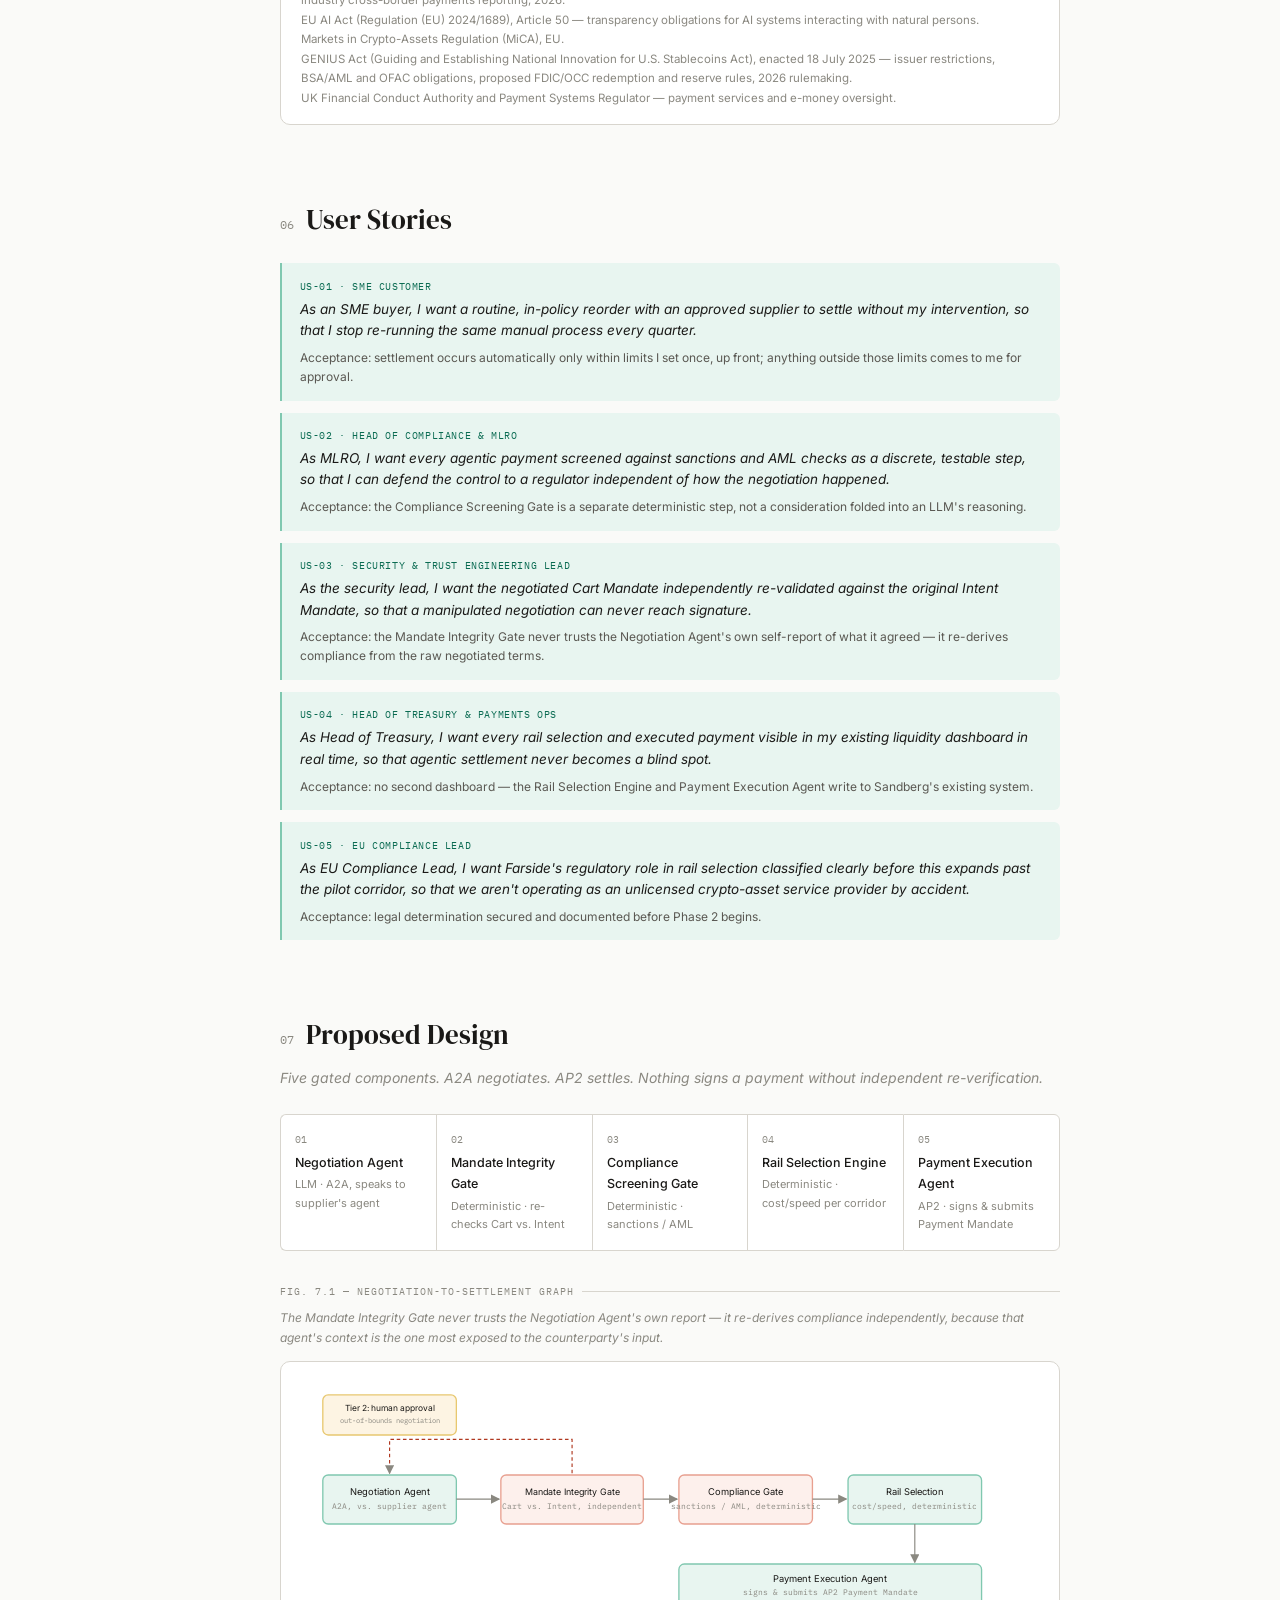
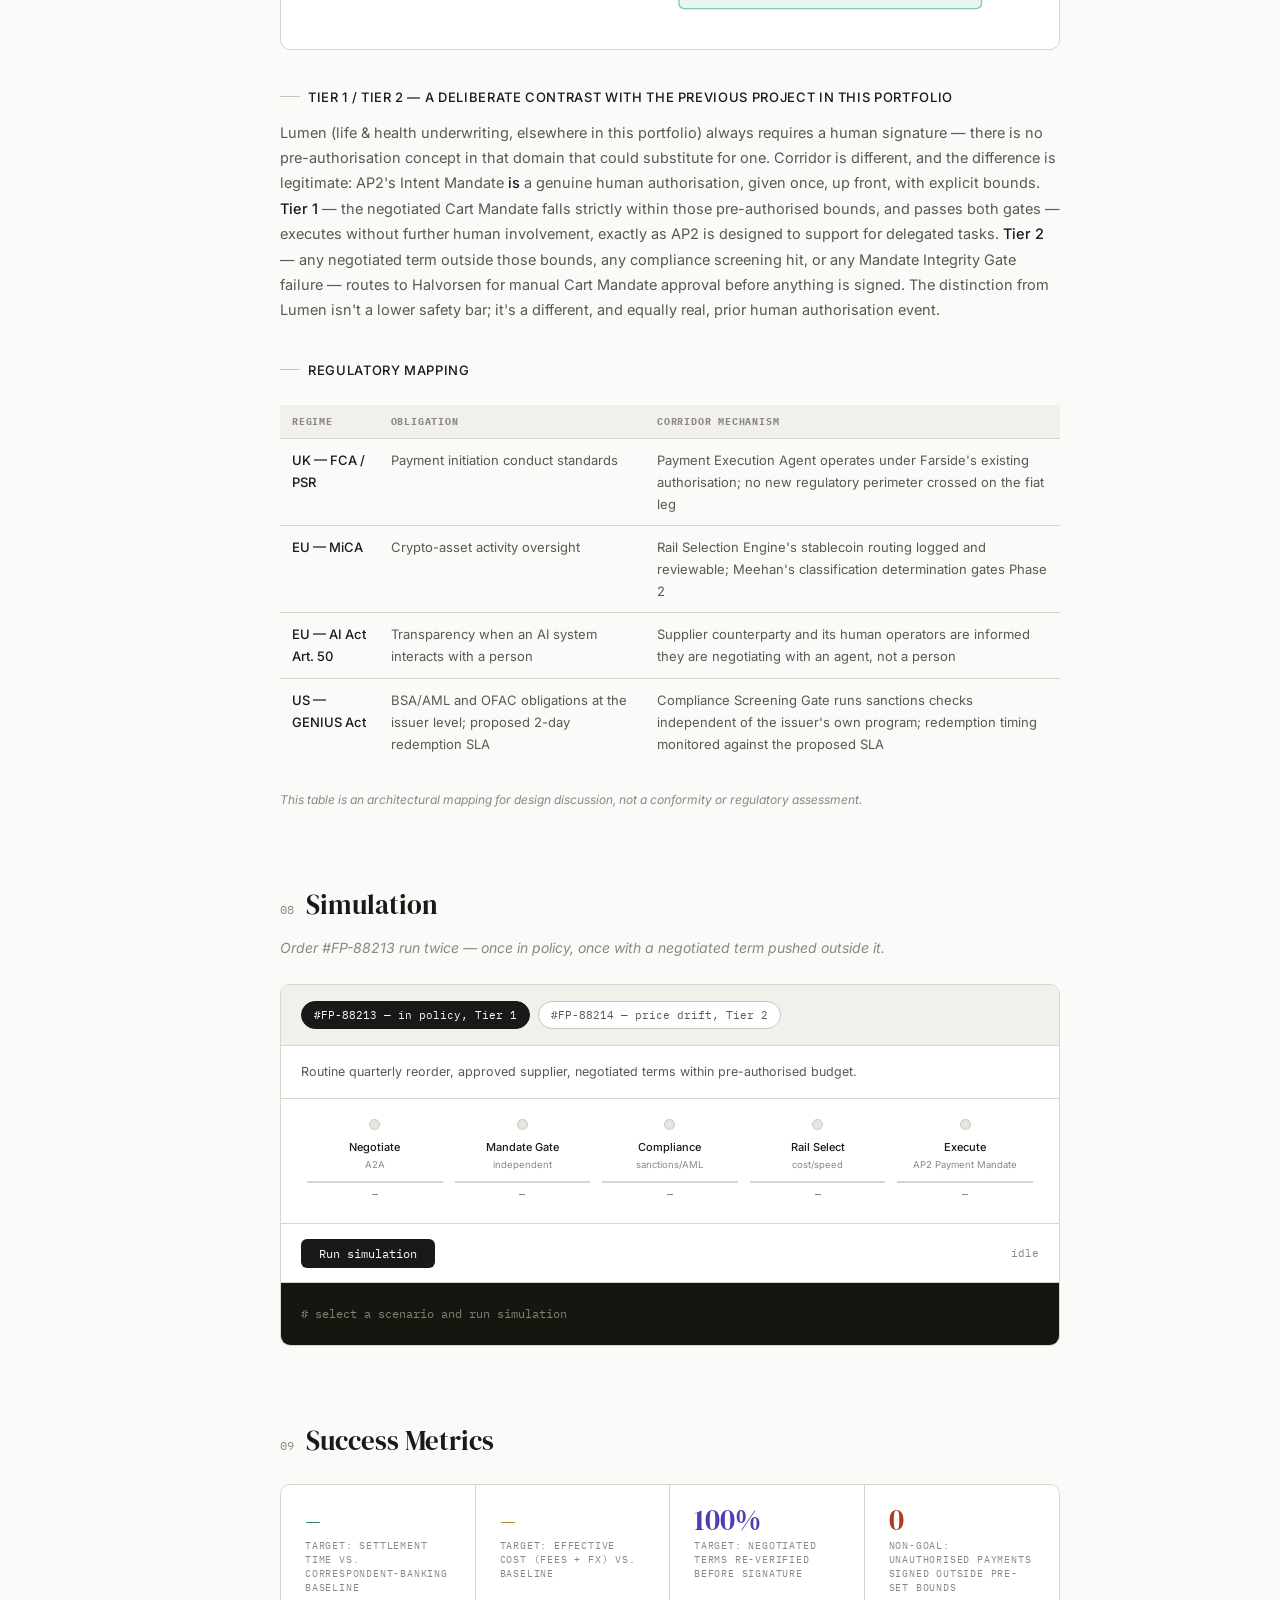
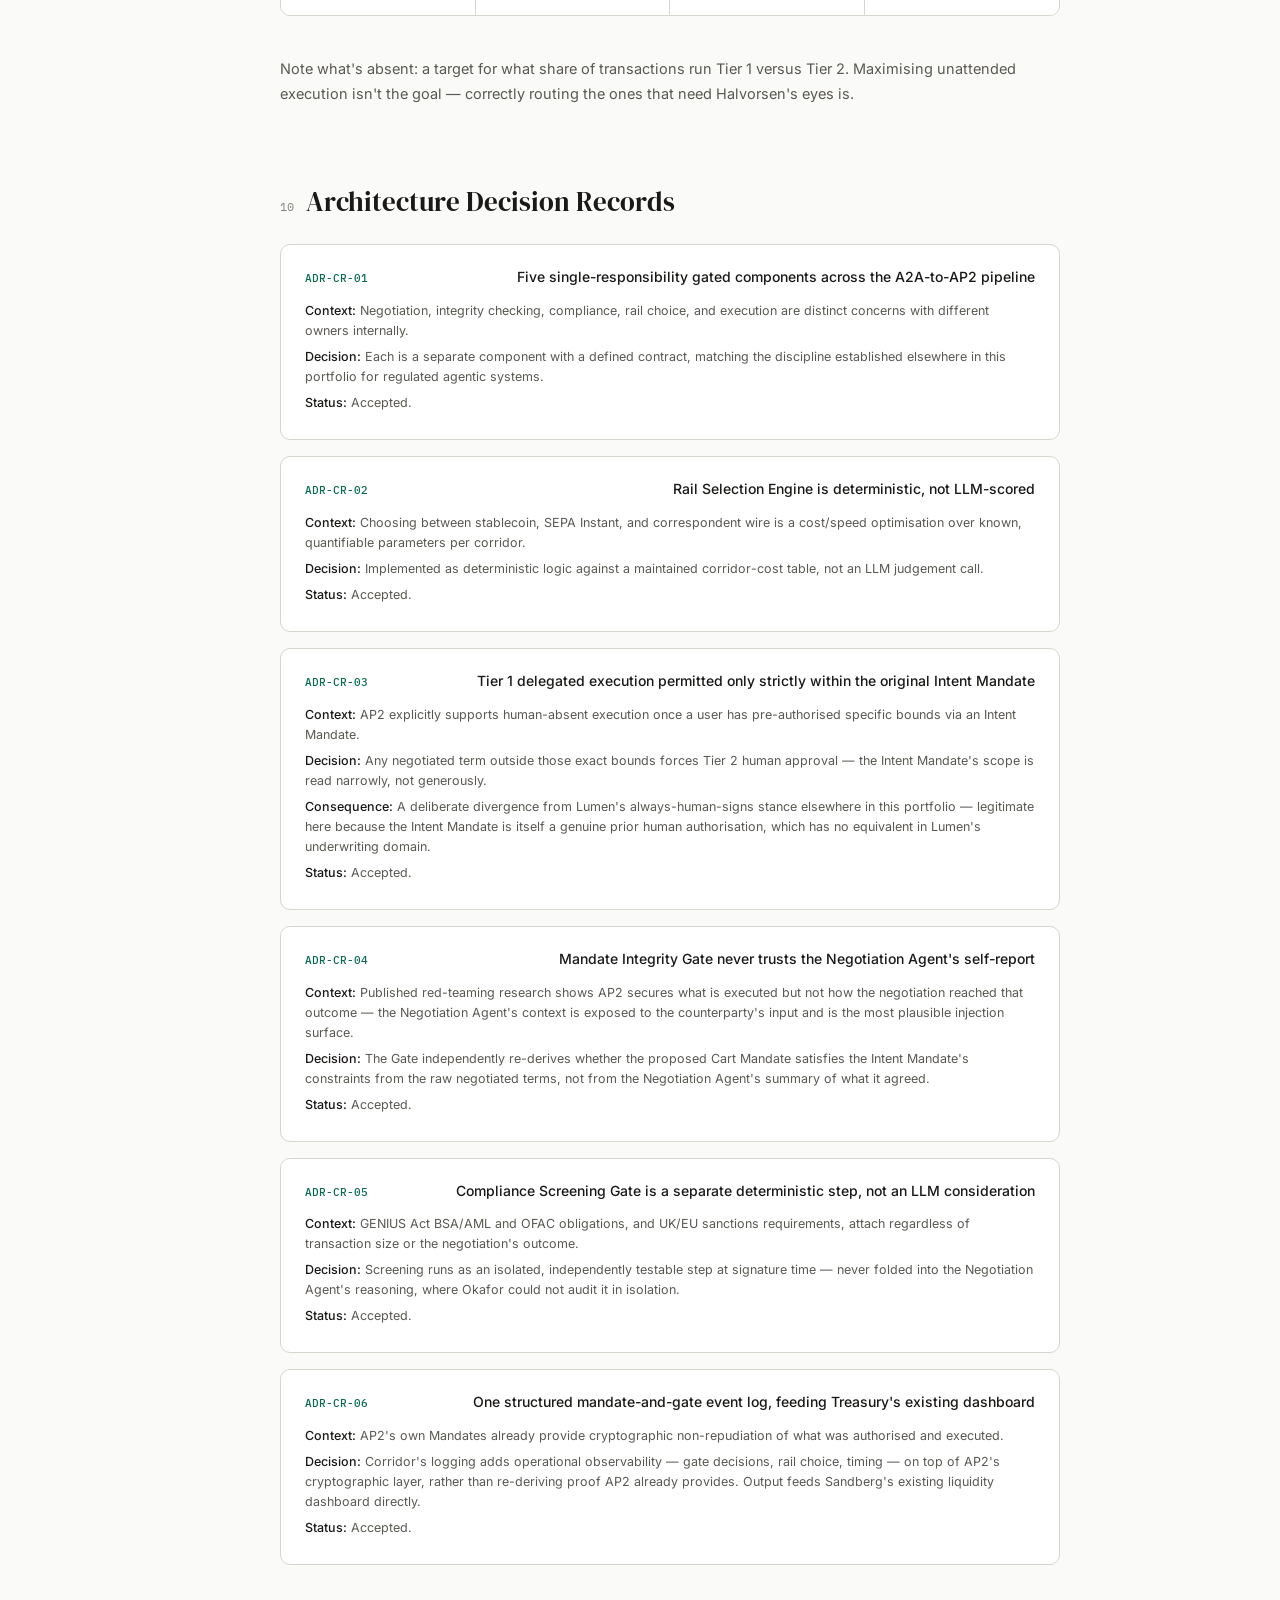
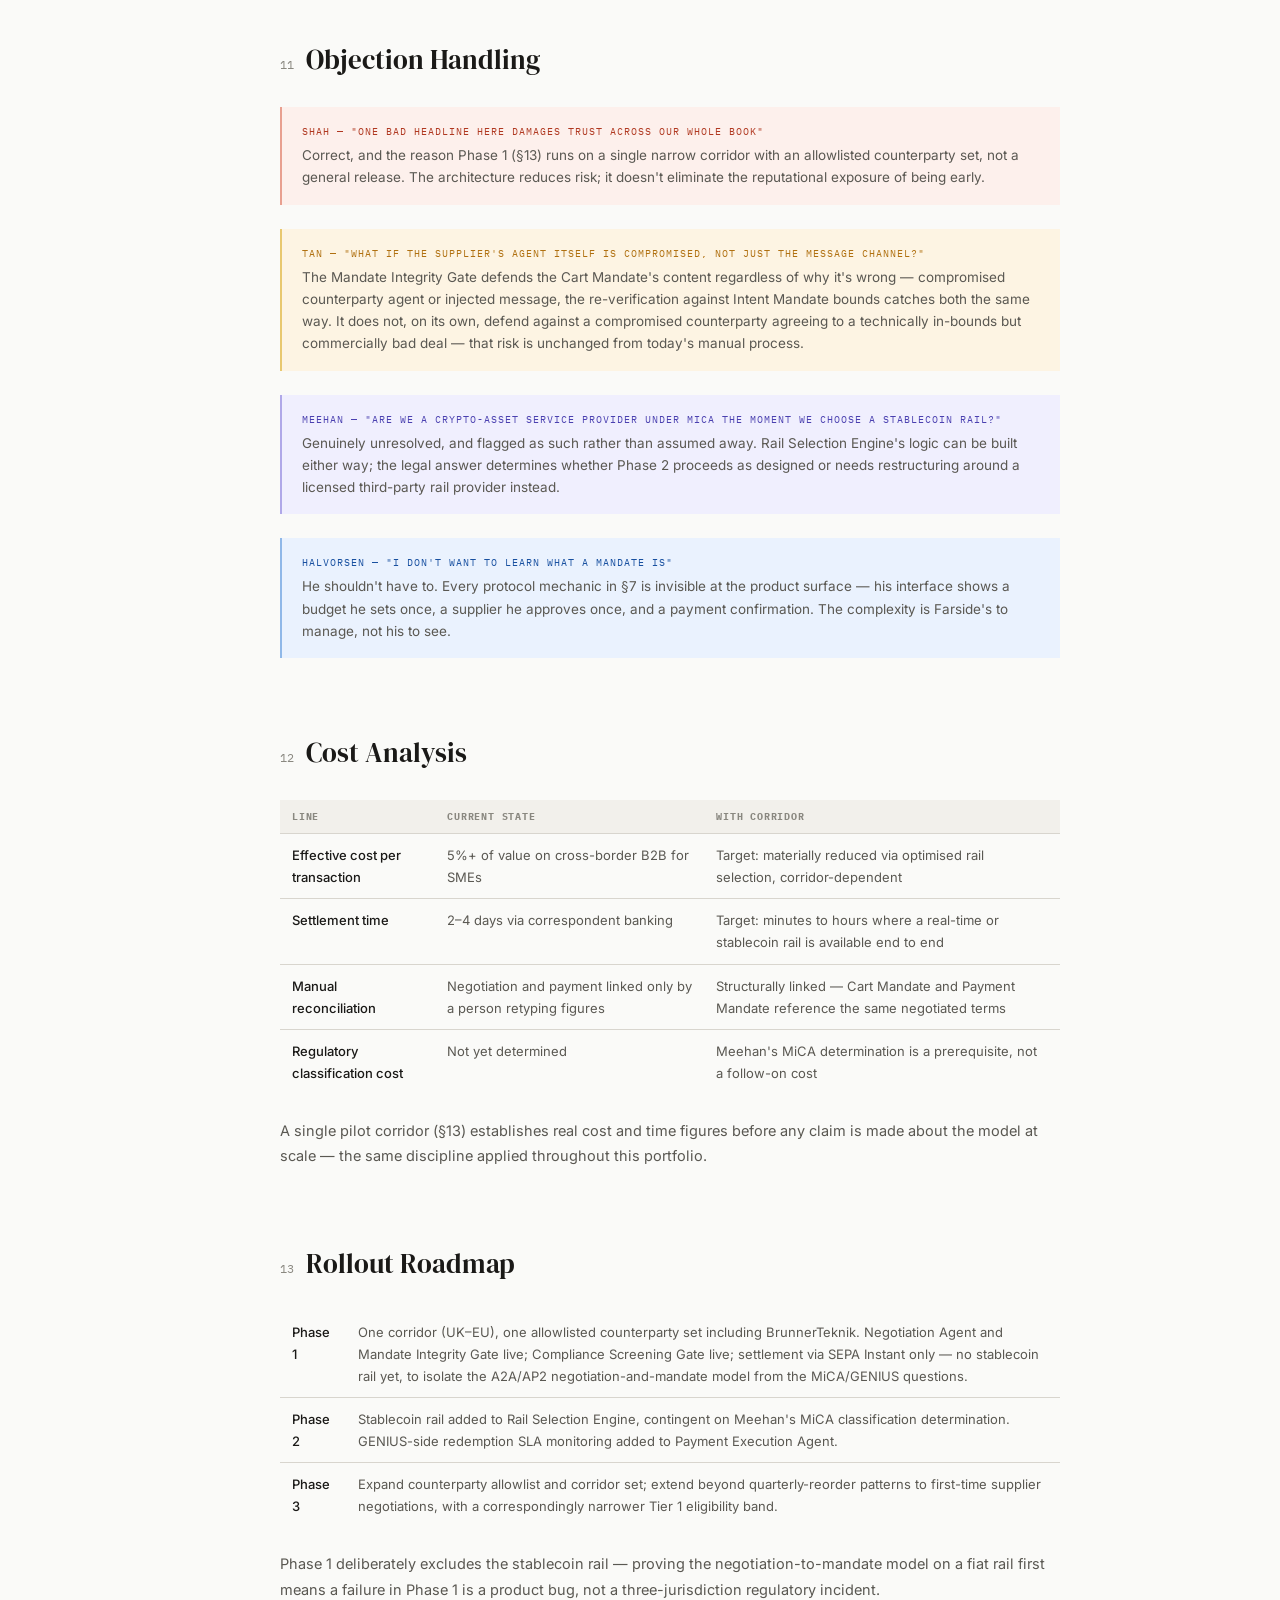
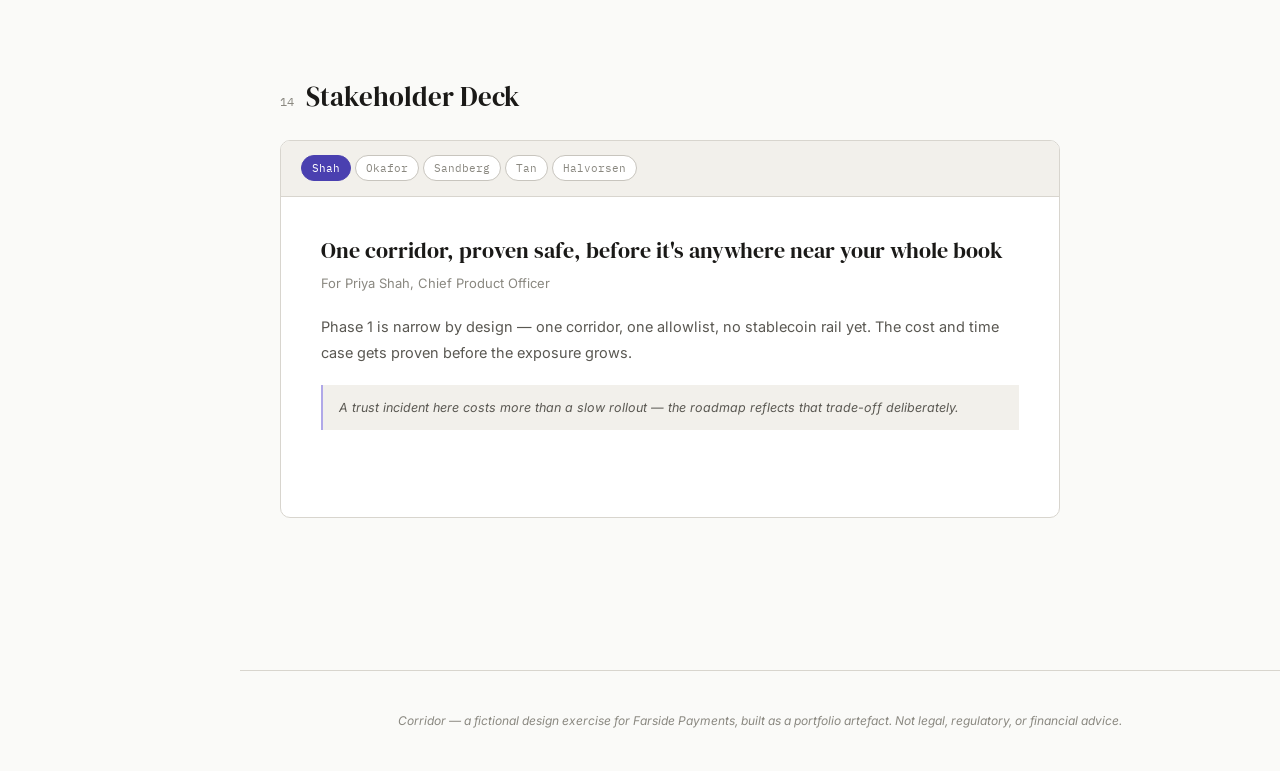
==== commit 11eeca7d: "Point the Launch live POC button at the deployed app" ====
--- a/index.html
+++ b/index.html
@@ -823,7 +823,7 @@
 <script>
 // Set LIVE_POC_URL to the deployed address to enable the Launch live POC button.
 (function () {
-  var LIVE_POC_URL = "";
+  var LIVE_POC_URL = 'https://corridor-app-863136466705.europe-west2.run.app';
   var btn = document.getElementById("launch-poc");
   if (!btn) return;
   if (LIVE_POC_URL) {
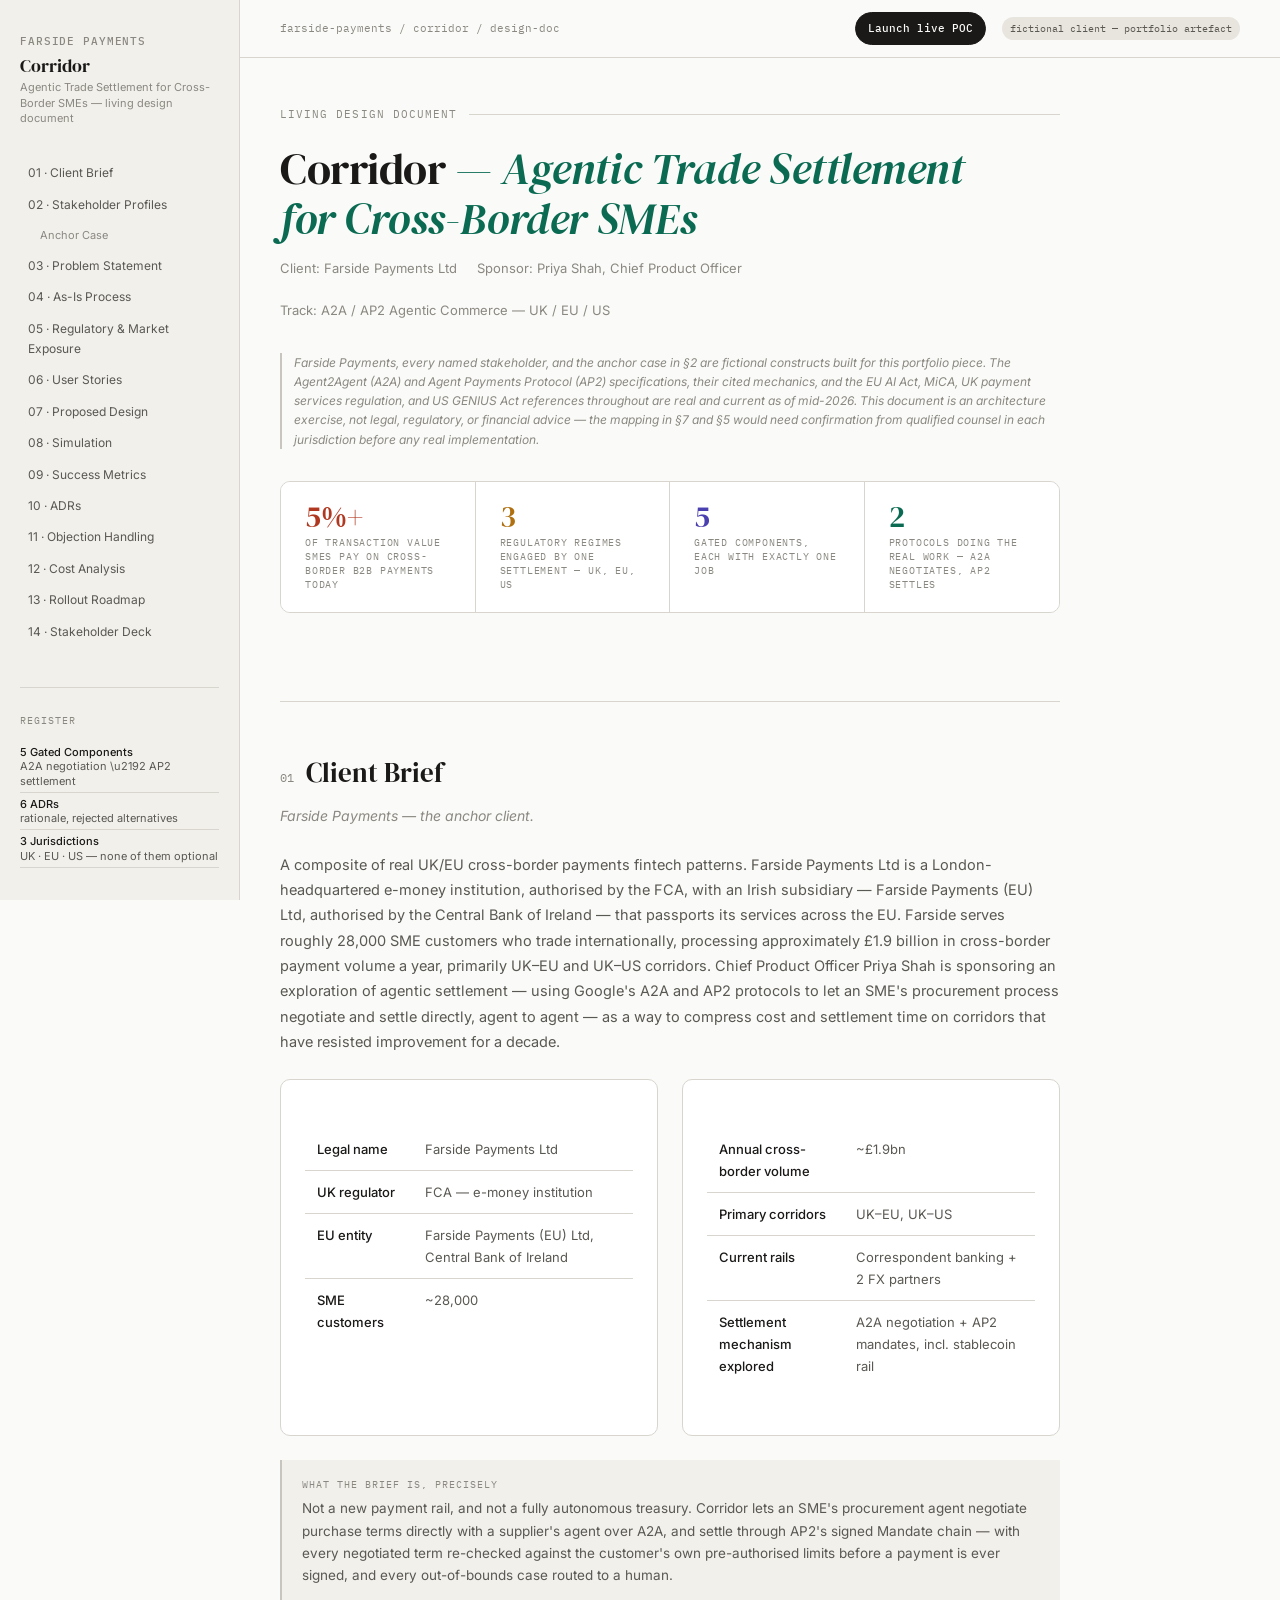
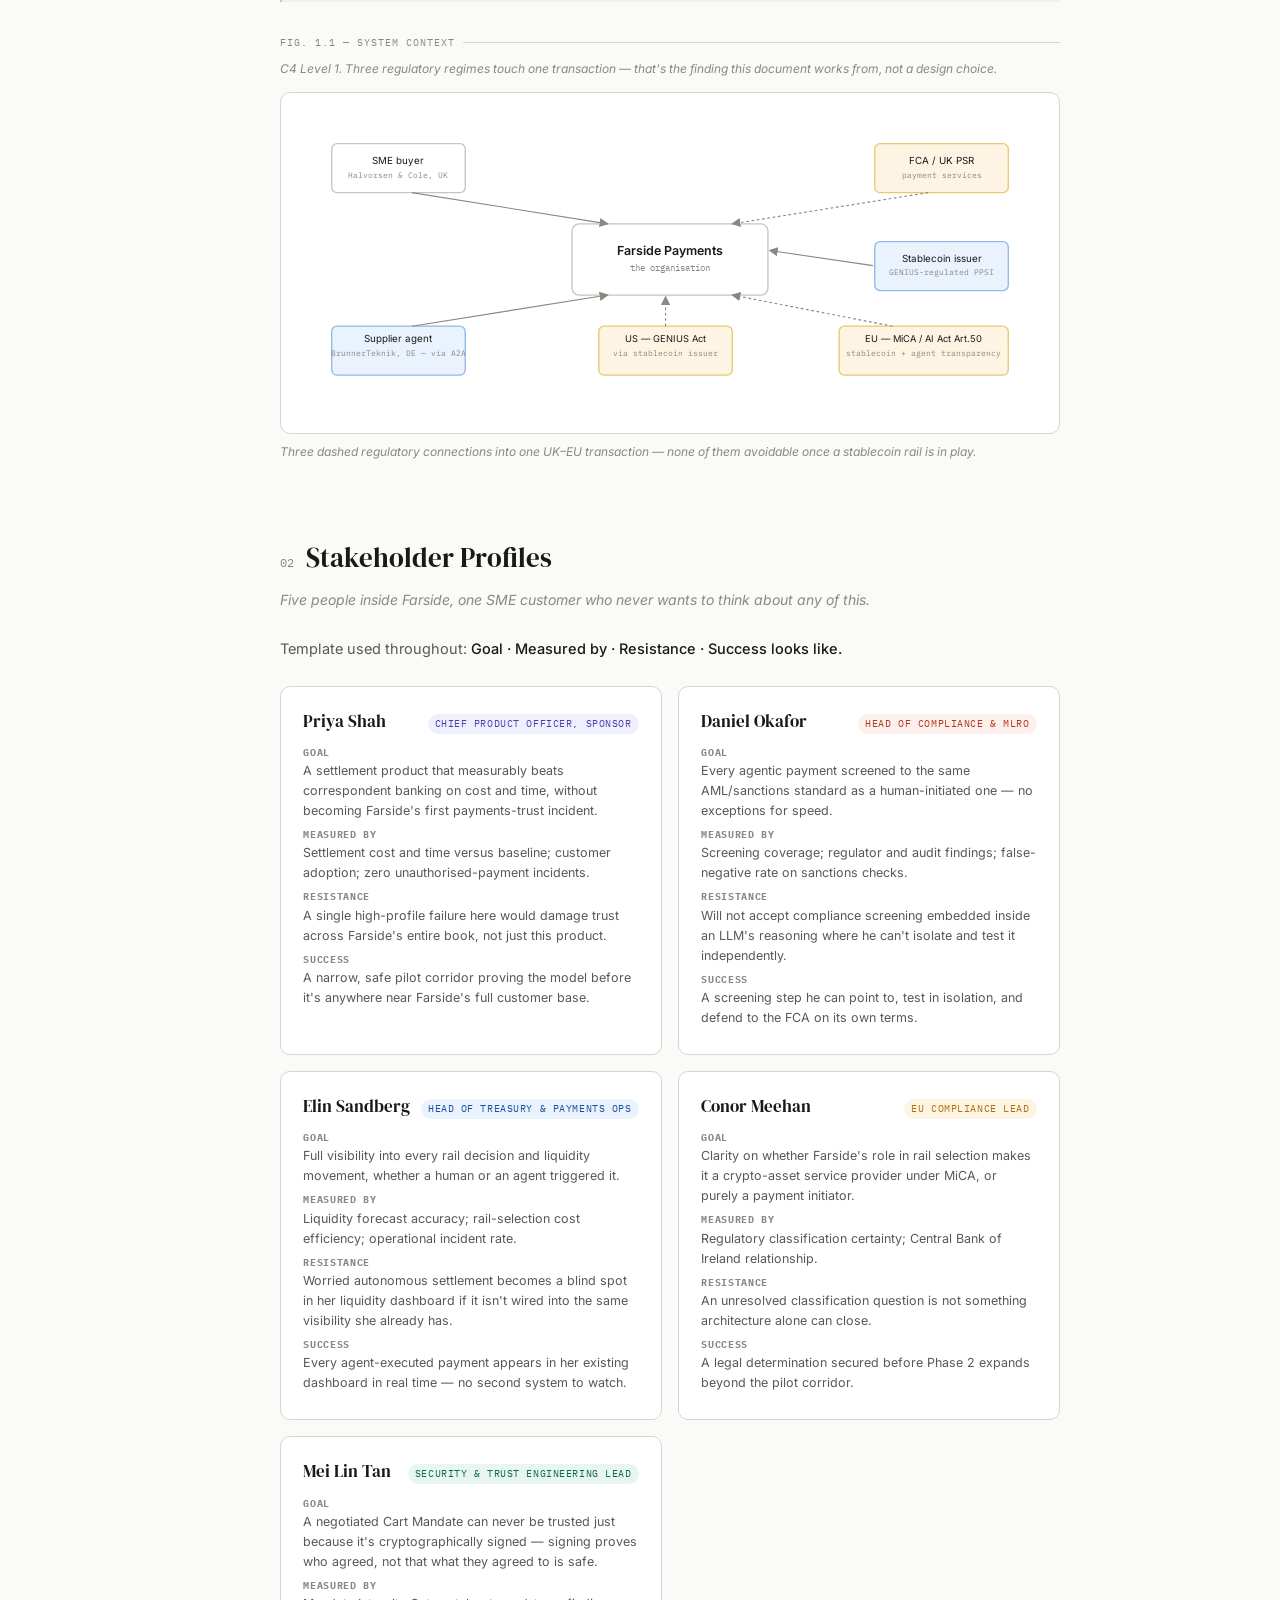
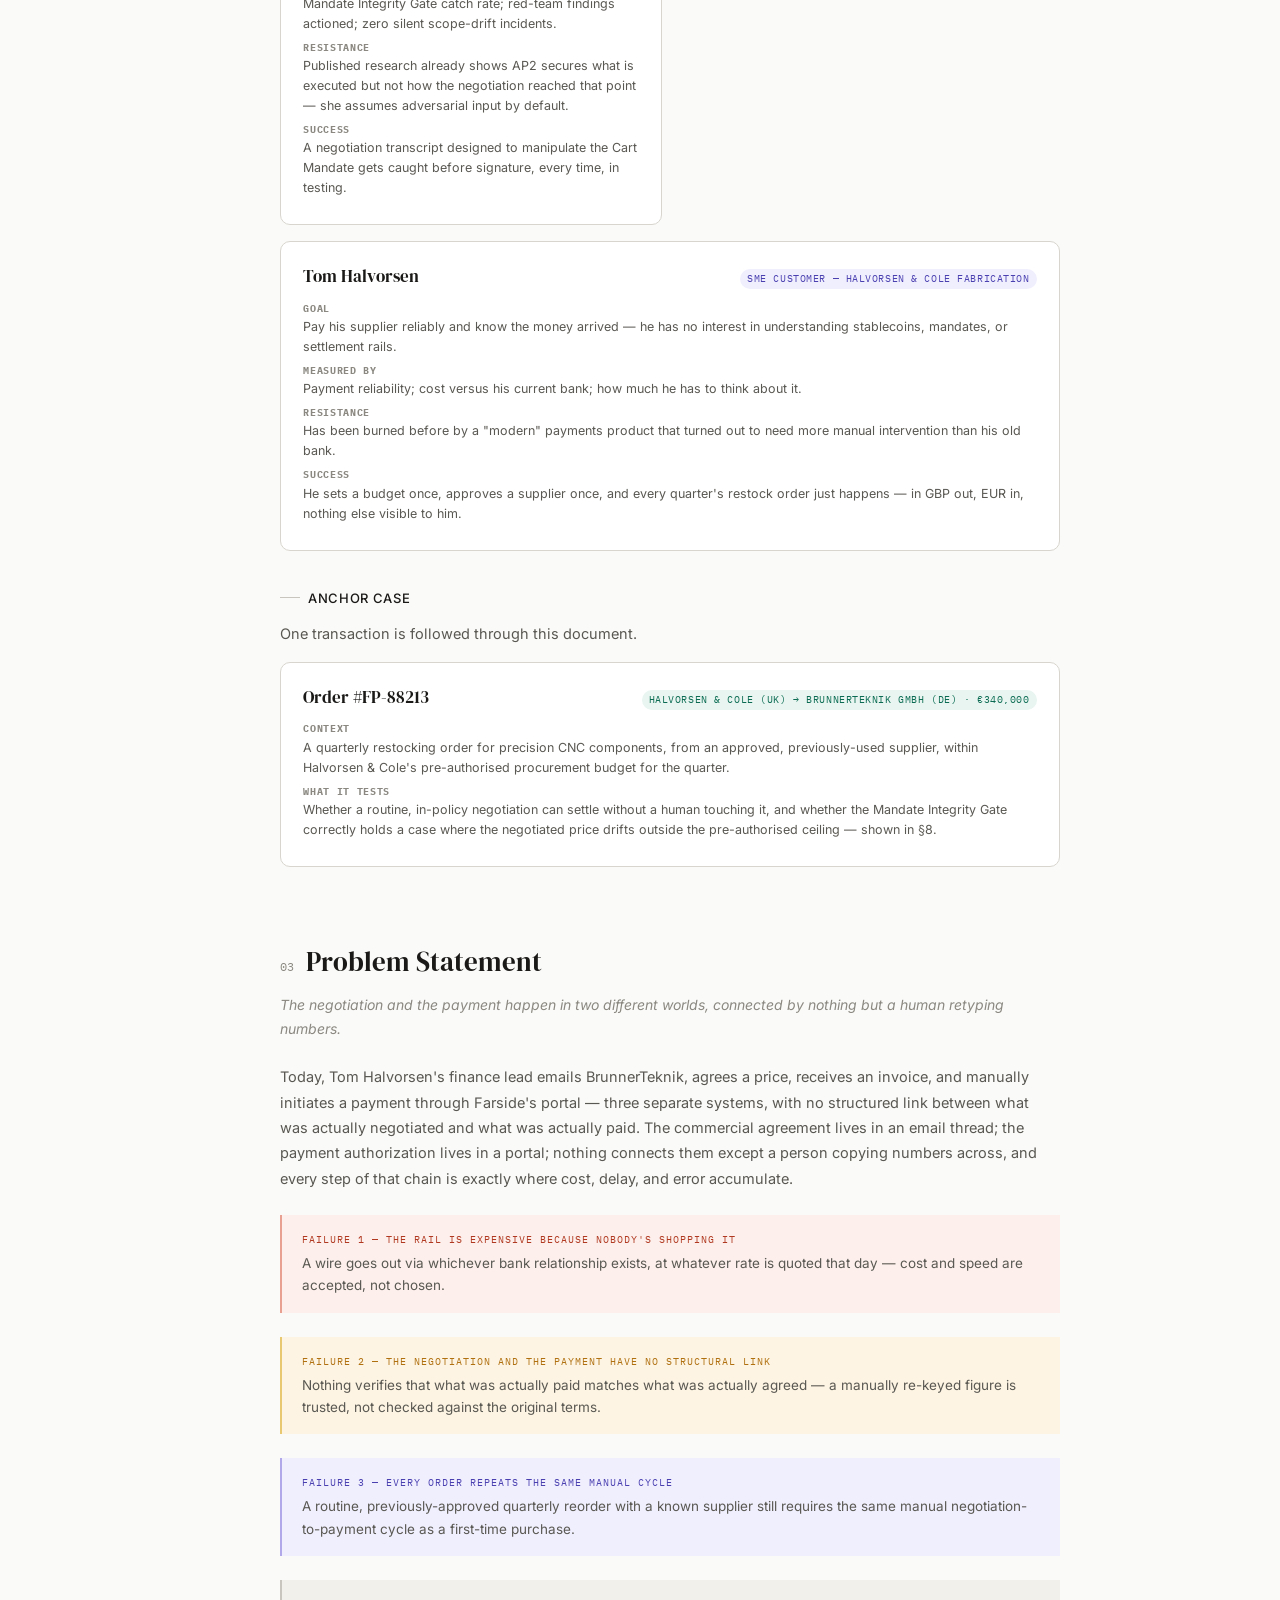
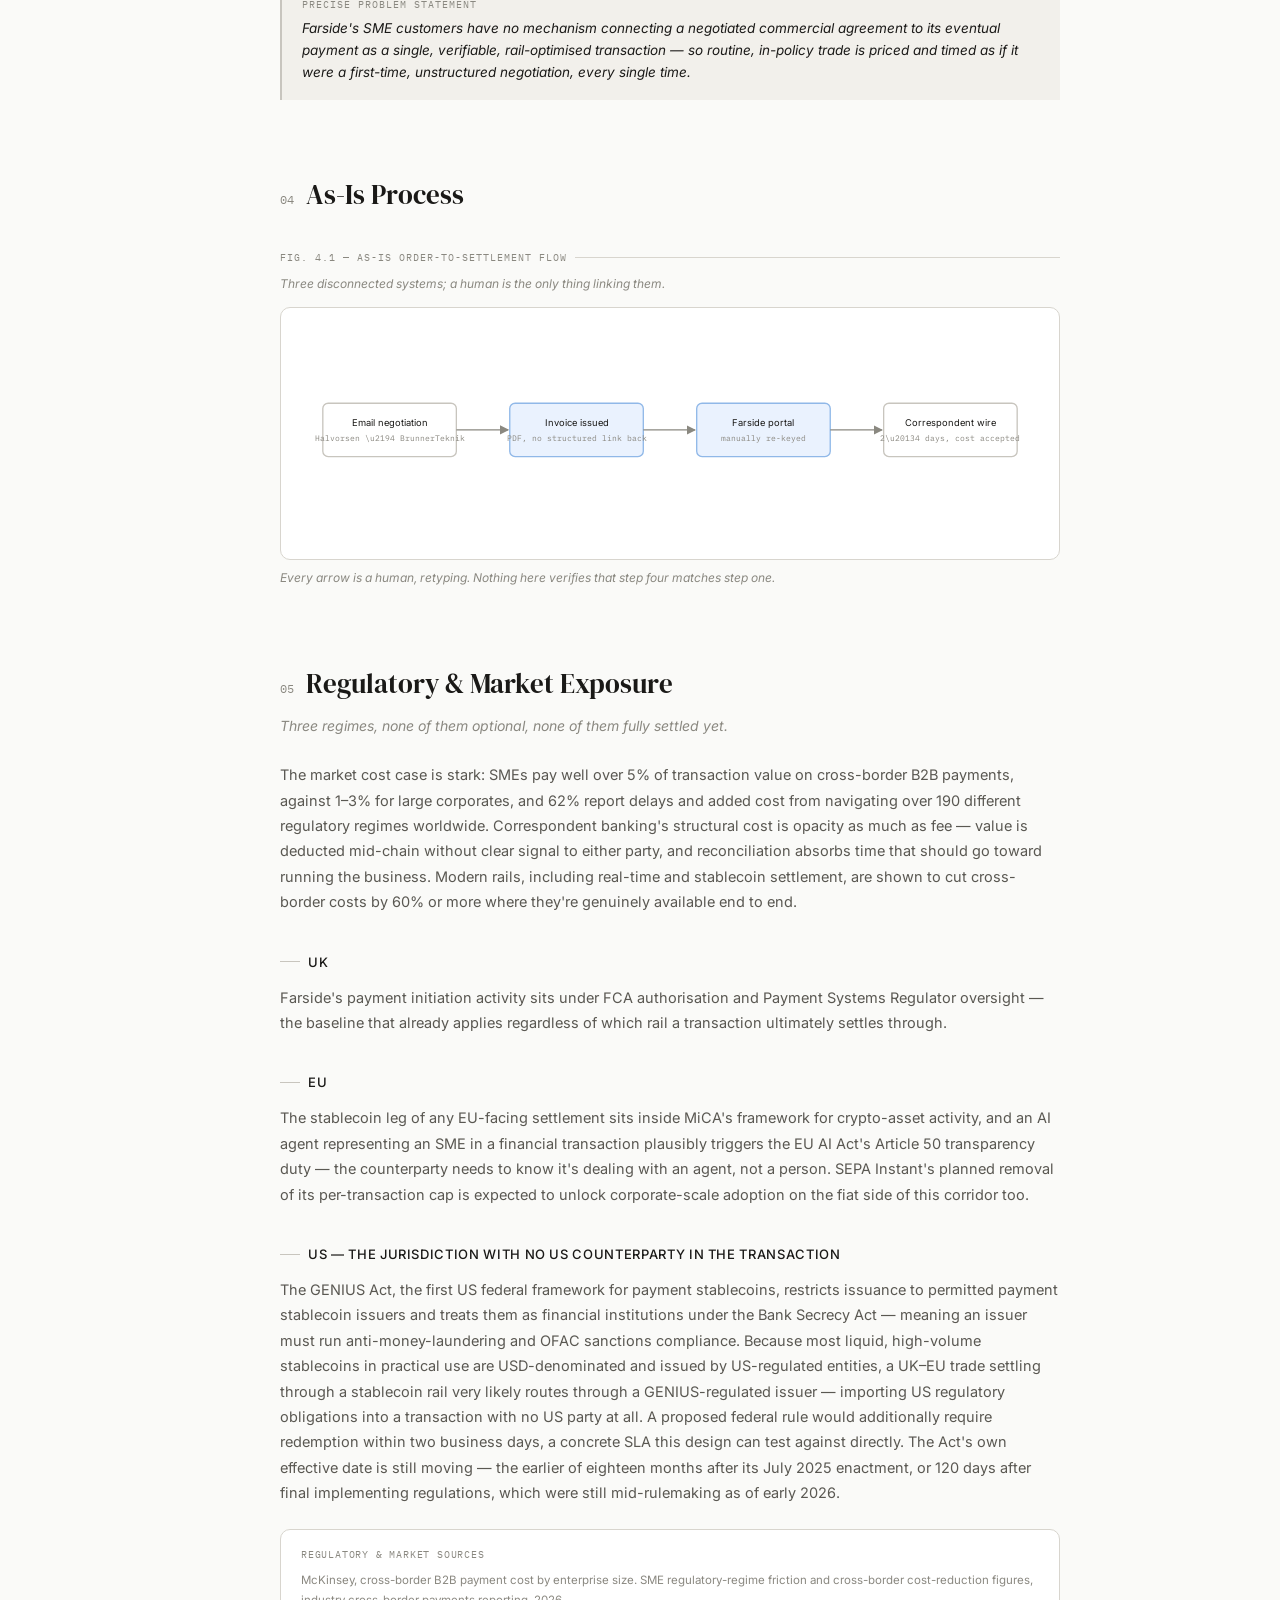
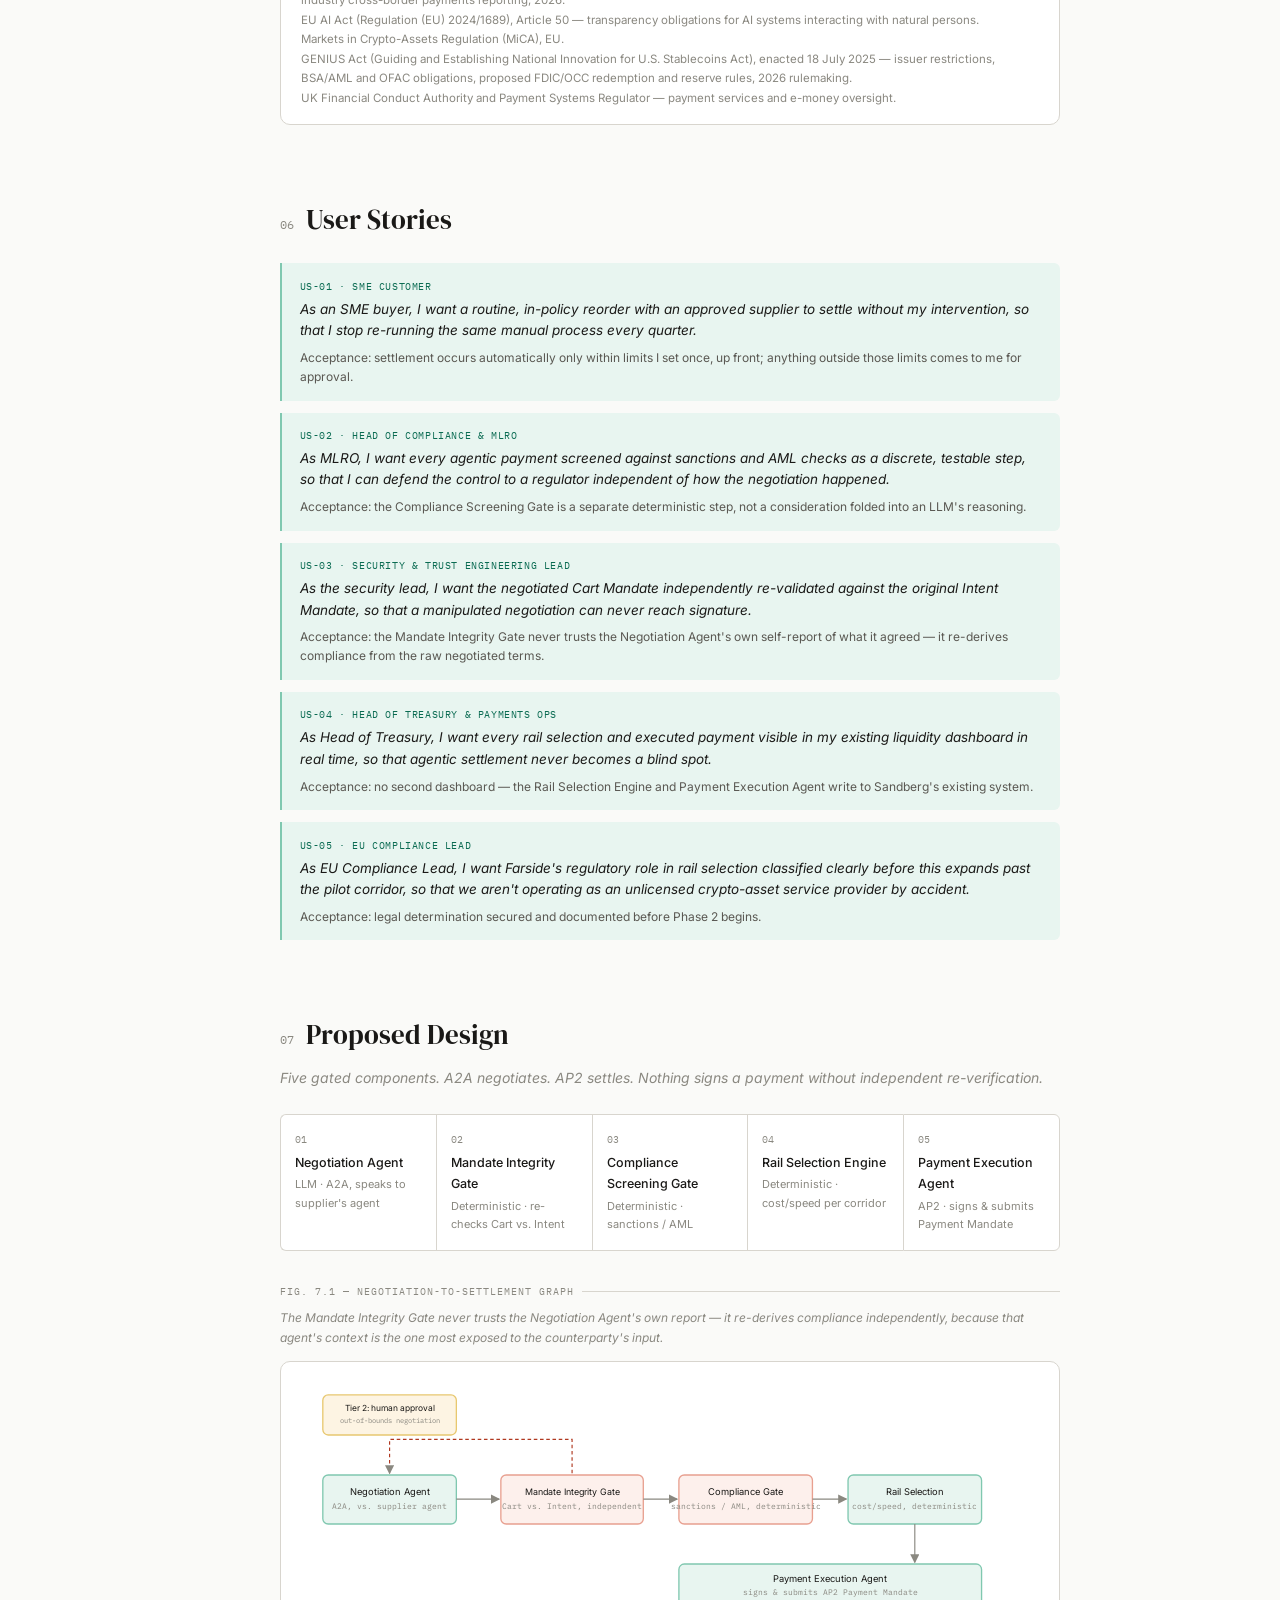
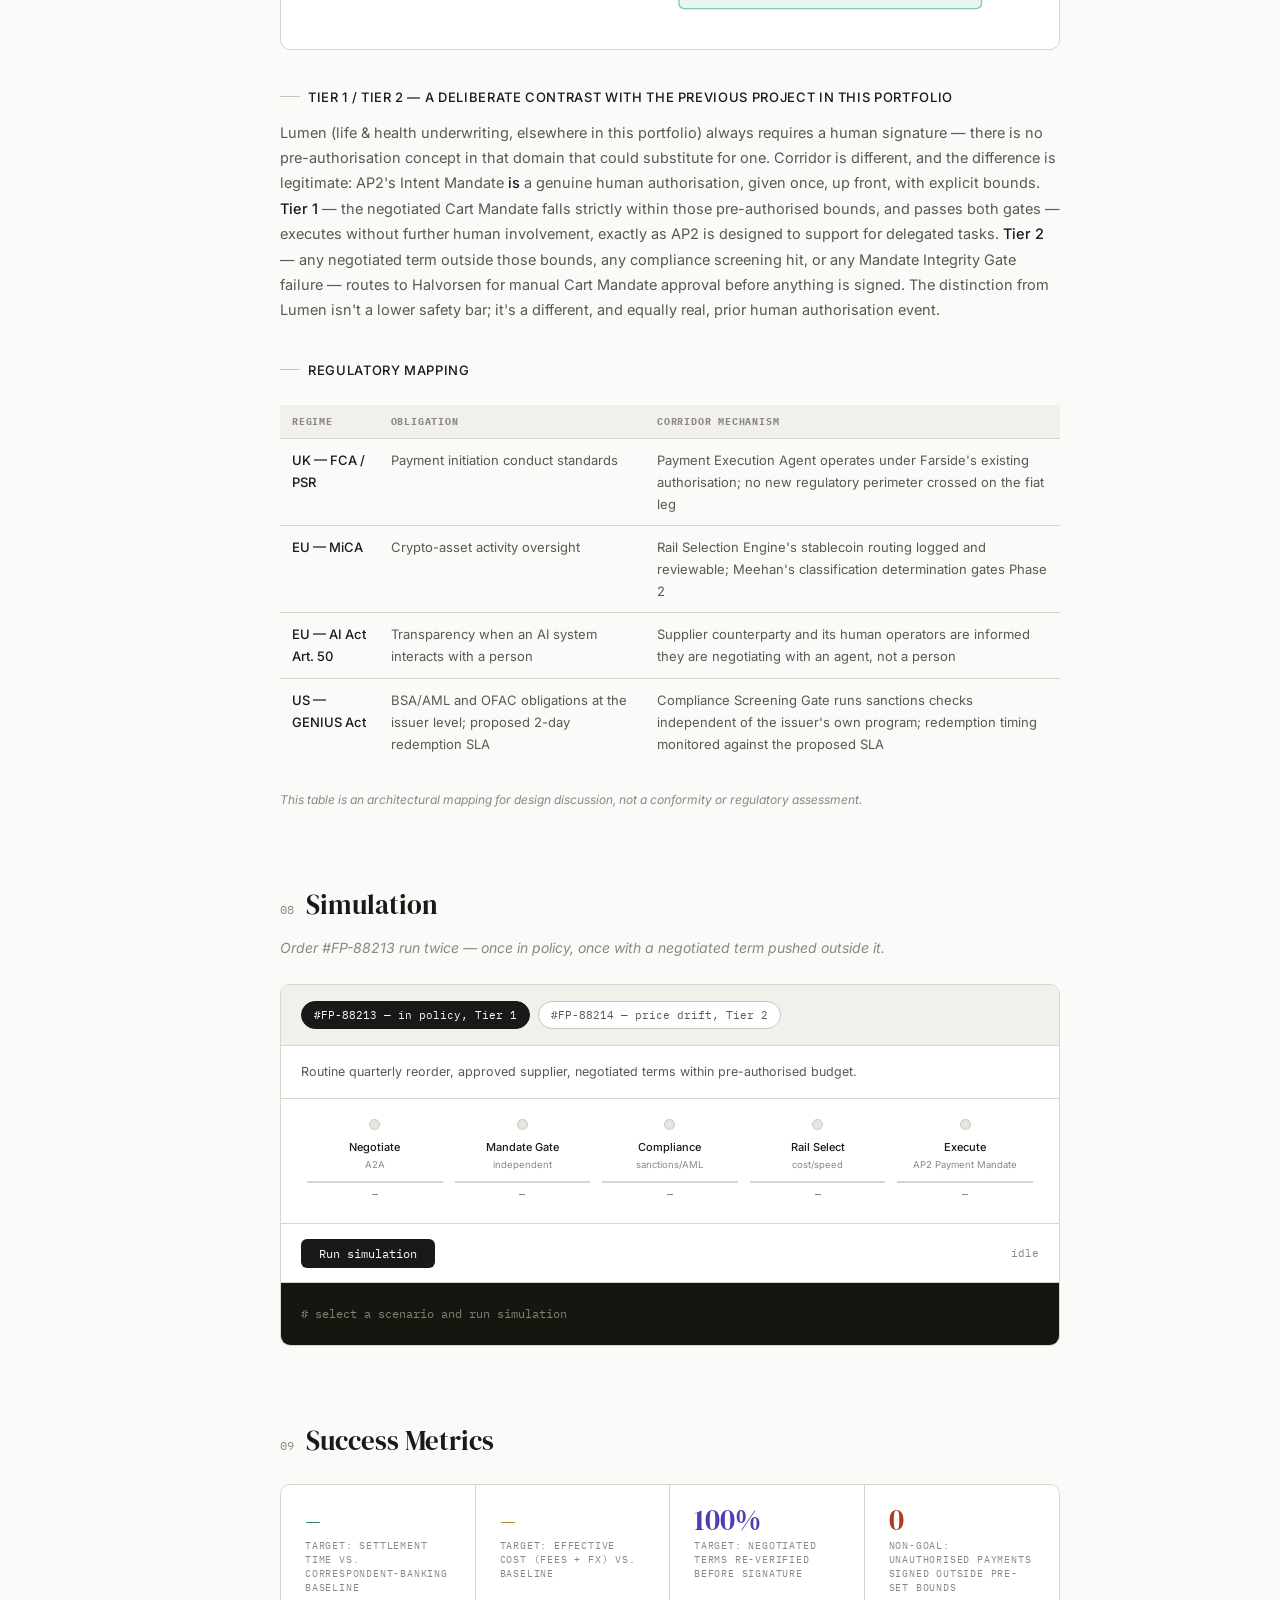
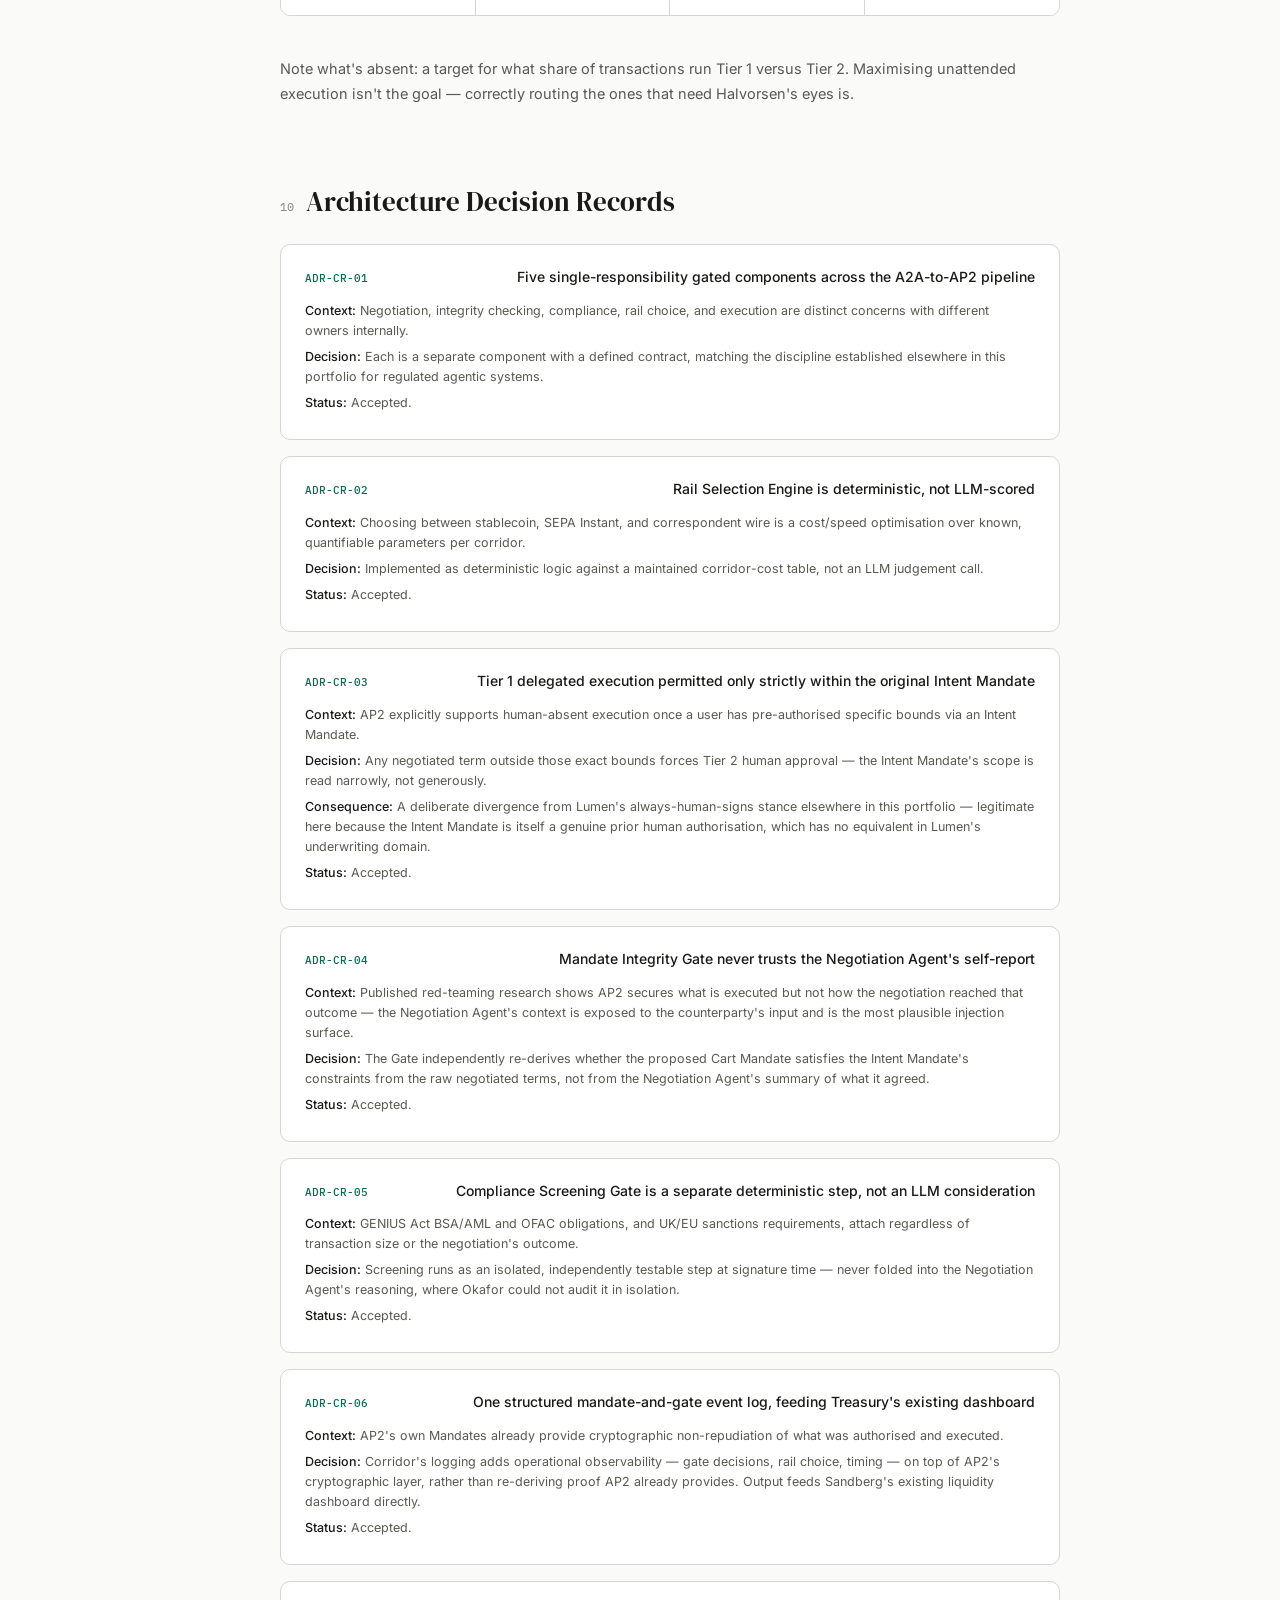
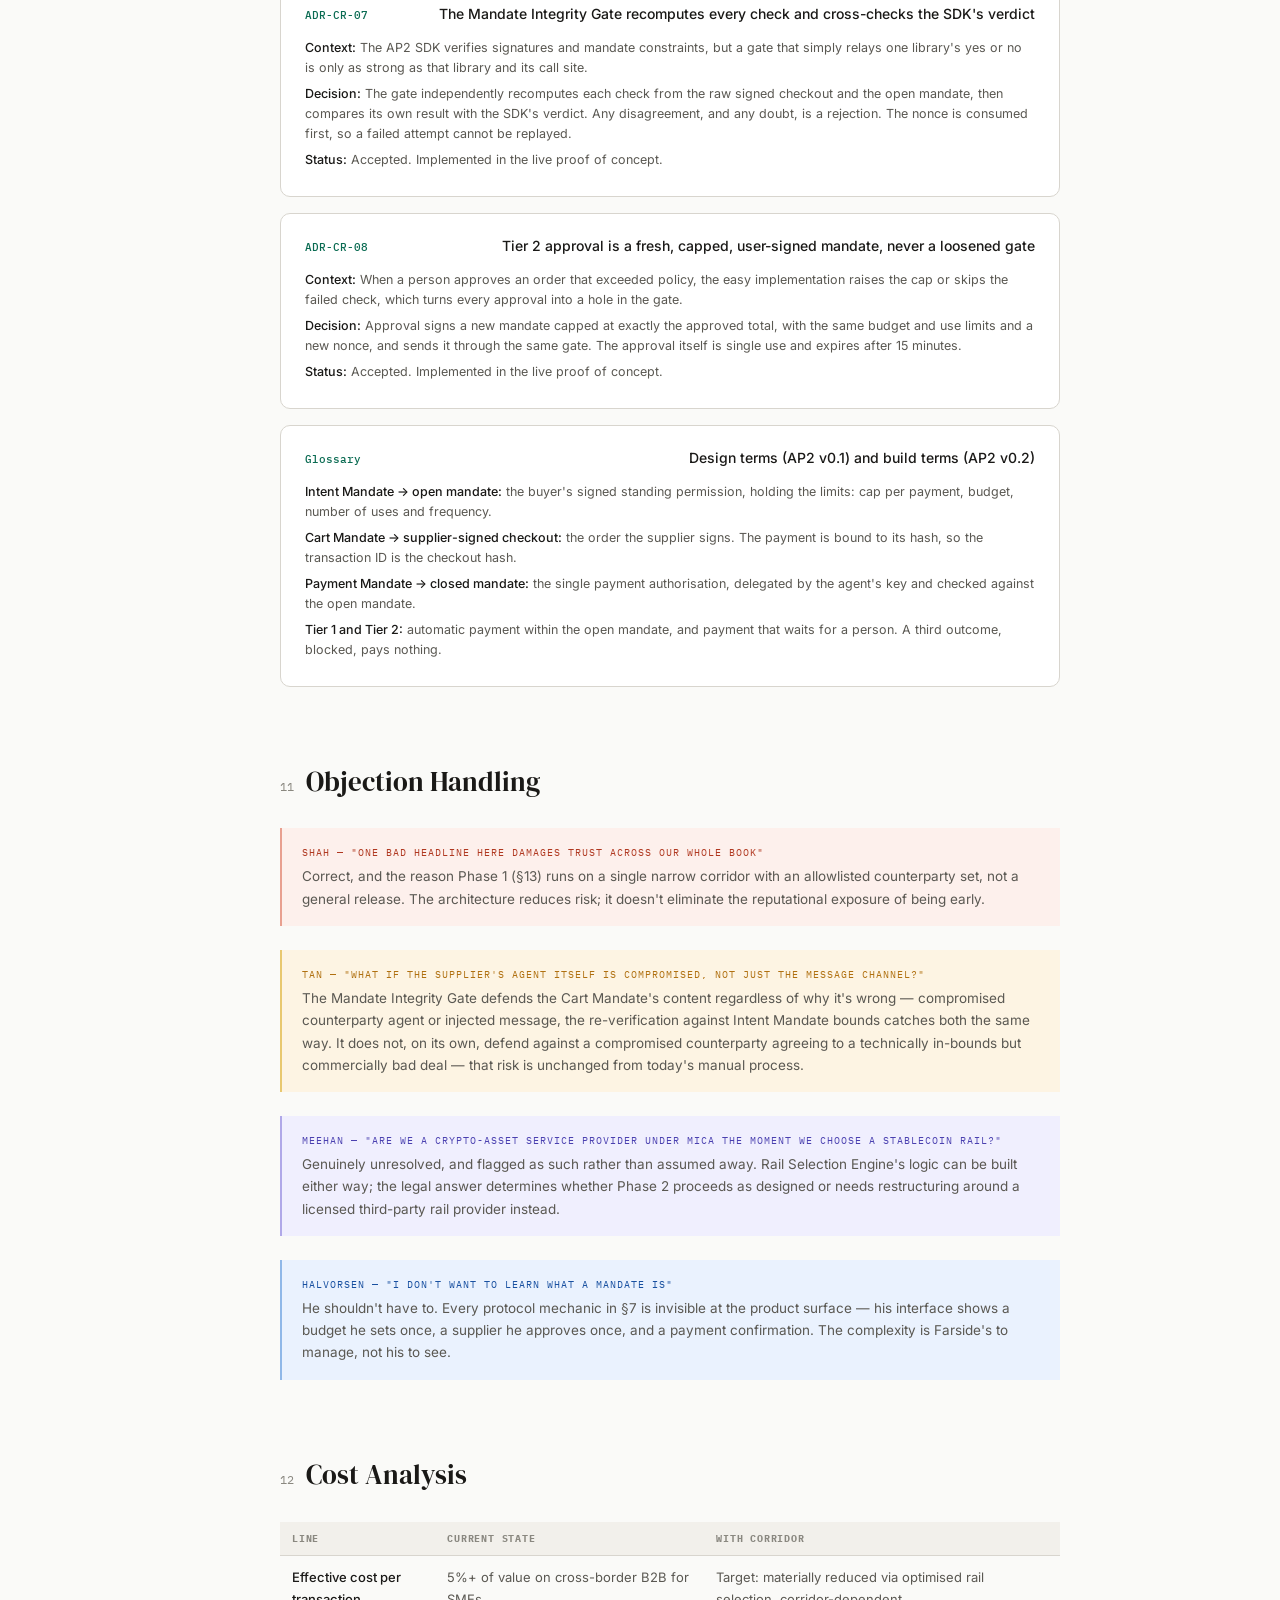
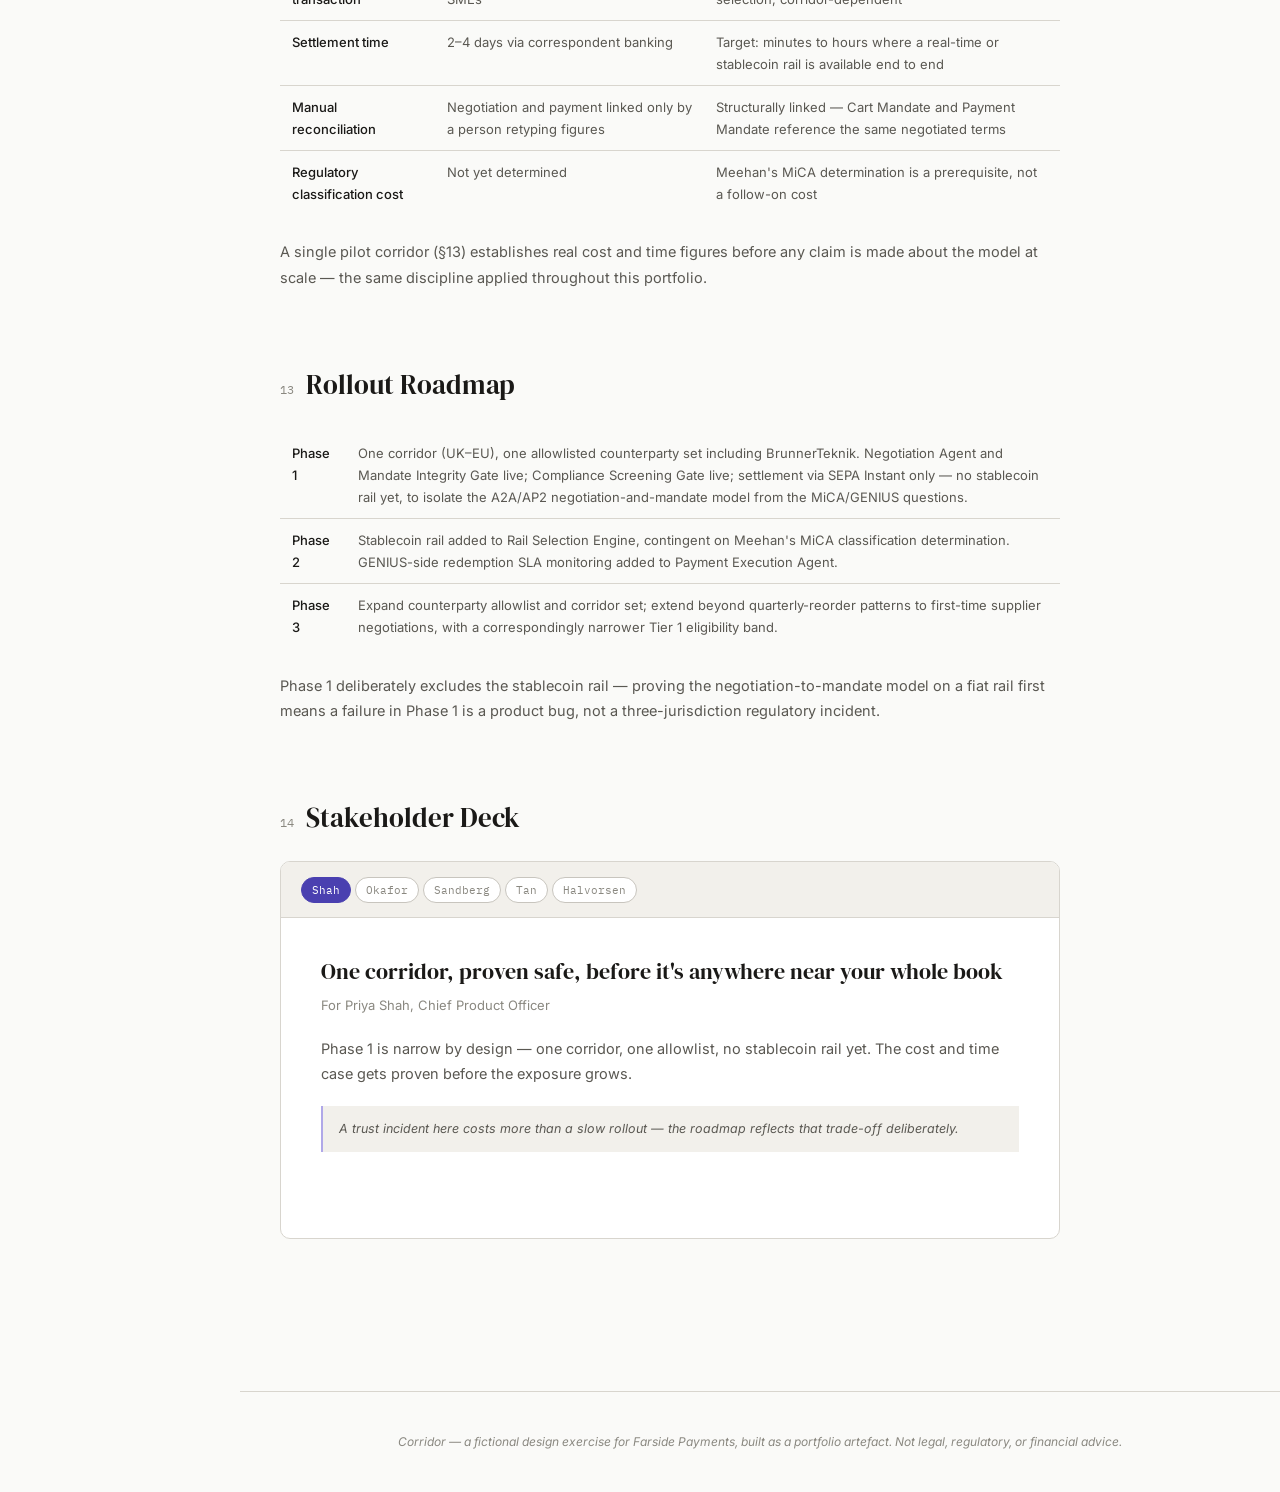
==== commit 4de84a38: "Update the README and design page for the build: v0.2 terms, CR-07, CR-08 and a glossary" ====
--- a/index.html
+++ b/index.html
@@ -649,6 +649,28 @@
       <div class="adr-row"><strong>Context:</strong> AP2's own Mandates already provide cryptographic non-repudiation of what was authorised and executed.</div>
       <div class="adr-row"><strong>Decision:</strong> Corridor's logging adds operational observability — gate decisions, rail choice, timing — on top of AP2's cryptographic layer, rather than re-deriving proof AP2 already provides. Output feeds Sandberg's existing liquidity dashboard directly.</div>
       <div class="adr-row"><strong>Status:</strong> Accepted.</div>
+    </div>
+
+    <div class="adr-card">
+      <div class="adr-head"><span class="adr-id">ADR-CR-07</span><span class="adr-title">The Mandate Integrity Gate recomputes every check and cross-checks the SDK's verdict</span></div>
+      <div class="adr-row"><strong>Context:</strong> The AP2 SDK verifies signatures and mandate constraints, but a gate that simply relays one library's yes or no is only as strong as that library and its call site.</div>
+      <div class="adr-row"><strong>Decision:</strong> The gate independently recomputes each check from the raw signed checkout and the open mandate, then compares its own result with the SDK's verdict. Any disagreement, and any doubt, is a rejection. The nonce is consumed first, so a failed attempt cannot be replayed.</div>
+      <div class="adr-row"><strong>Status:</strong> Accepted. Implemented in the live proof of concept.</div>
+    </div>
+
+    <div class="adr-card">
+      <div class="adr-head"><span class="adr-id">ADR-CR-08</span><span class="adr-title">Tier 2 approval is a fresh, capped, user-signed mandate, never a loosened gate</span></div>
+      <div class="adr-row"><strong>Context:</strong> When a person approves an order that exceeded policy, the easy implementation raises the cap or skips the failed check, which turns every approval into a hole in the gate.</div>
+      <div class="adr-row"><strong>Decision:</strong> Approval signs a new mandate capped at exactly the approved total, with the same budget and use limits and a new nonce, and sends it through the same gate. The approval itself is single use and expires after 15 minutes.</div>
+      <div class="adr-row"><strong>Status:</strong> Accepted. Implemented in the live proof of concept.</div>
+    </div>
+
+    <div class="adr-card">
+      <div class="adr-head"><span class="adr-id">Glossary</span><span class="adr-title">Design terms (AP2 v0.1) and build terms (AP2 v0.2)</span></div>
+      <div class="adr-row"><strong>Intent Mandate → open mandate:</strong> the buyer's signed standing permission, holding the limits: cap per payment, budget, number of uses and frequency.</div>
+      <div class="adr-row"><strong>Cart Mandate → supplier-signed checkout:</strong> the order the supplier signs. The payment is bound to its hash, so the transaction ID is the checkout hash.</div>
+      <div class="adr-row"><strong>Payment Mandate → closed mandate:</strong> the single payment authorisation, delegated by the agent's key and checked against the open mandate.</div>
+      <div class="adr-row"><strong>Tier 1 and Tier 2:</strong> automatic payment within the open mandate, and payment that waits for a person. A third outcome, blocked, pays nothing.</div>
     </div>
   </section>
 
